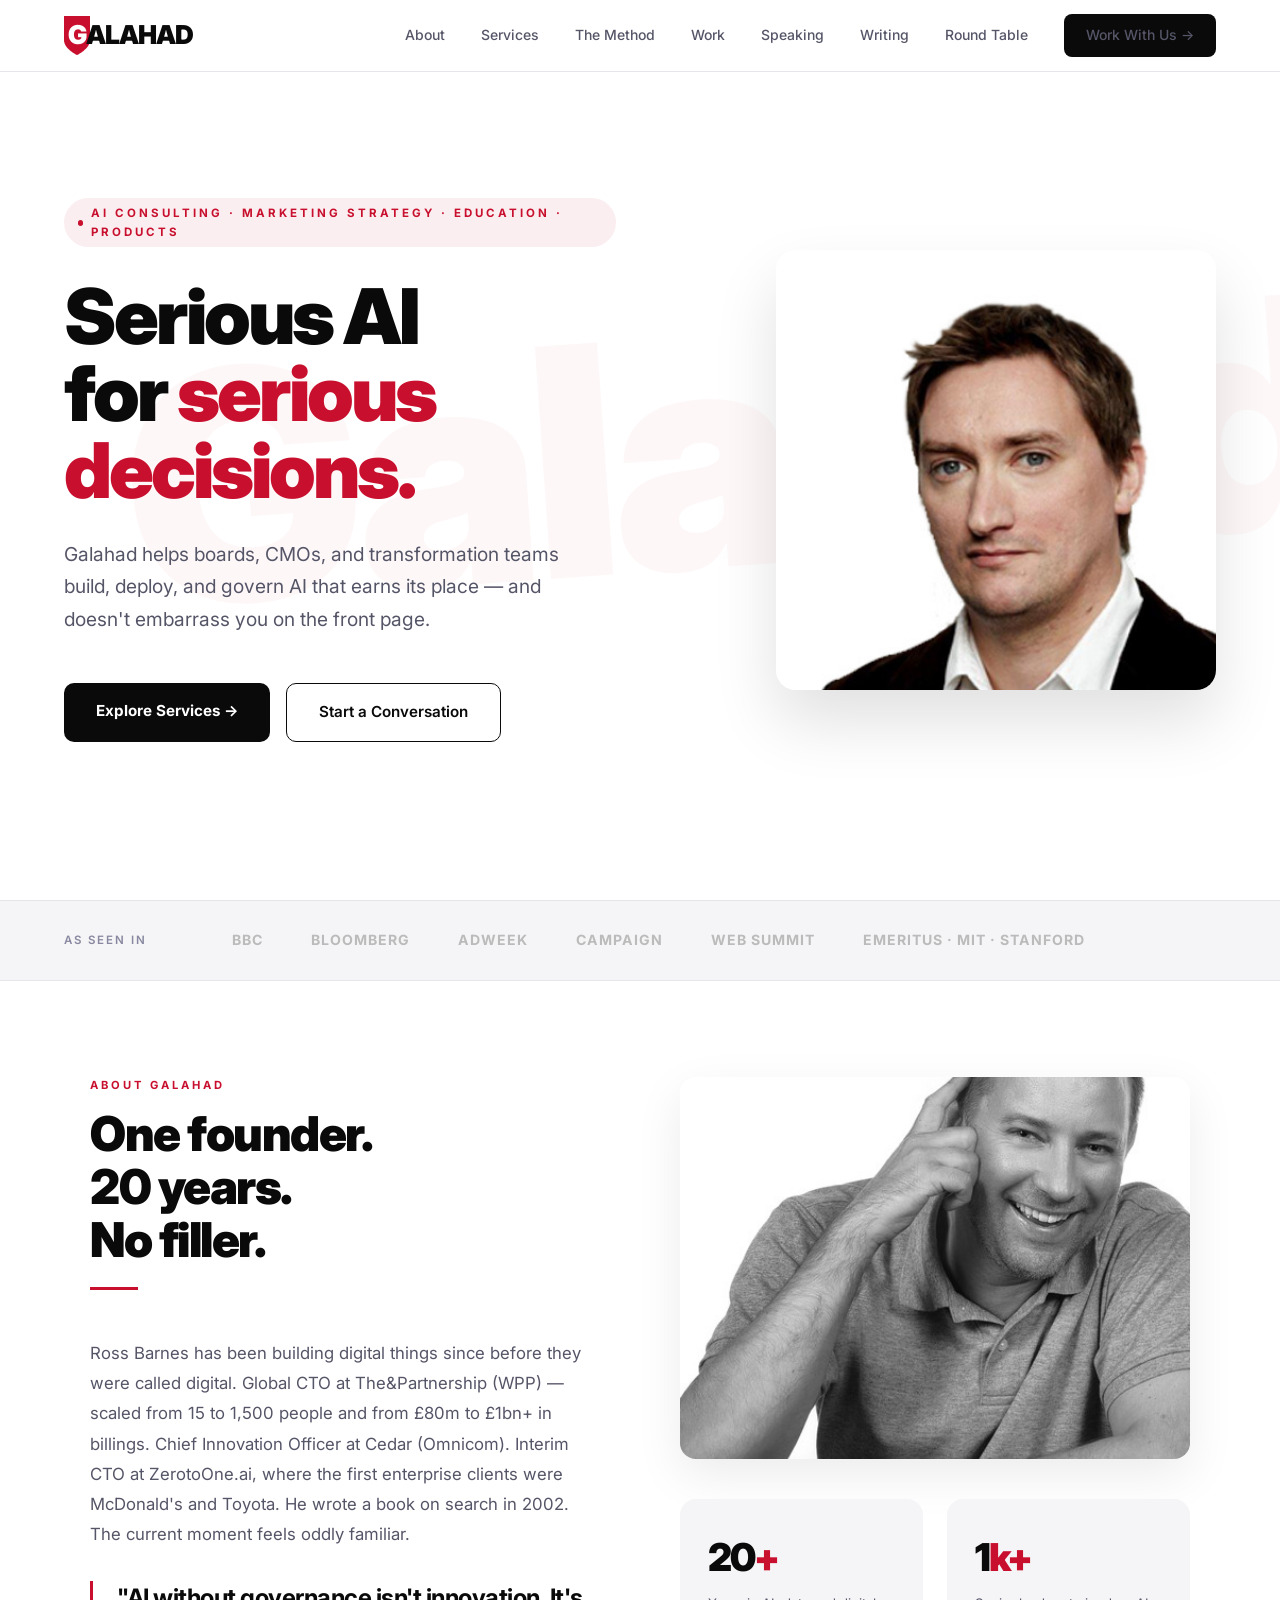
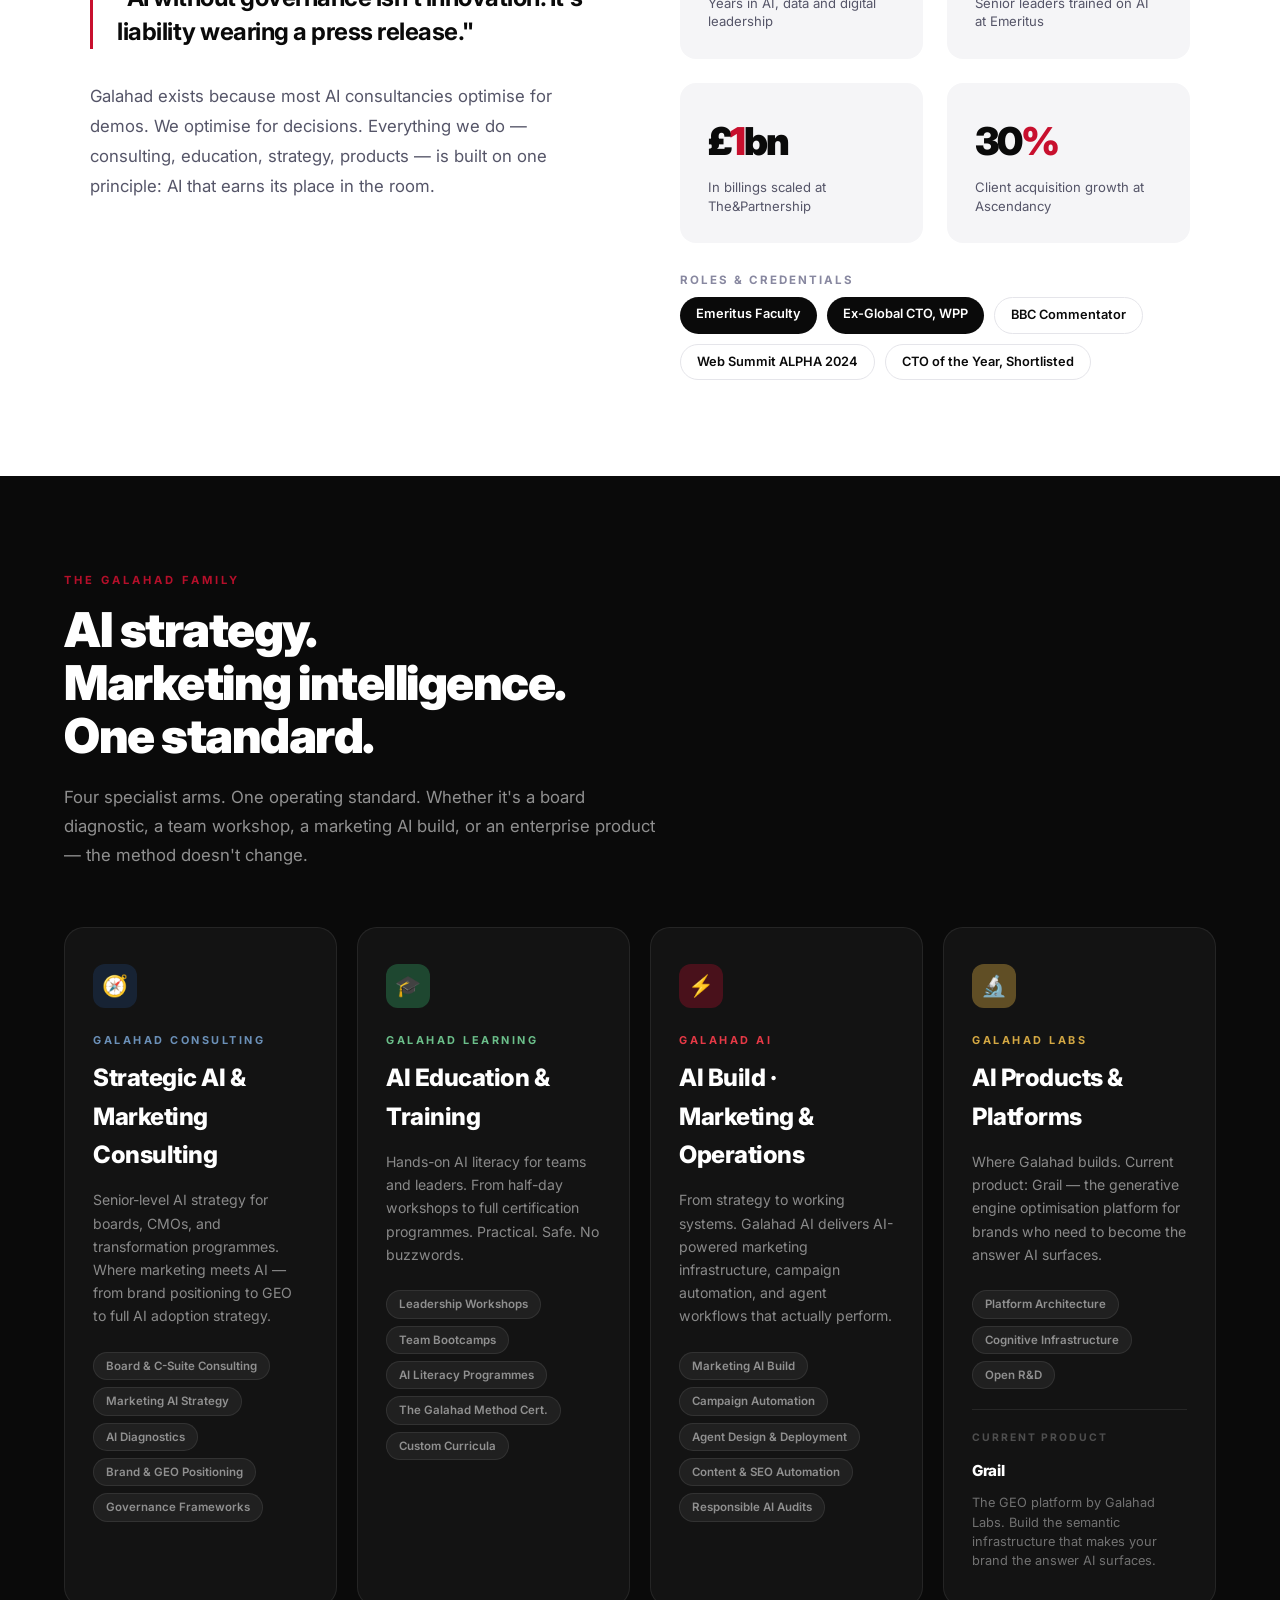
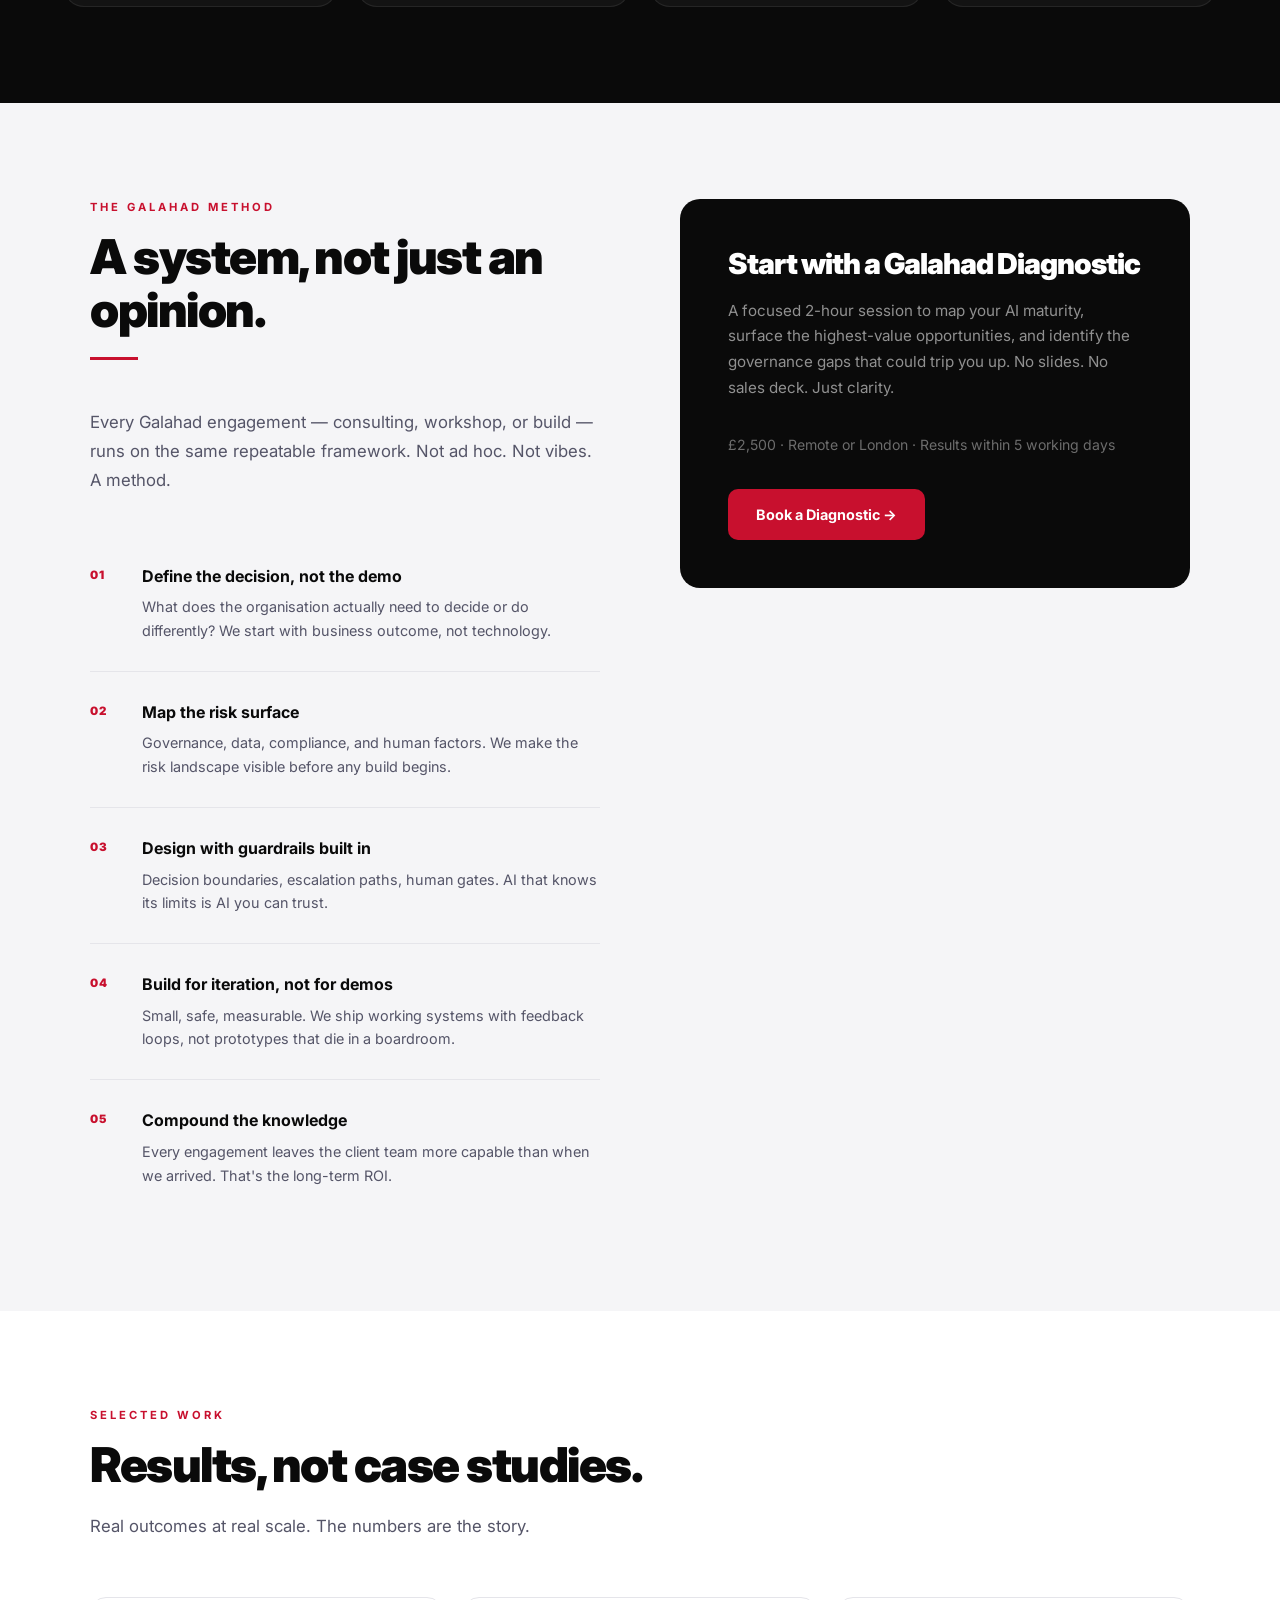
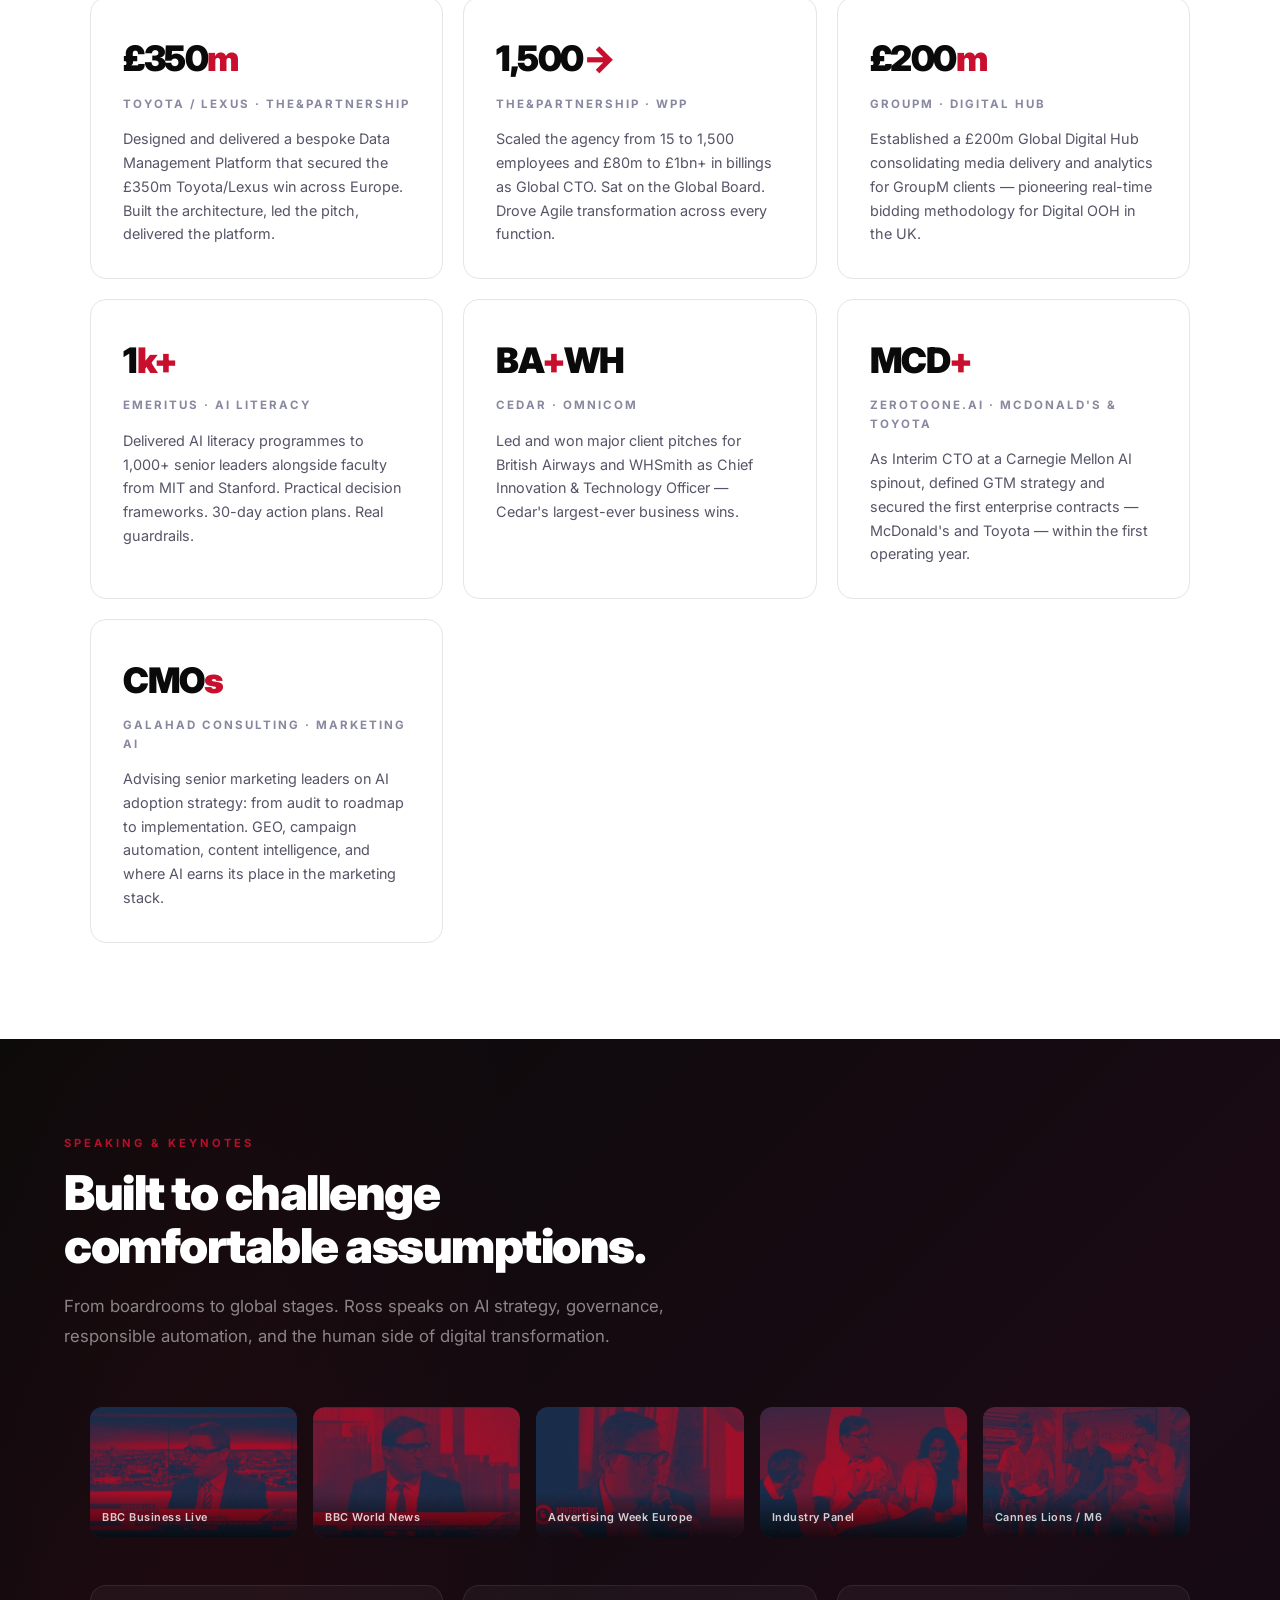
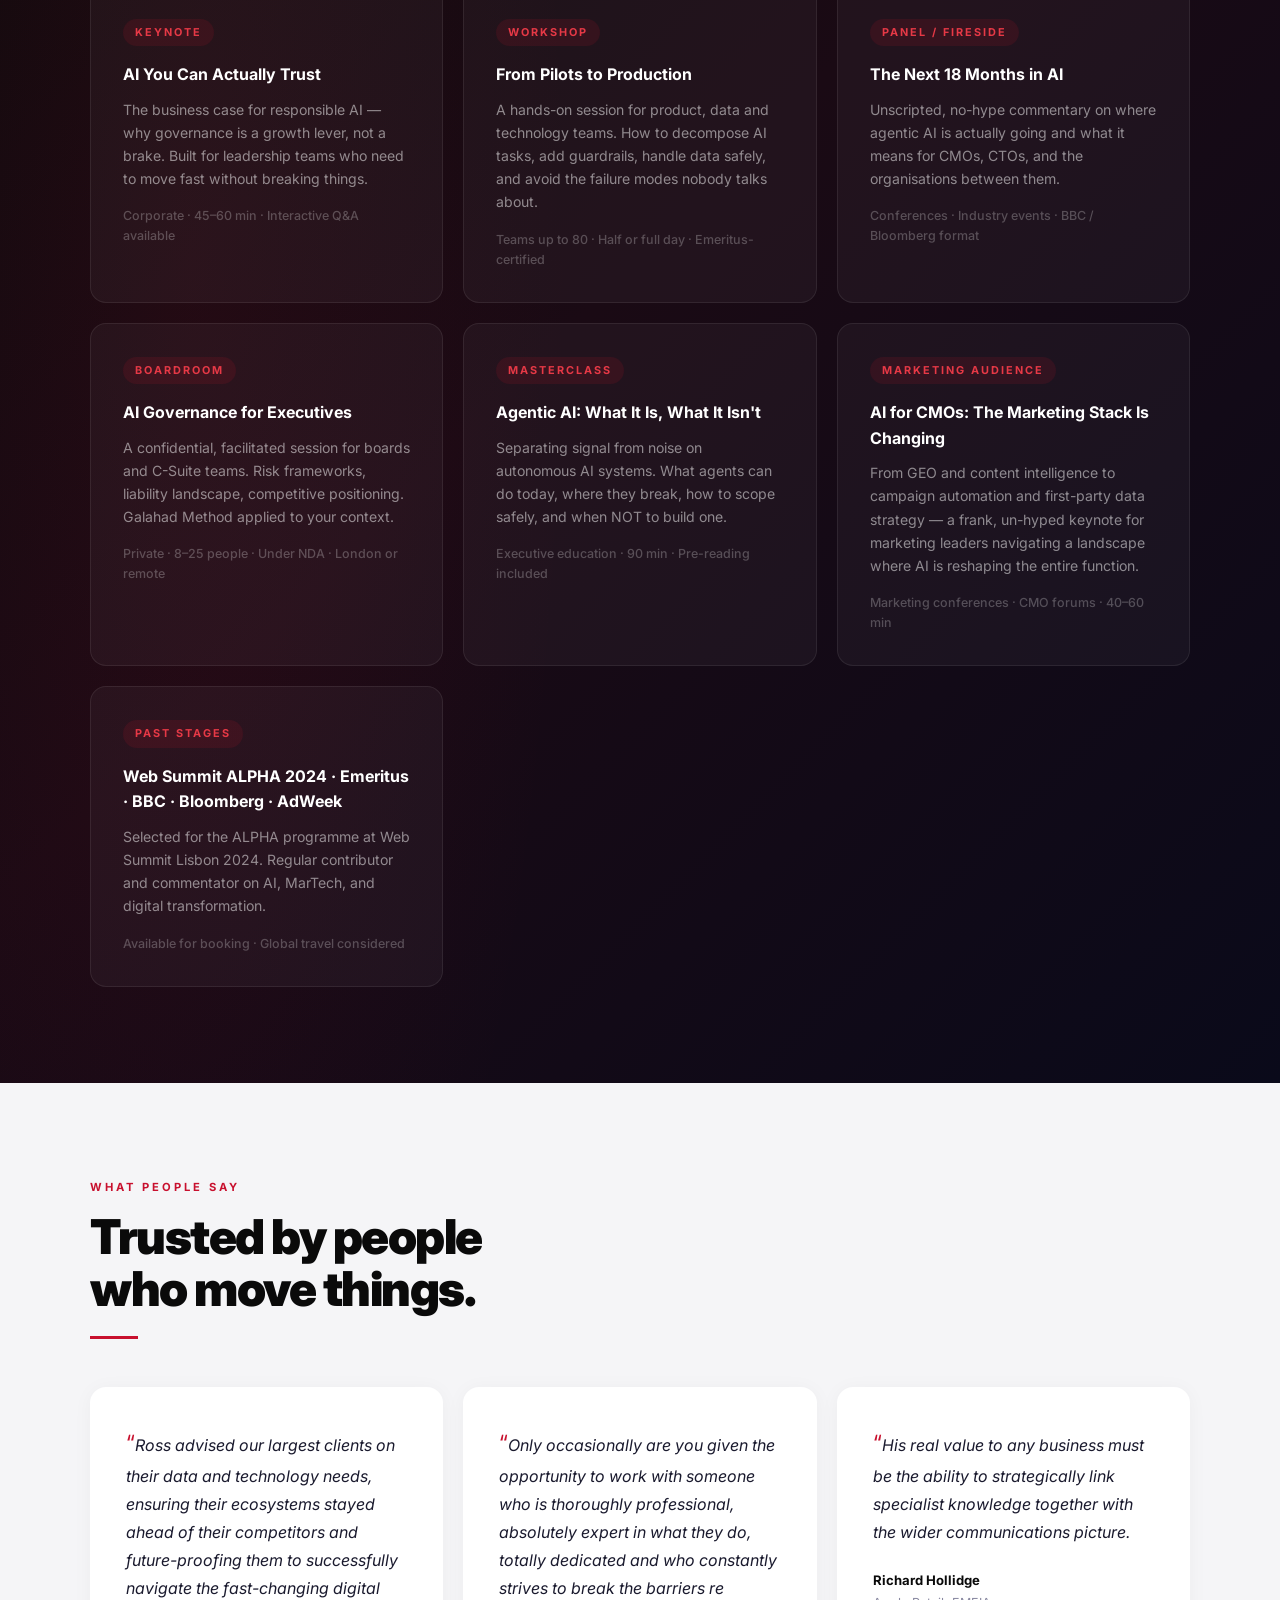
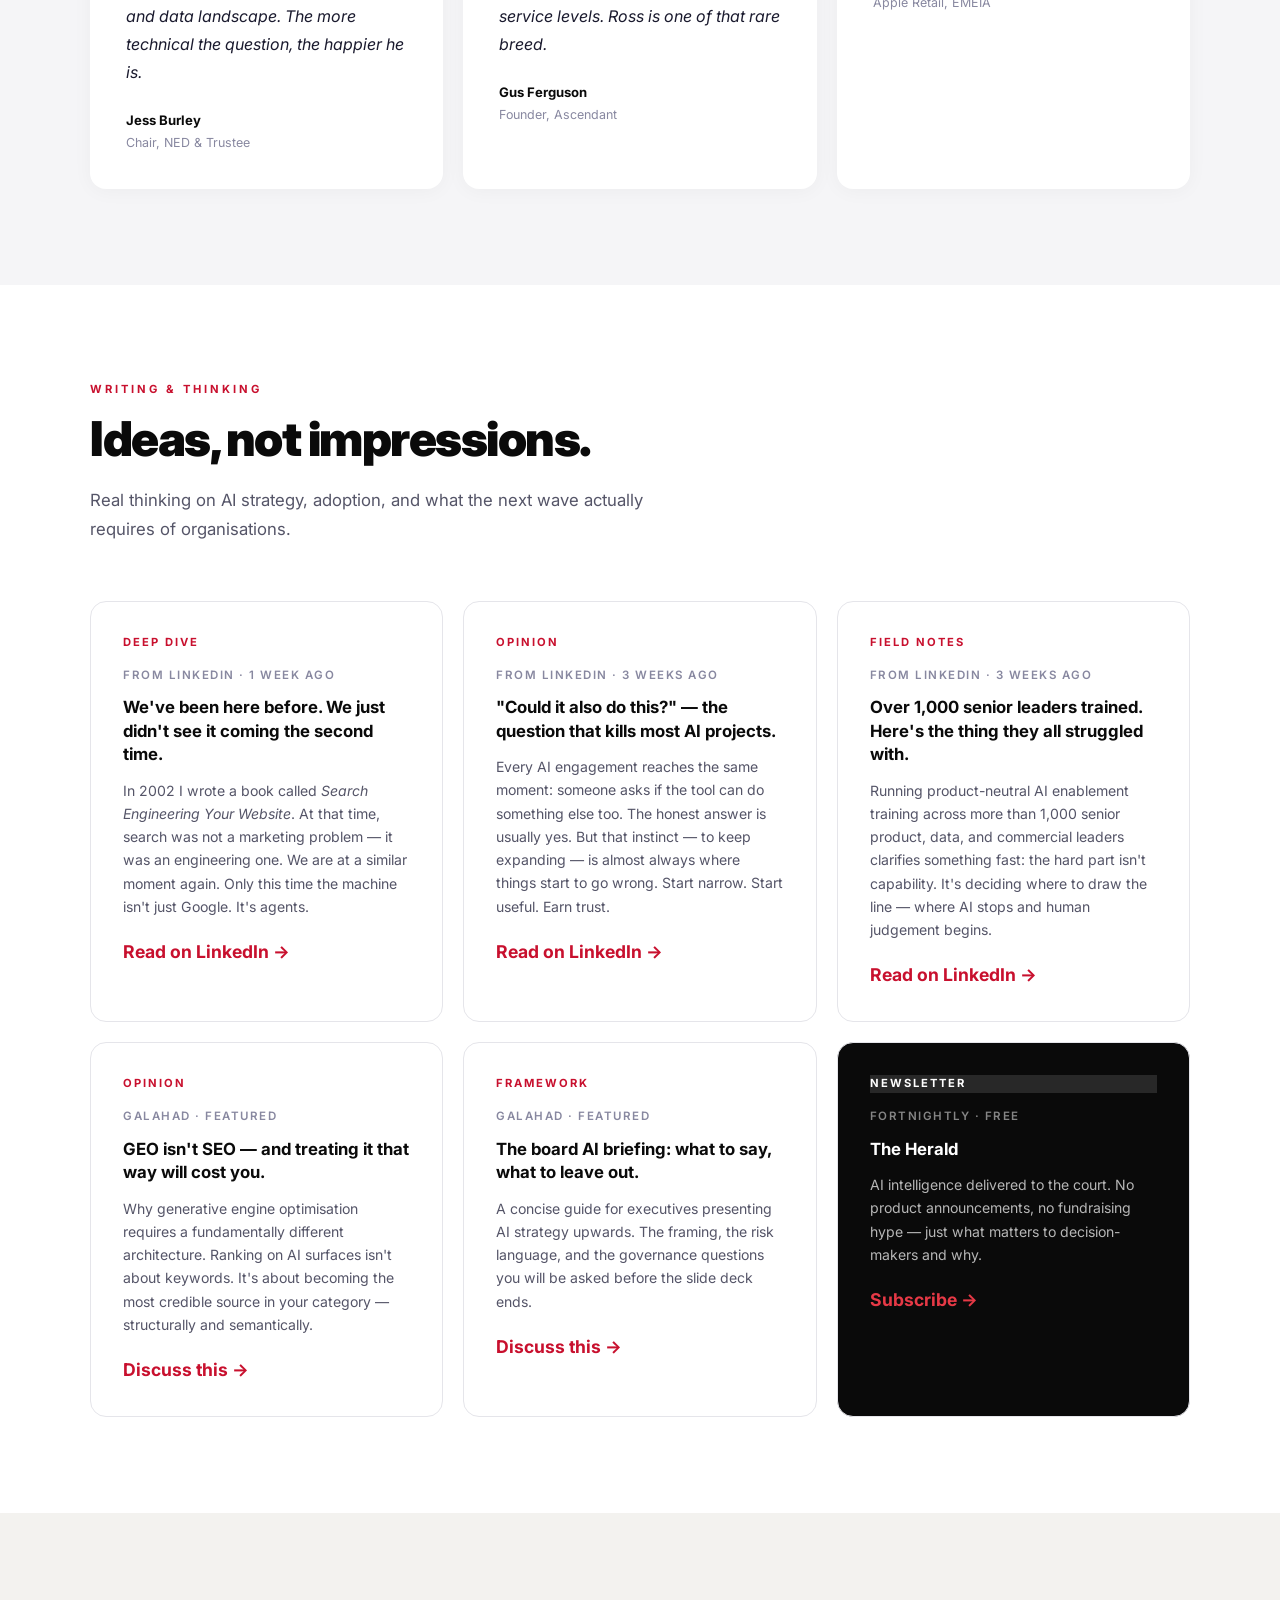
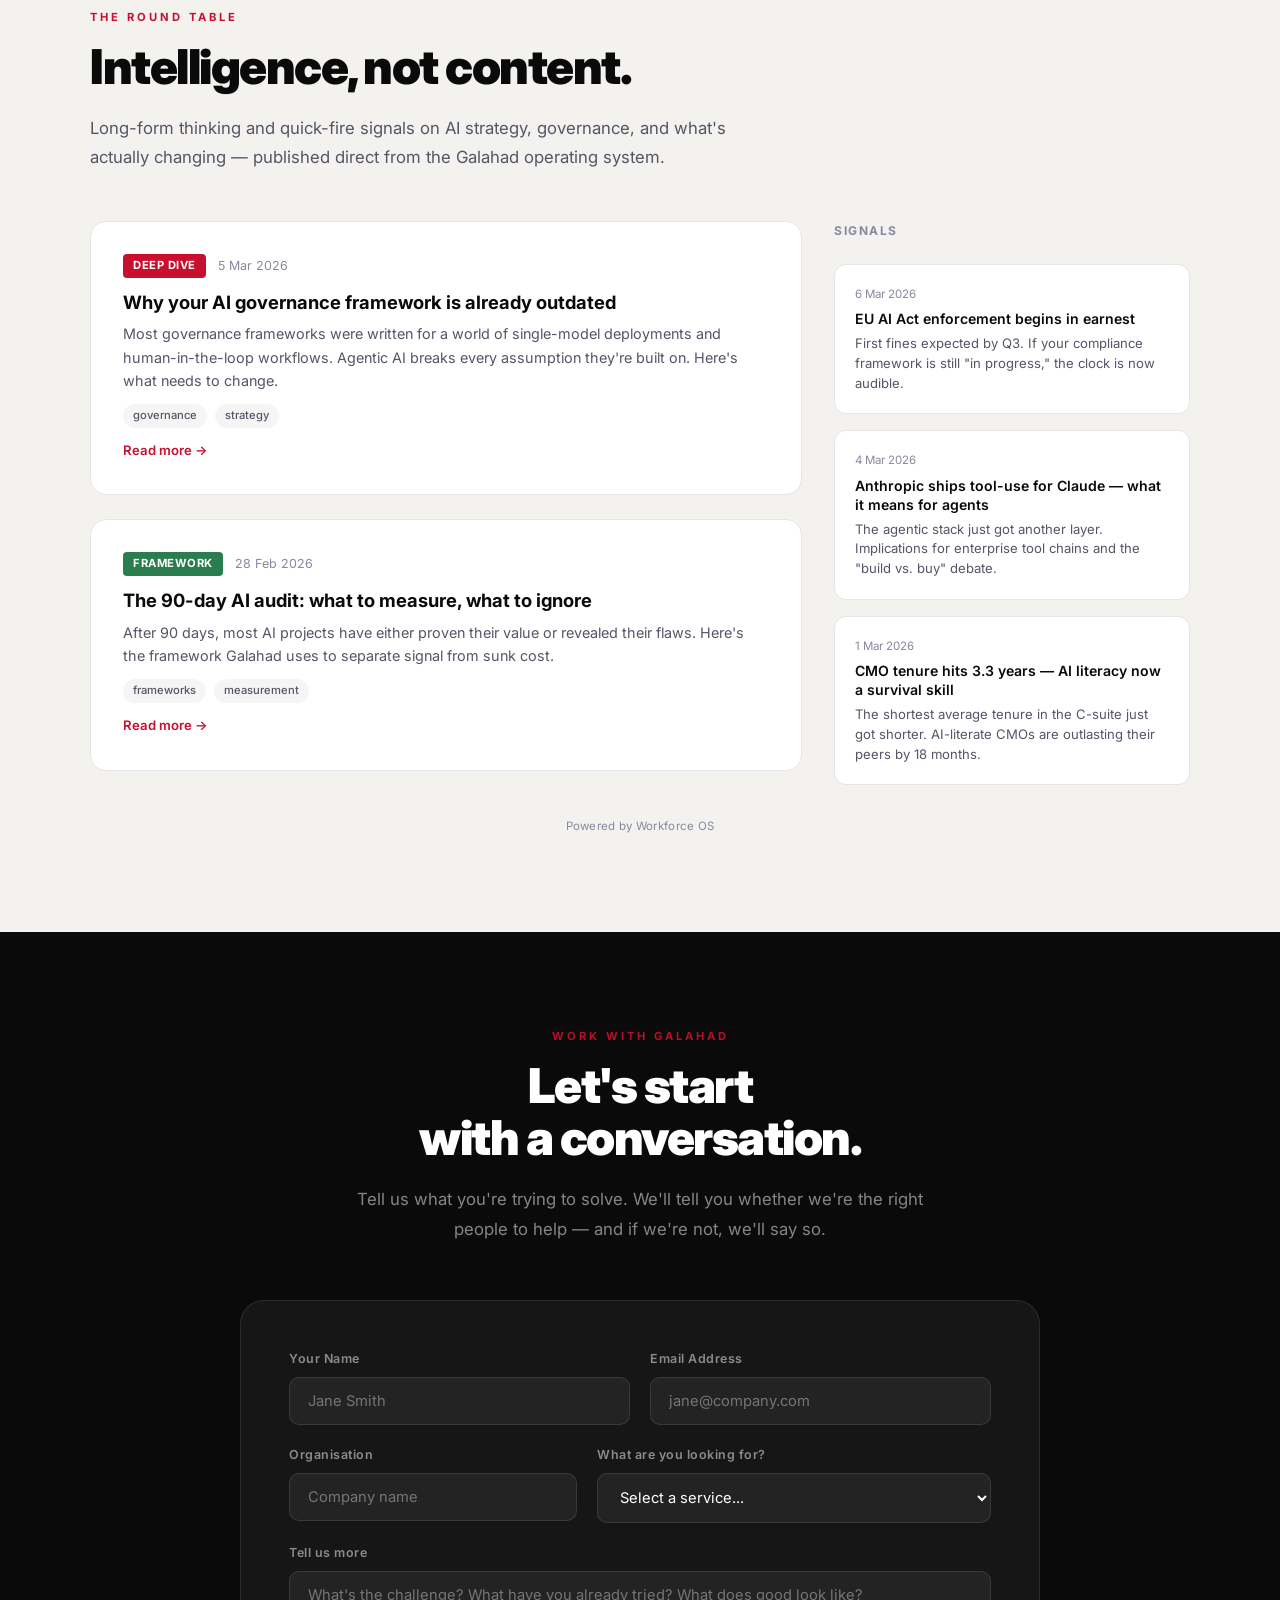
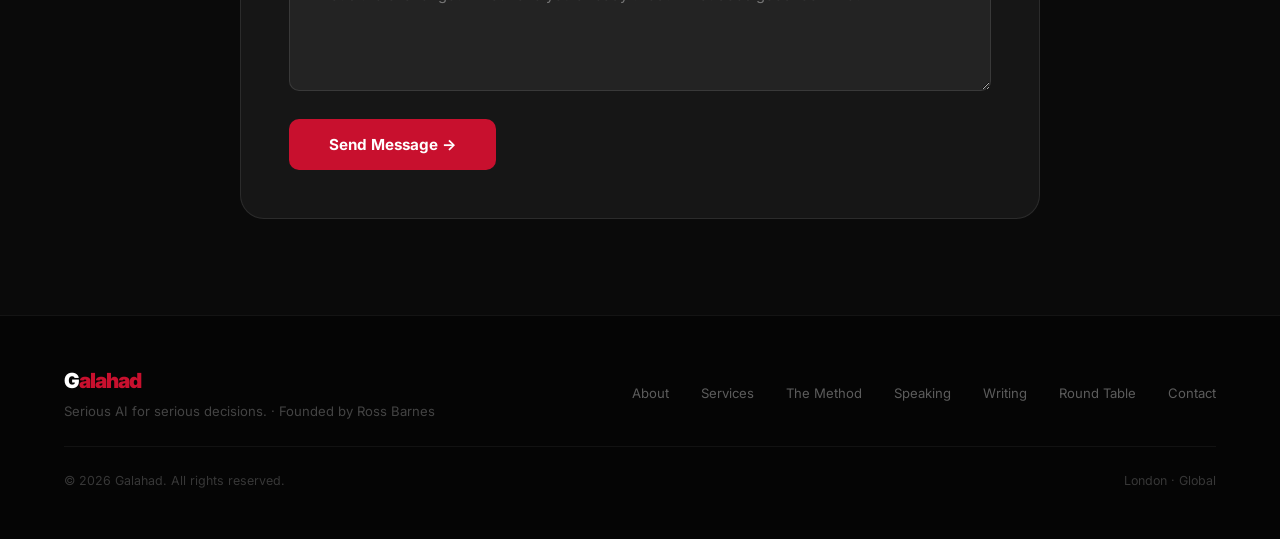
==== index.html @ c0a3c495 "Add complete site: index.html, images, and content" ====
<!DOCTYPE html>
<html lang="en">
<head>
<meta charset="UTF-8">
<meta name="viewport" content="width=device-width, initial-scale=1.0">
<title>Galahad — Serious AI for Serious Decisions</title>
<style>
  @import url('https://fonts.googleapis.com/css2?family=Inter:wght@300;400;500;600;700;800;900&display=swap');

  * { margin: 0; padding: 0; box-sizing: border-box; }

  :root {
    --ink:      #0a0a0a;
    --slate:    #1a1a2e;
    --mid:      #555568;
    --light:    #8888a0;
    --bg:       #fafafa;
    --white:    #ffffff;
    --red:      #c8102e;
    --red2:     #e63946;
    --border:   #e5e5ea;
    --card:     #ffffff;

    /* sub-brand colours */
    --consulting: #1d3557;
    --learning: #2a7d4f;
    --ai:       #c8102e;
    --labs:     #d4a843;
  }

  html { scroll-behavior: smooth; }
  body { font-family: 'Inter', sans-serif; background: #fff; color: var(--ink); line-height: 1.6; }

  /* ─── NAV ─── */
  nav {
    position: fixed; top: 0; width: 100%; z-index: 100;
    background: rgba(255,255,255,0.96);
    backdrop-filter: blur(20px);
    border-bottom: 1px solid var(--border);
    padding: 0 64px;
    display: flex; justify-content: space-between; align-items: center;
    height: 72px;
  }
  .logo {
    text-decoration: none;
    display: flex;
    align-items: center;
  }
  .logo em { color: var(--red); font-style: normal; }
  .nav-links { display: flex; gap: 36px; align-items: center; }
  .nav-links a {
    text-decoration: none; color: var(--mid); font-size: 0.875rem; font-weight: 500;
    transition: color 0.2s;
  }
  .nav-links a:hover { color: var(--ink); }
  .nav-cta {
    background: var(--ink); color: #fff;
    padding: 10px 22px; border-radius: 8px;
    font-size: 0.85rem; font-weight: 600; text-decoration: none;
    transition: background 0.2s;
  }
  .nav-cta:hover { background: var(--red); }

  /* ─── HERO ─── */
  .hero {
    min-height: 100vh;
    display: grid; grid-template-columns: 1fr 1fr;
    align-items: center;
    padding: 120px 64px 80px;
    position: relative; overflow: hidden;
    background: #fff;
    gap: 48px;
  }
  .hero-inner { max-width: 760px; position: relative; z-index: 2; }
  .hero-image {
    position: relative; z-index: 2;
    display: flex; justify-content: flex-end; align-items: center;
  }
  .hero-image img {
    width: 100%; max-width: 440px;
    border-radius: 20px;
    object-fit: cover;
    box-shadow: 0 32px 64px rgba(0,0,0,0.12);
  }
  .hero-eyebrow {
    display: inline-flex; align-items: center; gap: 8px;
    font-size: 0.72rem; letter-spacing: 3px; text-transform: uppercase;
    font-weight: 700; color: var(--red);
    background: rgba(200,16,46,0.07); padding: 6px 14px; border-radius: 100px;
    margin-bottom: 32px;
  }
  .hero-eyebrow span { width: 6px; height: 6px; background: var(--red); border-radius: 50%; }
  .hero h1 {
    font-size: clamp(3rem, 6vw, 5.5rem);
    font-weight: 900; letter-spacing: -3px; line-height: 1.0;
    color: var(--ink); margin-bottom: 28px;
  }
  .hero h1 .highlight { color: var(--red); }
  .hero .sub {
    font-size: 1.2rem; color: var(--mid); font-weight: 400;
    max-width: 540px; line-height: 1.7; margin-bottom: 48px;
  }
  .hero-actions { display: flex; gap: 16px; flex-wrap: wrap; }
  .btn-primary {
    background: var(--ink); color: #fff;
    padding: 16px 32px; border-radius: 10px;
    font-size: 0.95rem; font-weight: 700; text-decoration: none;
    transition: background 0.2s;
  }
  .btn-primary:hover { background: var(--red); }
  .btn-secondary {
    border: 1.5px solid var(--ink); color: var(--ink);
    padding: 16px 32px; border-radius: 10px;
    font-size: 0.95rem; font-weight: 600; text-decoration: none;
    transition: all 0.2s;
  }
  .btn-secondary:hover { background: var(--ink); color: #fff; }
  .hero-bg-word {
    position: absolute; right: -60px; top: 50%;
    transform: translateY(-50%) rotate(-4deg);
    font-size: clamp(160px, 25vw, 320px); font-weight: 900;
    letter-spacing: -10px; color: rgba(200,16,46,0.03);
    user-select: none; white-space: nowrap; z-index: 1;
  }

  /* ─── LOGOS BAR ─── */
  .logos-bar {
    background: #f5f5f7; padding: 28px 64px;
    display: flex; align-items: center;
    border-top: 1px solid var(--border); border-bottom: 1px solid var(--border);
  }
  .logos-label {
    font-size: 0.72rem; letter-spacing: 2px; text-transform: uppercase;
    color: var(--light); font-weight: 600; white-space: nowrap; margin-right: 48px;
    min-width: 120px;
  }
  .logos-list { display: flex; gap: 48px; align-items: center; flex-wrap: wrap; }
  .logos-list span {
    font-size: 0.88rem; font-weight: 700; color: #bbb;
    text-transform: uppercase; letter-spacing: 1px;
  }

  /* ─── SECTION COMMONS ─── */
  section { padding: 96px 64px; }
  .section-label {
    font-size: 0.7rem; letter-spacing: 3px; text-transform: uppercase;
    font-weight: 700; color: var(--red); margin-bottom: 14px;
  }
  .section-title {
    font-size: clamp(2rem, 4vw, 3rem); font-weight: 900;
    letter-spacing: -1.5px; line-height: 1.1; color: var(--ink);
    max-width: 700px; margin-bottom: 20px;
  }
  .section-intro {
    font-size: 1.05rem; color: var(--mid); max-width: 600px;
    line-height: 1.75; margin-bottom: 56px;
  }
  .divider { width: 48px; height: 3px; background: var(--red); margin: 20px 0 48px; }

  /* ─── ABOUT ─── */
  .about { background: #fff; }
  .about-grid {
    display: grid; grid-template-columns: 1fr 1fr;
    gap: 80px; align-items: start; max-width: 1100px; margin: 0 auto;
  }
  .about-portrait {
    width: 100%; border-radius: 16px; margin-bottom: 32px;
    object-fit: cover; aspect-ratio: 4/3;
    box-shadow: 0 16px 48px rgba(0,0,0,0.08);
  }
  .about-text p { font-size: 1.05rem; color: var(--mid); line-height: 1.8; margin-bottom: 20px; }
  .about-text .big-quote {
    font-size: 1.5rem; font-weight: 700; color: var(--ink);
    line-height: 1.4; letter-spacing: -0.5px;
    border-left: 3px solid var(--red); padding-left: 24px;
    margin: 32px 0;
  }
  .about-stats { display: grid; grid-template-columns: 1fr 1fr; gap: 24px; }
  .stat-box { background: #f5f5f7; border-radius: 16px; padding: 28px; }
  .stat-box .stat-num {
    font-size: 2.4rem; font-weight: 900; letter-spacing: -2px; color: var(--ink);
  }
  .stat-box .stat-num em { color: var(--red); font-style: normal; }
  .stat-box .stat-label { font-size: 0.82rem; color: var(--mid); margin-top: 6px; line-height: 1.4; }
  .media-label {
    font-size: 0.72rem; letter-spacing: 2px; text-transform: uppercase;
    font-weight: 700; color: var(--light); margin-bottom: 8px; margin-top: 28px;
  }
  .media-chips { display: flex; flex-wrap: wrap; gap: 10px; }
  .chip {
    background: var(--ink); color: #fff;
    font-size: 0.8rem; font-weight: 600; padding: 7px 16px; border-radius: 100px;
  }
  .chip.outlined {
    background: transparent; color: var(--ink); border: 1.5px solid var(--border);
  }

  /* ─── SUB-BRANDS ─── */
  .brands { background: var(--ink); }
  .brands .section-label { color: rgba(200,16,46,0.9); }
  .brands .section-title { color: #fff; }
  .brands .section-intro { color: rgba(255,255,255,0.55); }
  .brands-grid {
    display: grid; grid-template-columns: repeat(4, 1fr);
    gap: 20px; margin-top: 56px;
  }
  .brand-card {
    background: rgba(255,255,255,0.04);
    border: 1px solid rgba(255,255,255,0.08);
    border-radius: 20px; padding: 36px 28px;
    transition: all 0.25s; position: relative; overflow: hidden;
  }
  .brand-card::before {
    content: ''; position: absolute; top: 0; left: 0; right: 0; height: 3px;
    opacity: 0; transition: opacity 0.25s;
  }
  .brand-card:hover { background: rgba(255,255,255,0.07); transform: translateY(-4px); }
  .brand-card:hover::before { opacity: 1; }

  .brand-card[data-brand="consulting"]::before { background: var(--consulting); }
  .brand-card[data-brand="learning"]::before { background: var(--learning); }
  .brand-card[data-brand="ai"]::before       { background: var(--ai); }
  .brand-card[data-brand="labs"]::before     { background: #d4a843; }

  .brand-icon {
    width: 44px; height: 44px; border-radius: 12px;
    display: flex; align-items: center; justify-content: center;
    font-size: 1.3rem; margin-bottom: 24px;
  }
  .brand-card[data-brand="consulting"] .brand-icon { background: rgba(29,53,87,0.5); }
  .brand-card[data-brand="learning"] .brand-icon { background: rgba(42,125,79,0.5); }
  .brand-card[data-brand="ai"]       .brand-icon { background: rgba(200,16,46,0.3); }
  .brand-card[data-brand="labs"]     .brand-icon { background: rgba(212,168,67,0.4); }

  .brand-name {
    font-size: 0.68rem; letter-spacing: 2.5px; text-transform: uppercase;
    font-weight: 700; margin-bottom: 10px;
  }
  .brand-card[data-brand="consulting"] .brand-name { color: #6b90b8; }
  .brand-card[data-brand="learning"] .brand-name { color: #6bbf8a; }
  .brand-card[data-brand="ai"]       .brand-name { color: var(--red2); }
  .brand-card[data-brand="labs"]     .brand-name { color: #d4a843; }

  .brand-title {
    font-size: 1.5rem; font-weight: 800; letter-spacing: -0.5px;
    color: #fff; margin-bottom: 14px;
  }
  .brand-desc {
    font-size: 0.88rem; color: rgba(255,255,255,0.5); line-height: 1.65;
    margin-bottom: 24px;
  }
  .brand-services { display: flex; flex-wrap: wrap; gap: 7px; }
  .brand-tag {
    font-size: 0.72rem; font-weight: 600; padding: 4px 12px; border-radius: 100px;
    background: rgba(255,255,255,0.06); color: rgba(255,255,255,0.5);
    border: 1px solid rgba(255,255,255,0.08);
  }
  .brand-tag.product {
    background: rgba(212,168,67,0.15); color: #d4a843;
    border-color: rgba(212,168,67,0.25);
  }

  /* LABS product callout */
  .labs-products {
    margin-top: 20px; padding-top: 20px;
    border-top: 1px solid rgba(255,255,255,0.08);
  }
  .labs-product-label {
    font-size: 0.65rem; letter-spacing: 2px; text-transform: uppercase;
    font-weight: 700; color: rgba(255,255,255,0.25); margin-bottom: 12px;
  }
  .labs-product {
    display: flex; align-items: baseline; gap: 8px; margin-bottom: 10px;
  }
  .labs-product-name {
    font-size: 0.95rem; font-weight: 800; color: #fff; letter-spacing: -0.3px;
  }
  .labs-product-desc {
    font-size: 0.8rem; color: rgba(255,255,255,0.4); line-height: 1.5;
  }

  /* ─── METHOD ─── */
  .method { background: #f5f5f7; }
  .method-grid {
    display: grid; grid-template-columns: 1fr 1fr;
    gap: 80px; align-items: start; max-width: 1100px; margin: 0 auto;
  }
  .method-steps { display: flex; flex-direction: column; gap: 0; }
  .method-step {
    display: flex; gap: 24px; padding: 28px 0;
    border-bottom: 1px solid var(--border);
  }
  .method-step:last-child { border-bottom: none; }
  .step-num {
    font-size: 0.72rem; font-weight: 900; color: var(--red);
    letter-spacing: 1px; min-width: 28px; padding-top: 2px;
  }
  .step-content h4 { font-size: 1rem; font-weight: 700; color: var(--ink); margin-bottom: 6px; }
  .step-content p { font-size: 0.9rem; color: var(--mid); line-height: 1.65; }
  .method-cta-box {
    background: var(--ink); border-radius: 20px; padding: 48px;
    position: sticky; top: 100px;
  }
  .method-cta-box h3 {
    font-size: 1.8rem; font-weight: 900; letter-spacing: -1px;
    color: #fff; margin-bottom: 16px; line-height: 1.2;
  }
  .method-cta-box p {
    font-size: 0.95rem; color: rgba(255,255,255,0.55);
    line-height: 1.7; margin-bottom: 32px;
  }
  .method-cta-box a {
    display: inline-block; background: var(--red); color: #fff;
    padding: 14px 28px; border-radius: 10px;
    font-size: 0.9rem; font-weight: 700; text-decoration: none; transition: opacity 0.2s;
  }
  .method-cta-box a:hover { opacity: 0.85; }

  /* ─── WORK ─── */
  .work { background: #fff; }
  .work-grid {
    display: grid; grid-template-columns: repeat(3, 1fr);
    gap: 20px; max-width: 1100px; margin: 0 auto;
  }
  .work-card {
    border: 1px solid var(--border); border-radius: 16px;
    padding: 32px; transition: box-shadow 0.2s;
  }
  .work-card:hover { box-shadow: 0 8px 40px rgba(0,0,0,0.07); }
  .work-result {
    font-size: 2.2rem; font-weight: 900; letter-spacing: -1.5px;
    color: var(--ink); margin-bottom: 8px;
  }
  .work-result em { color: var(--red); font-style: normal; }
  .work-client {
    font-size: 0.72rem; font-weight: 700; letter-spacing: 2px;
    text-transform: uppercase; color: var(--light); margin-bottom: 14px;
  }
  .work-desc { font-size: 0.9rem; color: var(--mid); line-height: 1.65; }

  /* ─── SPEAKING ─── */
  .speaking {
    background: linear-gradient(135deg, #0a0a0a 0%, #1a0a14 50%, #0a0a1a 100%);
    position: relative; overflow: hidden;
  }
  .speaking::before {
    content: '';
    position: absolute; top: -50%; left: -20%; width: 70%; height: 200%;
    background: radial-gradient(ellipse, rgba(200,16,46,0.08) 0%, transparent 60%);
  }
  .speaking .section-label { color: rgba(200,16,46,0.9); position: relative; }
  .speaking .section-title { color: #fff; position: relative; }
  .speaking .section-intro { color: rgba(255,255,255,0.5); position: relative; }
  .speaking-grid {
    display: grid; grid-template-columns: repeat(3, 1fr);
    gap: 20px; max-width: 1100px; margin: 0 auto; position: relative;
  }
  .speaking-card {
    background: rgba(255,255,255,0.04); border: 1px solid rgba(255,255,255,0.08);
    border-radius: 16px; padding: 32px; transition: background 0.2s;
  }
  .speaking-card:hover { background: rgba(255,255,255,0.07); }
  .speaking-tag {
    display: inline-block; font-size: 0.68rem; font-weight: 700;
    letter-spacing: 2px; text-transform: uppercase;
    color: var(--red2); background: rgba(200,16,46,0.12);
    padding: 5px 12px; border-radius: 100px; margin-bottom: 16px;
  }
  .speaking-card h4 { font-size: 1rem; font-weight: 700; color: #fff; margin-bottom: 10px; }
  .speaking-card p { font-size: 0.88rem; color: rgba(255,255,255,0.5); line-height: 1.65; }
  .speaking-card .speaking-venue {
    font-size: 0.78rem; color: rgba(255,255,255,0.25); margin-top: 16px; font-weight: 500;
  }

  /* ─── SPEAKING PHOTOS ─── */
  .speaking-photos {
    display: grid; grid-template-columns: repeat(5, 1fr);
    gap: 16px; max-width: 1100px; margin: 0 auto 48px;
    position: relative;
  }
  .speaking-photo {
    border-radius: 12px; overflow: hidden;
    aspect-ratio: 16/10; position: relative;
  }
  .speaking-photo img {
    width: 100%; height: 100%; object-fit: cover;
    filter: brightness(0.85); transition: filter 0.3s;
  }
  .speaking-photo:hover img { filter: brightness(1); }
  .speaking-photo .photo-caption {
    position: absolute; bottom: 0; left: 0; right: 0;
    background: linear-gradient(transparent, rgba(0,0,0,0.7));
    padding: 16px 12px 10px;
    font-size: 0.68rem; font-weight: 600; color: rgba(255,255,255,0.8);
    letter-spacing: 0.5px;
  }

  /* ─── TESTIMONIALS ─── */
  .testimonials { background: #f5f5f7; }
  .testi-grid {
    display: grid; grid-template-columns: repeat(3, 1fr);
    gap: 20px; max-width: 1100px; margin: 0 auto;
  }
  .testi-card {
    background: #fff; border-radius: 16px; padding: 36px;
    box-shadow: 0 2px 20px rgba(0,0,0,0.04);
  }
  .testi-quote {
    font-size: 1rem; color: var(--slate); line-height: 1.75;
    font-style: italic; margin-bottom: 24px;
  }
  .testi-quote::before { content: '\201C'; color: var(--red); font-size: 1.4rem; font-style: normal; }
  .testi-author { font-size: 0.82rem; font-weight: 700; color: var(--ink); }
  .testi-role { font-size: 0.78rem; color: var(--light); margin-top: 2px; }

  /* ─── WRITING ─── */
  .writing { background: #fff; }
  .writing-grid {
    display: grid; grid-template-columns: repeat(3, 1fr);
    gap: 20px; max-width: 1100px; margin: 0 auto;
  }
  .writing-card {
    border: 1px solid var(--border); border-radius: 16px;
    padding: 32px; transition: box-shadow 0.2s; cursor: pointer;
  }
  .writing-card:hover { box-shadow: 0 8px 40px rgba(0,0,0,0.07); }
  .writing-type {
    font-size: 0.7rem; font-weight: 700; letter-spacing: 2px;
    text-transform: uppercase; color: var(--red); margin-bottom: 14px;
  }
  .writing-card h4 {
    font-size: 1.05rem; font-weight: 700; color: var(--ink);
    margin-bottom: 12px; line-height: 1.4;
  }
  .writing-card p { font-size: 0.88rem; color: var(--mid); line-height: 1.65; }
  .writing-arrow { margin-top: 20px; font-size: 1.1rem; color: var(--red); font-weight: 700; text-decoration: none; display: inline-block; }
  .writing-arrow:hover { color: var(--ink); }
  .writing-meta { font-size: 0.72rem; color: var(--light); text-transform: uppercase; letter-spacing: 1.5px; font-weight: 600; margin-bottom: 12px; }
  .writing-card em { font-style: italic; color: var(--mid); }

  /* ─── ROUND TABLE ─── */
  .roundtable { background: #f3f2ef; }
  .roundtable-intro { max-width: 660px; margin-bottom: 48px; }
  .roundtable-feed { display: grid; grid-template-columns: 2fr 1fr; gap: 32px; max-width: 1100px; margin: 0 auto; }
  .rt-articles { display: flex; flex-direction: column; gap: 24px; }
  .rt-signals { display: flex; flex-direction: column; gap: 16px; }
  .rt-signals-header {
    font-size: 0.75rem; font-weight: 700; text-transform: uppercase; letter-spacing: 1.5px;
    color: var(--light); margin-bottom: 8px;
  }
  .rt-article-card {
    background: var(--white); border-radius: 16px; padding: 32px;
    border: 1px solid var(--border); transition: box-shadow 0.2s;
  }
  .rt-article-card:hover { box-shadow: 0 4px 24px rgba(0,0,0,0.06); }
  .rt-article-meta {
    display: flex; align-items: center; gap: 12px; margin-bottom: 12px;
    font-size: 0.78rem; color: var(--light);
  }
  .rt-article-type {
    background: var(--red); color: #fff; padding: 3px 10px; border-radius: 4px;
    font-size: 0.7rem; font-weight: 700; text-transform: uppercase; letter-spacing: 0.5px;
  }
  .rt-article-type.signal { background: var(--consulting); }
  .rt-article-type.framework { background: var(--learning); }
  .rt-article-card h4 { font-size: 1.15rem; font-weight: 700; color: var(--ink); margin-bottom: 8px; line-height: 1.35; }
  .rt-article-card p { font-size: 0.9rem; color: var(--mid); line-height: 1.6; }
  .rt-article-link {
    display: inline-block; margin-top: 12px; font-size: 0.82rem; font-weight: 600;
    color: var(--red); text-decoration: none;
  }
  .rt-article-tags { display: flex; gap: 8px; margin-top: 12px; }
  .rt-tag {
    font-size: 0.7rem; padding: 3px 10px; border-radius: 20px;
    background: rgba(0,0,0,0.04); color: var(--mid); font-weight: 500;
  }
  .rt-signal-card {
    background: var(--white); border-radius: 12px; padding: 20px;
    border: 1px solid var(--border); transition: box-shadow 0.2s;
  }
  .rt-signal-card:hover { box-shadow: 0 2px 12px rgba(0,0,0,0.05); }
  .rt-signal-date { font-size: 0.72rem; color: var(--light); margin-bottom: 6px; }
  .rt-signal-card h5 { font-size: 0.88rem; font-weight: 600; color: var(--ink); line-height: 1.35; margin-bottom: 6px; }
  .rt-signal-card p { font-size: 0.82rem; color: var(--mid); line-height: 1.5; }
  .rt-empty {
    text-align: center; padding: 48px; color: var(--light); font-size: 0.9rem;
    grid-column: 1 / -1;
  }
  .rt-powered {
    text-align: center; margin-top: 32px; font-size: 0.72rem; color: var(--light);
    letter-spacing: 0.3px;
  }

  /* ─── CONTACT ─── */
  .contact { background: var(--ink); }
  .contact-inner { max-width: 800px; margin: 0 auto; text-align: center; }
  .contact .section-label { color: rgba(200,16,46,0.9); }
  .contact .section-title { color: #fff; margin-left: auto; margin-right: auto; }
  .contact .section-intro { color: rgba(255,255,255,0.5); margin-left: auto; margin-right: auto; }
  .contact-form {
    background: rgba(255,255,255,0.05); border: 1px solid rgba(255,255,255,0.09);
    border-radius: 24px; padding: 48px; margin-top: 48px; text-align: left;
  }
  .form-row { display: grid; grid-template-columns: 1fr 1fr; gap: 20px; margin-bottom: 20px; }
  .form-group { display: flex; flex-direction: column; gap: 8px; }
  .form-group label {
    font-size: 0.78rem; font-weight: 600; color: rgba(255,255,255,0.5); letter-spacing: 0.5px;
  }
  .form-group input, .form-group select, .form-group textarea {
    background: rgba(255,255,255,0.06); border: 1px solid rgba(255,255,255,0.1);
    border-radius: 10px; padding: 14px 18px;
    font-size: 0.92rem; color: #fff; font-family: 'Inter', sans-serif;
    transition: border-color 0.2s; outline: none;
  }
  .form-group input:focus, .form-group select:focus, .form-group textarea:focus {
    border-color: rgba(200,16,46,0.5);
  }
  .form-group select option { background: #1a1a1a; }
  .form-group textarea { resize: vertical; min-height: 120px; }
  .form-full { grid-column: 1 / -1; }
  .form-submit {
    background: var(--red); color: #fff;
    padding: 16px 40px; border-radius: 10px; border: none; cursor: pointer;
    font-size: 0.95rem; font-weight: 700; font-family: 'Inter', sans-serif;
    transition: opacity 0.2s; margin-top: 8px;
  }
  .form-submit:hover { opacity: 0.85; }

  /* ─── FOOTER ─── */
  footer {
    background: #050505; padding: 48px 64px;
    border-top: 1px solid rgba(255,255,255,0.06);
  }
  .footer-inner {
    display: flex; justify-content: space-between; align-items: center;
    max-width: 1200px; margin: 0 auto;
  }
  .footer-logo {
    font-size: 1.3rem; font-weight: 900; letter-spacing: -1px; color: #fff;
  }
  .footer-logo em { color: var(--red); font-style: normal; }
  .footer-tagline { font-size: 0.82rem; color: rgba(255,255,255,0.25); margin-top: 4px; }
  .footer-links { display: flex; gap: 32px; }
  .footer-links a {
    font-size: 0.82rem; color: rgba(255,255,255,0.35); text-decoration: none; transition: color 0.2s;
  }
  .footer-links a:hover { color: rgba(255,255,255,0.7); }
  .footer-copy {
    font-size: 0.78rem; color: rgba(255,255,255,0.2);
    max-width: 1200px; margin: 24px auto 0; padding-top: 24px;
    border-top: 1px solid rgba(255,255,255,0.05);
    display: flex; justify-content: space-between;
  }

  /* ─── RESPONSIVE ─── */
  @media (max-width: 1000px) {
    .brands-grid { grid-template-columns: 1fr 1fr; }
    .about-grid, .method-grid { grid-template-columns: 1fr; gap: 48px; }
    .hero { grid-template-columns: 1fr; }
    .hero-image { justify-content: center; }
    .hero-image img { max-width: 360px; }
    .method-cta-box { position: static; }
    .work-grid, .speaking-grid, .testi-grid, .writing-grid { grid-template-columns: 1fr 1fr; }
    .speaking-photos { grid-template-columns: 1fr 1fr; }
    .roundtable-feed { grid-template-columns: 1fr; }
    nav, section, .logos-bar, footer { padding-left: 32px; padding-right: 32px; }
  }
  @media (max-width: 640px) {
    .brands-grid, .work-grid, .speaking-grid, .testi-grid, .writing-grid { grid-template-columns: 1fr; }
    .speaking-photos { grid-template-columns: 1fr 1fr; }
    .form-row { grid-template-columns: 1fr; }
    .hero { padding: 100px 32px 64px; grid-template-columns: 1fr; }
    .hero h1 { letter-spacing: -2px; }
    .hero-image img { max-width: 280px; }
    nav { padding: 0 24px; }
    .nav-links { display: none; }
  }
</style>
</head>
<body>

<!-- ─── NAV ─── -->
<nav>
  <a href="#" class="logo">
    <!-- font-size 26, ls -1 | G at x=4, advance≈17.5 → ALAHAD x=21.5 | Shield centre=13 x0=0 x1=26 -->
    <svg width="210" height="40" viewBox="0 0 210 40" fill="none" xmlns="http://www.w3.org/2000/svg">
      <path d="M0,0 L26,0 L26,24 C26,33 13,39 13,39 C13,39 0,33 0,24 Z" fill="#c8102e"/>
      <text x="4" y="28" font-family="Inter, sans-serif" font-size="26" font-weight="900" fill="#ffffff" letter-spacing="-1">G</text>
      <text x="21.5" y="28" font-family="Inter, sans-serif" font-size="26" font-weight="900" fill="#0a0a0a" letter-spacing="-1">ALAHAD</text>
    </svg>
  </a>
  <div class="nav-links">
    <a href="#about">About</a>
    <a href="#brands">Services</a>
    <a href="#method">The Method</a>
    <a href="#work">Work</a>
    <a href="#speaking">Speaking</a>
    <a href="#writing">Writing</a>
    <a href="#roundtable">Round Table</a>
    <a href="#contact" class="nav-cta">Work With Us →</a>
  </div>
</nav>

<!-- ─── HERO ─── -->
<section class="hero" id="home">
  <div class="hero-inner">
    <div class="hero-eyebrow"><span></span>AI Consulting · Marketing Strategy · Education · Products</div>
    <h1>Serious AI<br>for <span class="highlight">serious decisions.</span></h1>
    <p class="sub">
      Galahad helps boards, CMOs, and transformation teams build, deploy, and govern
      AI that earns its place — and doesn't embarrass you on the front page.
    </p>
    <div class="hero-actions">
      <a href="#brands" class="btn-primary">Explore Services →</a>
      <a href="#contact" class="btn-secondary">Start a Conversation</a>
    </div>
  </div>
  <div class="hero-image">
    <img src="images/ross-headshot.jpg" alt="Ross Barnes — Founder, Galahad">
  </div>
  <div class="hero-bg-word">Galahad</div>
</section>

<!-- ─── LOGOS BAR ─── -->
<div class="logos-bar">
  <div class="logos-label">As seen in</div>
  <div class="logos-list">
    <span>BBC</span>
    <span>Bloomberg</span>
    <span>AdWeek</span>
    <span>Campaign</span>
    <span>Web Summit</span>
    <span>Emeritus · MIT · Stanford</span>
  </div>
</div>

<!-- ─── ABOUT ─── -->
<section class="about" id="about">
  <div class="about-grid">
    <div class="about-text">
      <div class="section-label">About Galahad</div>
      <h2 class="section-title">One founder.<br>20 years.<br>No filler.</h2>
      <div class="divider"></div>
      <p>
        Ross Barnes has been building digital things since before they were called digital.
        Global CTO at The&Partnership (WPP) — scaled from 15 to 1,500 people and from £80m
        to £1bn+ in billings. Chief Innovation Officer at Cedar (Omnicom). Interim CTO at
        ZerotoOne.ai, where the first enterprise clients were McDonald's and Toyota.
        He wrote a book on search in 2002. The current moment feels oddly familiar.
      </p>
      <div class="big-quote">
        "AI without governance isn't innovation. It's liability wearing a press release."
      </div>
      <p>
        Galahad exists because most AI consultancies optimise for demos. We optimise for
        decisions. Everything we do — consulting, education, strategy, products — is built
        on one principle: AI that earns its place in the room.
      </p>
    </div>
    <div>
      <img src="images/ross-studio-bw.jpg" alt="Ross Barnes" class="about-portrait">
      <div class="about-stats">
        <div class="stat-box">
          <div class="stat-num">20<em>+</em></div>
          <div class="stat-label">Years in AI, data and digital leadership</div>
        </div>
        <div class="stat-box">
          <div class="stat-num">1<em>k+</em></div>
          <div class="stat-label">Senior leaders trained on AI at Emeritus</div>
        </div>
        <div class="stat-box">
          <div class="stat-num">£<em>1</em>bn</div>
          <div class="stat-label">In billings scaled at The&Partnership</div>
        </div>
        <div class="stat-box">
          <div class="stat-num">30<em>%</em></div>
          <div class="stat-label">Client acquisition growth at Ascendancy</div>
        </div>
      </div>
      <div class="media-label">Roles & Credentials</div>
      <div class="media-chips">
        <span class="chip">Emeritus Faculty</span>
        <span class="chip">Ex-Global CTO, WPP</span>
        <span class="chip outlined">BBC Commentator</span>
        <span class="chip outlined">Web Summit ALPHA 2024</span>
        <span class="chip outlined">CTO of the Year, Shortlisted</span>
      </div>
    </div>
  </div>
</section>

<!-- ─── SUB-BRANDS ─── -->
<section class="brands" id="brands">
  <div class="section-label">The Galahad Family</div>
  <h2 class="section-title">AI strategy.<br>Marketing intelligence.<br>One standard.</h2>
  <p class="section-intro">
    Four specialist arms. One operating standard. Whether it's a board diagnostic,
    a team workshop, a marketing AI build, or an enterprise product — the method
    doesn't change.
  </p>

  <div class="brands-grid">

    <!-- CONSULTING -->
    <div class="brand-card" data-brand="consulting">
      <div class="brand-icon">🧭</div>
      <div class="brand-name">Galahad Consulting</div>
      <div class="brand-title">Strategic AI & Marketing Consulting</div>
      <p class="brand-desc">
        Senior-level AI strategy for boards, CMOs, and transformation programmes.
        Where marketing meets AI — from brand positioning to GEO to full AI adoption strategy.
      </p>
      <div class="brand-services">
        <span class="brand-tag">Board & C-Suite Consulting</span>
        <span class="brand-tag">Marketing AI Strategy</span>
        <span class="brand-tag">AI Diagnostics</span>
        <span class="brand-tag">Brand & GEO Positioning</span>
        <span class="brand-tag">Governance Frameworks</span>
      </div>
    </div>

    <!-- LEARNING -->
    <div class="brand-card" data-brand="learning">
      <div class="brand-icon">🎓</div>
      <div class="brand-name">Galahad Learning</div>
      <div class="brand-title">AI Education & Training</div>
      <p class="brand-desc">
        Hands-on AI literacy for teams and leaders. From half-day workshops to
        full certification programmes. Practical. Safe. No buzzwords.
      </p>
      <div class="brand-services">
        <span class="brand-tag">Leadership Workshops</span>
        <span class="brand-tag">Team Bootcamps</span>
        <span class="brand-tag">AI Literacy Programmes</span>
        <span class="brand-tag">The Galahad Method Cert.</span>
        <span class="brand-tag">Custom Curricula</span>
      </div>
    </div>

    <!-- AI STRATEGY -->
    <div class="brand-card" data-brand="ai">
      <div class="brand-icon">⚡</div>
      <div class="brand-name">Galahad AI</div>
      <div class="brand-title">AI Build · Marketing & Operations</div>
      <p class="brand-desc">
        From strategy to working systems. Galahad AI delivers AI-powered marketing
        infrastructure, campaign automation, and agent workflows that actually perform.
      </p>
      <div class="brand-services">
        <span class="brand-tag">Marketing AI Build</span>
        <span class="brand-tag">Campaign Automation</span>
        <span class="brand-tag">Agent Design & Deployment</span>
        <span class="brand-tag">Content & SEO Automation</span>
        <span class="brand-tag">Responsible AI Audits</span>
      </div>
    </div>

    <!-- LABS -->
    <div class="brand-card" data-brand="labs">
      <div class="brand-icon">🔬</div>
      <div class="brand-name">Galahad Labs</div>
      <div class="brand-title">AI Products & Platforms</div>
      <p class="brand-desc">
        Where Galahad builds. Current product: Grail — the generative engine optimisation
        platform for brands who need to become the answer AI surfaces.
      </p>
      <div class="brand-services">
        <span class="brand-tag">Platform Architecture</span>
        <span class="brand-tag">Cognitive Infrastructure</span>
        <span class="brand-tag">Open R&D</span>
      </div>
      <div class="labs-products">
        <div class="labs-product-label">Current Product</div>
        <div class="labs-product">
          <div class="labs-product-name">Grail</div>
        </div>
        <p class="labs-product-desc">The GEO platform by Galahad Labs. Build the semantic infrastructure that makes your brand the answer AI surfaces.</p>
      </div>
    </div>

  </div>
</section>

<!-- ─── THE GALAHAD METHOD ─── -->
<section class="method" id="method">
  <div class="method-grid">
    <div>
      <div class="section-label">The Galahad Method</div>
      <h2 class="section-title">A system, not just an opinion.</h2>
      <div class="divider"></div>
      <p class="section-intro" style="margin-bottom:0;">
        Every Galahad engagement — consulting, workshop, or build — runs on the same
        repeatable framework. Not ad hoc. Not vibes. A method.
      </p>

      <div class="method-steps" style="margin-top:40px;">
        <div class="method-step">
          <div class="step-num">01</div>
          <div class="step-content">
            <h4>Define the decision, not the demo</h4>
            <p>What does the organisation actually need to decide or do differently? We start with business outcome, not technology.</p>
          </div>
        </div>
        <div class="method-step">
          <div class="step-num">02</div>
          <div class="step-content">
            <h4>Map the risk surface</h4>
            <p>Governance, data, compliance, and human factors. We make the risk landscape visible before any build begins.</p>
          </div>
        </div>
        <div class="method-step">
          <div class="step-num">03</div>
          <div class="step-content">
            <h4>Design with guardrails built in</h4>
            <p>Decision boundaries, escalation paths, human gates. AI that knows its limits is AI you can trust.</p>
          </div>
        </div>
        <div class="method-step">
          <div class="step-num">04</div>
          <div class="step-content">
            <h4>Build for iteration, not for demos</h4>
            <p>Small, safe, measurable. We ship working systems with feedback loops, not prototypes that die in a boardroom.</p>
          </div>
        </div>
        <div class="method-step">
          <div class="step-num">05</div>
          <div class="step-content">
            <h4>Compound the knowledge</h4>
            <p>Every engagement leaves the client team more capable than when we arrived. That's the long-term ROI.</p>
          </div>
        </div>
      </div>
    </div>

    <div>
      <div class="method-cta-box">
        <h3>Start with a Galahad Diagnostic</h3>
        <p>
          A focused 2-hour session to map your AI maturity, surface the highest-value
          opportunities, and identify the governance gaps that could trip you up.
          No slides. No sales deck. Just clarity.
        </p>
        <p style="font-size:0.88rem; color:rgba(255,255,255,0.4); margin-bottom:32px;">
          £2,500 · Remote or London · Results within 5 working days
        </p>
        <a href="#contact">Book a Diagnostic →</a>
      </div>
    </div>
  </div>
</section>

<!-- ─── WORK ─── -->
<section class="work" id="work">
  <div style="max-width:1100px; margin:0 auto;">
    <div class="section-label">Selected Work</div>
    <h2 class="section-title">Results, not case studies.</h2>
    <p class="section-intro">Real outcomes at real scale. The numbers are the story.</p>
    <div class="work-grid">
      <div class="work-card">
        <div class="work-result">£350<em>m</em></div>
        <div class="work-client">Toyota / Lexus · The&Partnership</div>
        <p class="work-desc">Designed and delivered a bespoke Data Management Platform that secured the £350m Toyota/Lexus win across Europe. Built the architecture, led the pitch, delivered the platform.</p>
      </div>
      <div class="work-card">
        <div class="work-result">1,500<em>→</em></div>
        <div class="work-client">The&Partnership · WPP</div>
        <p class="work-desc">Scaled the agency from 15 to 1,500 employees and £80m to £1bn+ in billings as Global CTO. Sat on the Global Board. Drove Agile transformation across every function.</p>
      </div>
      <div class="work-card">
        <div class="work-result">£200<em>m</em></div>
        <div class="work-client">GroupM · Digital Hub</div>
        <p class="work-desc">Established a £200m Global Digital Hub consolidating media delivery and analytics for GroupM clients — pioneering real-time bidding methodology for Digital OOH in the UK.</p>
      </div>
      <div class="work-card">
        <div class="work-result">1<em>k+</em></div>
        <div class="work-client">Emeritus · AI Literacy</div>
        <p class="work-desc">Delivered AI literacy programmes to 1,000+ senior leaders alongside faculty from MIT and Stanford. Practical decision frameworks. 30-day action plans. Real guardrails.</p>
      </div>
      <div class="work-card">
        <div class="work-result">BA<em>+</em>WH</div>
        <div class="work-client">Cedar · Omnicom</div>
        <p class="work-desc">Led and won major client pitches for British Airways and WHSmith as Chief Innovation & Technology Officer — Cedar's largest-ever business wins.</p>
      </div>
      <div class="work-card">
        <div class="work-result">MCD<em>+</em></div>
        <div class="work-client">ZerotoOne.ai · McDonald's & Toyota</div>
        <p class="work-desc">As Interim CTO at a Carnegie Mellon AI spinout, defined GTM strategy and secured the first enterprise contracts — McDonald's and Toyota — within the first operating year.</p>
      </div>
      <div class="work-card">
        <div class="work-result">CMO<em>s</em></div>
        <div class="work-client">Galahad Consulting · Marketing AI</div>
        <p class="work-desc">Advising senior marketing leaders on AI adoption strategy: from audit to roadmap to implementation. GEO, campaign automation, content intelligence, and where AI earns its place in the marketing stack.</p>
      </div>
    </div>
  </div>
</section>

<!-- ─── SPEAKING ─── -->
<section class="speaking" id="speaking">
  <div class="section-label">Speaking & Keynotes</div>
  <h2 class="section-title">Built to challenge<br>comfortable assumptions.</h2>
  <p class="section-intro">
    From boardrooms to global stages. Ross speaks on AI strategy, governance,
    responsible automation, and the human side of digital transformation.
  </p>
  <div class="speaking-photos">
    <div class="speaking-photo">
      <img src="images/ross-bbc-world-news.jpg" alt="Ross Barnes on BBC Business Live">
      <div class="photo-caption">BBC Business Live</div>
    </div>
    <div class="speaking-photo">
      <img src="images/ross-bbc-fake-advertising.jpg" alt="Ross Barnes on BBC World News — Fake Advertising">
      <div class="photo-caption">BBC World News</div>
    </div>
    <div class="speaking-photo">
      <img src="images/ross-adweek-europe.jpg" alt="Ross Barnes at Advertising Week Europe">
      <div class="photo-caption">Advertising Week Europe</div>
    </div>
    <div class="speaking-photo">
      <img src="images/ross-panel-discussion.jpg" alt="Ross Barnes panel discussion">
      <div class="photo-caption">Industry Panel</div>
    </div>
    <div class="speaking-photo">
      <img src="images/ross-m6-cannes.jpg" alt="Ross Barnes at M6 Cannes">
      <div class="photo-caption">Cannes Lions / M6</div>
    </div>
  </div>

  <div class="speaking-grid">
    <div class="speaking-card">
      <div class="speaking-tag">Keynote</div>
      <h4>AI You Can Actually Trust</h4>
      <p>The business case for responsible AI — why governance is a growth lever, not a brake. Built for leadership teams who need to move fast without breaking things.</p>
      <div class="speaking-venue">Corporate · 45–60 min · Interactive Q&A available</div>
    </div>
    <div class="speaking-card">
      <div class="speaking-tag">Workshop</div>
      <h4>From Pilots to Production</h4>
      <p>A hands-on session for product, data and technology teams. How to decompose AI tasks, add guardrails, handle data safely, and avoid the failure modes nobody talks about.</p>
      <div class="speaking-venue">Teams up to 80 · Half or full day · Emeritus-certified</div>
    </div>
    <div class="speaking-card">
      <div class="speaking-tag">Panel / Fireside</div>
      <h4>The Next 18 Months in AI</h4>
      <p>Unscripted, no-hype commentary on where agentic AI is actually going and what it means for CMOs, CTOs, and the organisations between them.</p>
      <div class="speaking-venue">Conferences · Industry events · BBC / Bloomberg format</div>
    </div>
    <div class="speaking-card">
      <div class="speaking-tag">Boardroom</div>
      <h4>AI Governance for Executives</h4>
      <p>A confidential, facilitated session for boards and C-Suite teams. Risk frameworks, liability landscape, competitive positioning. Galahad Method applied to your context.</p>
      <div class="speaking-venue">Private · 8–25 people · Under NDA · London or remote</div>
    </div>
    <div class="speaking-card">
      <div class="speaking-tag">Masterclass</div>
      <h4>Agentic AI: What It Is, What It Isn't</h4>
      <p>Separating signal from noise on autonomous AI systems. What agents can do today, where they break, how to scope safely, and when NOT to build one.</p>
      <div class="speaking-venue">Executive education · 90 min · Pre-reading included</div>
    </div>
    <div class="speaking-card">
      <div class="speaking-tag">Marketing Audience</div>
      <h4>AI for CMOs: The Marketing Stack Is Changing</h4>
      <p>From GEO and content intelligence to campaign automation and first-party data strategy — a frank, un-hyped keynote for marketing leaders navigating a landscape where AI is reshaping the entire function.</p>
      <div class="speaking-venue">Marketing conferences · CMO forums · 40–60 min</div>
    </div>
    <div class="speaking-card">
      <div class="speaking-tag">Past Stages</div>
      <h4>Web Summit ALPHA 2024 · Emeritus · BBC · Bloomberg · AdWeek</h4>
      <p>Selected for the ALPHA programme at Web Summit Lisbon 2024. Regular contributor and commentator on AI, MarTech, and digital transformation.</p>
      <div class="speaking-venue">Available for booking · Global travel considered</div>
    </div>
  </div>
</section>

<!-- ─── TESTIMONIALS ─── -->
<section class="testimonials">
  <div style="max-width:1100px; margin:0 auto;">
    <div class="section-label">What People Say</div>
    <h2 class="section-title">Trusted by people<br>who move things.</h2>
    <div class="divider"></div>
    <div class="testi-grid">
      <div class="testi-card">
        <p class="testi-quote">Ross advised our largest clients on their data and technology needs, ensuring their ecosystems stayed ahead of their competitors and future-proofing them to successfully navigate the fast-changing digital and data landscape. The more technical the question, the happier he is.</p>
        <div class="testi-author">Jess Burley</div>
        <div class="testi-role">Chair, NED &amp; Trustee</div>
      </div>
      <div class="testi-card">
        <p class="testi-quote">Only occasionally are you given the opportunity to work with someone who is thoroughly professional, absolutely expert in what they do, totally dedicated and who constantly strives to break the barriers re service levels. Ross is one of that rare breed.</p>
        <div class="testi-author">Gus Ferguson</div>
        <div class="testi-role">Founder, Ascendant</div>
      </div>
      <div class="testi-card">
        <p class="testi-quote">His real value to any business must be the ability to strategically link specialist knowledge together with the wider communications picture.</p>
        <div class="testi-author">Richard Hollidge</div>
        <div class="testi-role">Apple Retail, EMEIA</div>
      </div>
    </div>
  </div>
</section>

<!-- ─── WRITING ─── -->
<section class="writing" id="writing">
  <div style="max-width:1100px; margin:0 auto;">
    <div class="section-label">Writing & Thinking</div>
    <h2 class="section-title">Ideas, not impressions.</h2>
    <p class="section-intro">Real thinking on AI strategy, adoption, and what the next wave actually requires of organisations.</p>
    <div class="writing-grid">
      <div class="writing-card">
        <div class="writing-type">Deep Dive</div>
        <div class="writing-meta">From LinkedIn · 1 week ago</div>
        <h4>We've been here before. We just didn't see it coming the second time.</h4>
        <p>In 2002 I wrote a book called <em>Search Engineering Your Website</em>. At that time, search was not a marketing problem — it was an engineering one. We are at a similar moment again. Only this time the machine isn't just Google. It's agents.</p>
        <a href="https://www.linkedin.com/in/rossbarnes/recent-activity/all/" target="_blank" class="writing-arrow">Read on LinkedIn →</a>
      </div>
      <div class="writing-card">
        <div class="writing-type">Opinion</div>
        <div class="writing-meta">From LinkedIn · 3 weeks ago</div>
        <h4>"Could it also do this?" — the question that kills most AI projects.</h4>
        <p>Every AI engagement reaches the same moment: someone asks if the tool can do something else too. The honest answer is usually yes. But that instinct — to keep expanding — is almost always where things start to go wrong. Start narrow. Start useful. Earn trust.</p>
        <a href="https://www.linkedin.com/in/rossbarnes/recent-activity/all/" target="_blank" class="writing-arrow">Read on LinkedIn →</a>
      </div>
      <div class="writing-card">
        <div class="writing-type">Field Notes</div>
        <div class="writing-meta">From LinkedIn · 3 weeks ago</div>
        <h4>Over 1,000 senior leaders trained. Here's the thing they all struggled with.</h4>
        <p>Running product-neutral AI enablement training across more than 1,000 senior product, data, and commercial leaders clarifies something fast: the hard part isn't capability. It's deciding where to draw the line — where AI stops and human judgement begins.</p>
        <a href="https://www.linkedin.com/in/rossbarnes/recent-activity/all/" target="_blank" class="writing-arrow">Read on LinkedIn →</a>
      </div>
      <div class="writing-card">
        <div class="writing-type">Opinion</div>
        <div class="writing-meta">Galahad · Featured</div>
        <h4>GEO isn't SEO — and treating it that way will cost you.</h4>
        <p>Why generative engine optimisation requires a fundamentally different architecture. Ranking on AI surfaces isn't about keywords. It's about becoming the most credible source in your category — structurally and semantically.</p>
        <a href="#contact" class="writing-arrow">Discuss this →</a>
      </div>
      <div class="writing-card">
        <div class="writing-type">Framework</div>
        <div class="writing-meta">Galahad · Featured</div>
        <h4>The board AI briefing: what to say, what to leave out.</h4>
        <p>A concise guide for executives presenting AI strategy upwards. The framing, the risk language, and the governance questions you will be asked before the slide deck ends.</p>
        <a href="#contact" class="writing-arrow">Discuss this →</a>
      </div>
      <div class="writing-card" style="background:var(--ink); color:#fff;">
        <div class="writing-type" style="background:rgba(255,255,255,0.12); color:#fff;">Newsletter</div>
        <div class="writing-meta" style="color:rgba(255,255,255,0.5);">Fortnightly · Free</div>
        <h4 style="color:#fff;">The Herald</h4>
        <p style="color:rgba(255,255,255,0.7);">AI intelligence delivered to the court. No product announcements, no fundraising hype — just what matters to decision-makers and why.</p>
        <a href="#contact" class="writing-arrow" style="color:var(--red2);">Subscribe →</a>
      </div>
    </div>
  </div>
</section>

<!-- ─── ROUND TABLE ─── -->
<section class="roundtable" id="roundtable">
  <div style="max-width:1100px; margin:0 auto;">
    <div class="section-label">The Round Table</div>
    <h2 class="section-title">Intelligence, not content.</h2>
    <p class="section-intro roundtable-intro">Long-form thinking and quick-fire signals on AI strategy, governance, and what's actually changing — published direct from the Galahad operating system.</p>
    <div class="roundtable-feed" id="rt-feed">
      <!-- JS populates this from roundtable.json -->
      <!-- Fallback / sample content shown when no JSON available -->
      <div class="rt-articles" id="rt-articles">
        <div class="rt-article-card">
          <div class="rt-article-meta">
            <span class="rt-article-type">Deep Dive</span>
            <span>5 Mar 2026</span>
          </div>
          <h4>Why your AI governance framework is already outdated</h4>
          <p>Most governance frameworks were written for a world of single-model deployments and human-in-the-loop workflows. Agentic AI breaks every assumption they're built on. Here's what needs to change.</p>
          <div class="rt-article-tags"><span class="rt-tag">governance</span><span class="rt-tag">strategy</span></div>
          <a href="#" class="rt-article-link">Read more →</a>
        </div>
        <div class="rt-article-card">
          <div class="rt-article-meta">
            <span class="rt-article-type framework">Framework</span>
            <span>28 Feb 2026</span>
          </div>
          <h4>The 90-day AI audit: what to measure, what to ignore</h4>
          <p>After 90 days, most AI projects have either proven their value or revealed their flaws. Here's the framework Galahad uses to separate signal from sunk cost.</p>
          <div class="rt-article-tags"><span class="rt-tag">frameworks</span><span class="rt-tag">measurement</span></div>
          <a href="#" class="rt-article-link">Read more →</a>
        </div>
      </div>
      <div class="rt-signals" id="rt-signals">
        <div class="rt-signals-header">Signals</div>
        <div class="rt-signal-card">
          <div class="rt-signal-date">6 Mar 2026</div>
          <h5>EU AI Act enforcement begins in earnest</h5>
          <p>First fines expected by Q3. If your compliance framework is still "in progress," the clock is now audible.</p>
        </div>
        <div class="rt-signal-card">
          <div class="rt-signal-date">4 Mar 2026</div>
          <h5>Anthropic ships tool-use for Claude — what it means for agents</h5>
          <p>The agentic stack just got another layer. Implications for enterprise tool chains and the "build vs. buy" debate.</p>
        </div>
        <div class="rt-signal-card">
          <div class="rt-signal-date">1 Mar 2026</div>
          <h5>CMO tenure hits 3.3 years — AI literacy now a survival skill</h5>
          <p>The shortest average tenure in the C-suite just got shorter. AI-literate CMOs are outlasting their peers by 18 months.</p>
        </div>
      </div>
    </div>
    <div class="rt-powered">Powered by Workforce OS</div>
  </div>
</section>

<script>
// Round Table: fetch content from Workforce OS JSON feed
(function() {
  const FEED_URL = 'content/roundtable.json';

  function formatDate(dateStr) {
    const d = new Date(dateStr);
    return d.toLocaleDateString('en-GB', { day: 'numeric', month: 'short', year: 'numeric' });
  }

  function typeClass(type) {
    const map = { 'deep-dive': '', 'opinion': '', 'framework': 'framework', 'field-notes': '' };
    return map[type] || '';
  }

  function renderArticle(post) {
    return `<div class="rt-article-card">
      <div class="rt-article-meta">
        <span class="rt-article-type ${typeClass(post.type)}">${post.type_label || post.type}</span>
        <span>${formatDate(post.date)}</span>
      </div>
      <h4>${post.title}</h4>
      <p>${post.excerpt || post.body}</p>
      ${post.tags ? `<div class="rt-article-tags">${post.tags.map(t => `<span class="rt-tag">${t}</span>`).join('')}</div>` : ''}
      ${post.url ? `<a href="${post.url}" class="rt-article-link">Read more →</a>` : ''}
    </div>`;
  }

  function renderSignal(post) {
    return `<div class="rt-signal-card">
      <div class="rt-signal-date">${formatDate(post.date)}</div>
      <h5>${post.title}</h5>
      <p>${post.body || post.excerpt}</p>
    </div>`;
  }

  fetch(FEED_URL)
    .then(r => { if (!r.ok) throw new Error(r.status); return r.json(); })
    .then(data => {
      const articles = data.posts.filter(p => p.type !== 'signal');
      const signals = data.posts.filter(p => p.type === 'signal');

      if (articles.length) {
        document.getElementById('rt-articles').innerHTML = articles.map(renderArticle).join('');
      }
      if (signals.length) {
        document.getElementById('rt-signals').innerHTML =
          '<div class="rt-signals-header">Signals</div>' + signals.map(renderSignal).join('');
      }
    })
    .catch(() => {
      // JSON not available yet — keep the fallback/sample content
    });
})();
</script>

<!-- ─── CONTACT ─── -->
<section class="contact" id="contact">
  <div class="contact-inner">
    <div class="section-label">Work With Galahad</div>
    <h2 class="section-title">Let's start<br>with a conversation.</h2>
    <p class="section-intro">
      Tell us what you're trying to solve. We'll tell you whether we're the right people
      to help — and if we're not, we'll say so.
    </p>
  </div>
  <div class="contact-form" style="max-width:800px; margin:48px auto 0;">
    <div class="form-row">
      <div class="form-group">
        <label>Your Name</label>
        <input type="text" placeholder="Jane Smith">
      </div>
      <div class="form-group">
        <label>Email Address</label>
        <input type="email" placeholder="jane@company.com">
      </div>
    </div>
    <div class="form-row">
      <div class="form-group">
        <label>Organisation</label>
        <input type="text" placeholder="Company name">
      </div>
      <div class="form-group">
        <label>What are you looking for?</label>
        <select>
          <option value="">Select a service...</option>
          <option>Galahad Consulting — AI Strategy or Diagnostic</option>
          <option>Galahad Consulting — Marketing AI Strategy</option>
          <option>Galahad Learning — Workshop or Training</option>
          <option>Galahad AI — Build Project or Automation</option>
          <option>Galahad Labs — Grail (GEO / AI Authority)</option>
          <option>Speaking or Keynote Enquiry</option>
          <option>Something else</option>
        </select>
      </div>
    </div>
    <div class="form-row">
      <div class="form-group form-full">
        <label>Tell us more</label>
        <textarea placeholder="What's the challenge? What have you already tried? What does good look like?"></textarea>
      </div>
    </div>
    <button class="form-submit">Send Message →</button>
  </div>
</section>

<!-- ─── FOOTER ─── -->
<footer>
  <div class="footer-inner">
    <div>
      <div class="footer-logo">G<em>alahad</em></div>
      <div class="footer-tagline">Serious AI for serious decisions. · Founded by Ross Barnes</div>
    </div>
    <div class="footer-links">
      <a href="#about">About</a>
      <a href="#brands">Services</a>
      <a href="#method">The Method</a>
      <a href="#speaking">Speaking</a>
      <a href="#writing">Writing</a>
      <a href="#roundtable">Round Table</a>
      <a href="#contact">Contact</a>
    </div>
  </div>
  <div class="footer-copy">
    <span>© 2026 Galahad. All rights reserved.</span>
    <span>London · Global</span>
  </div>
</footer>

</body>
</html>
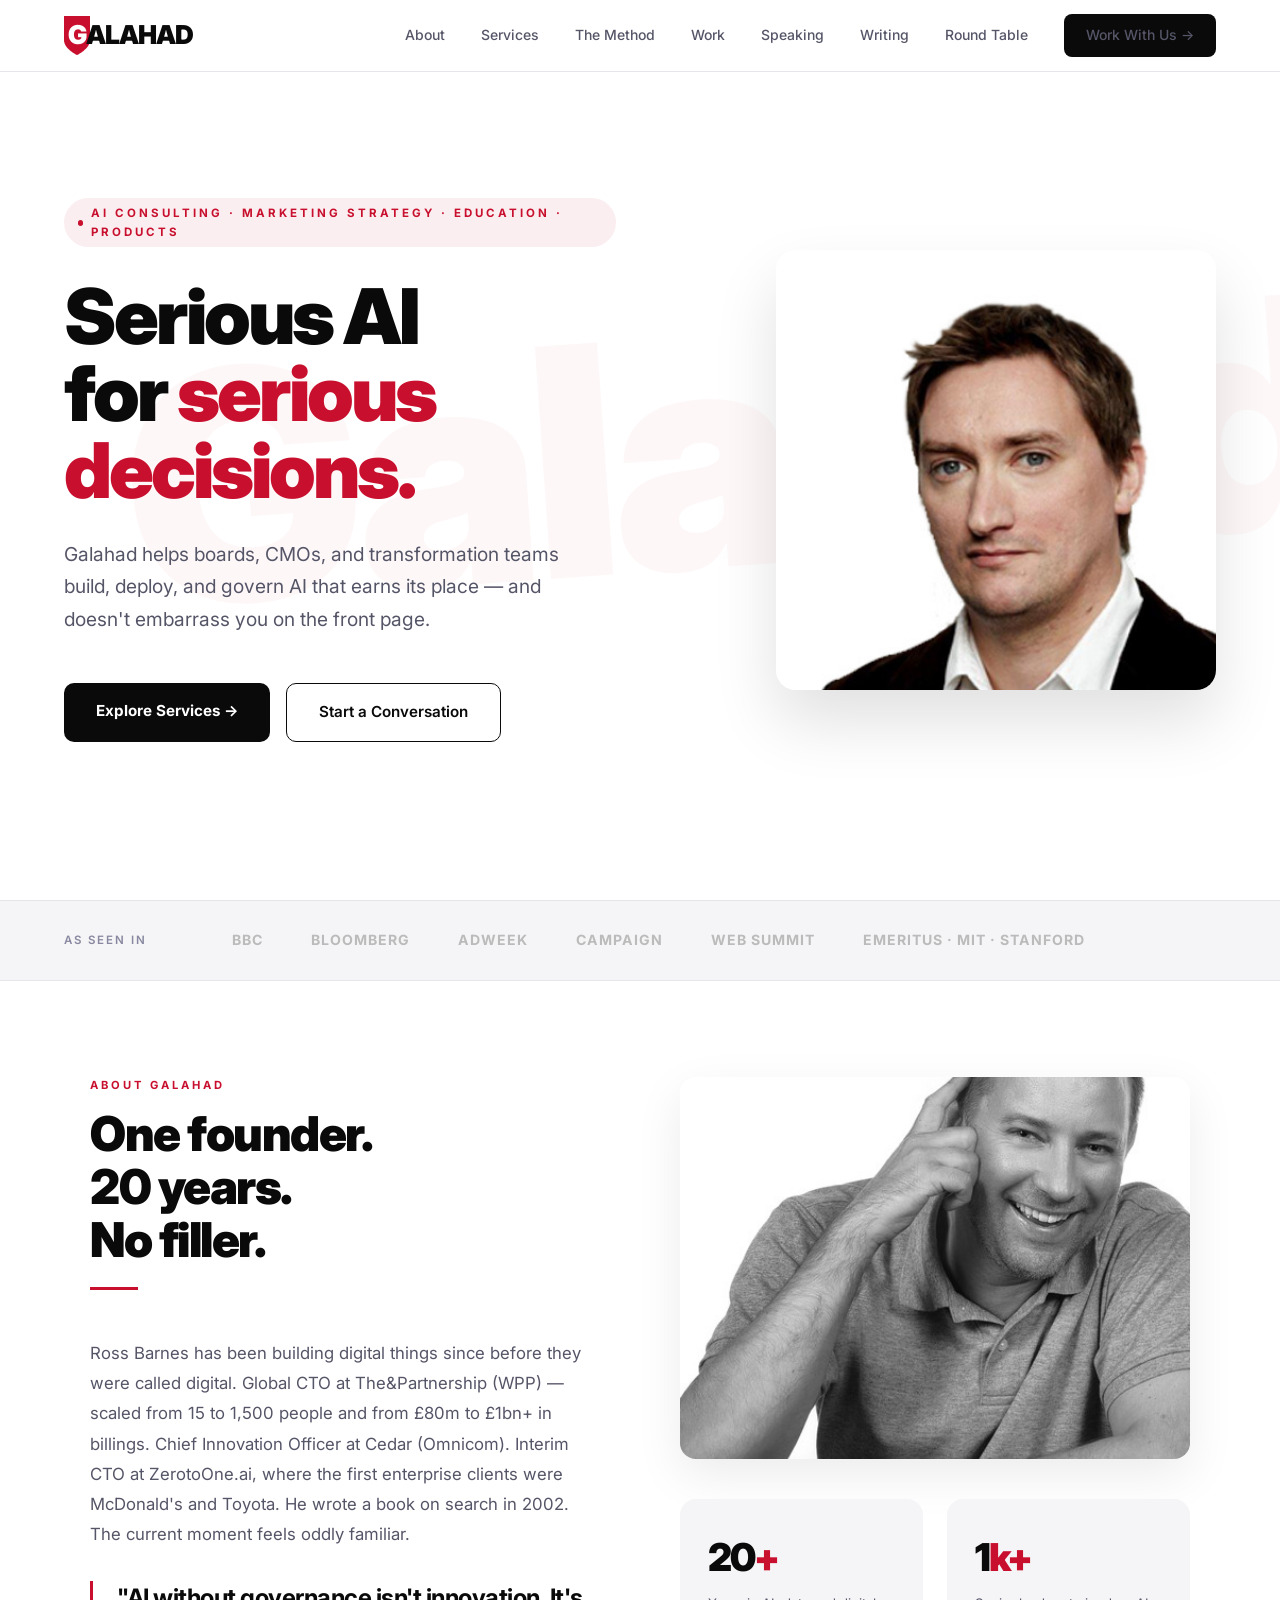
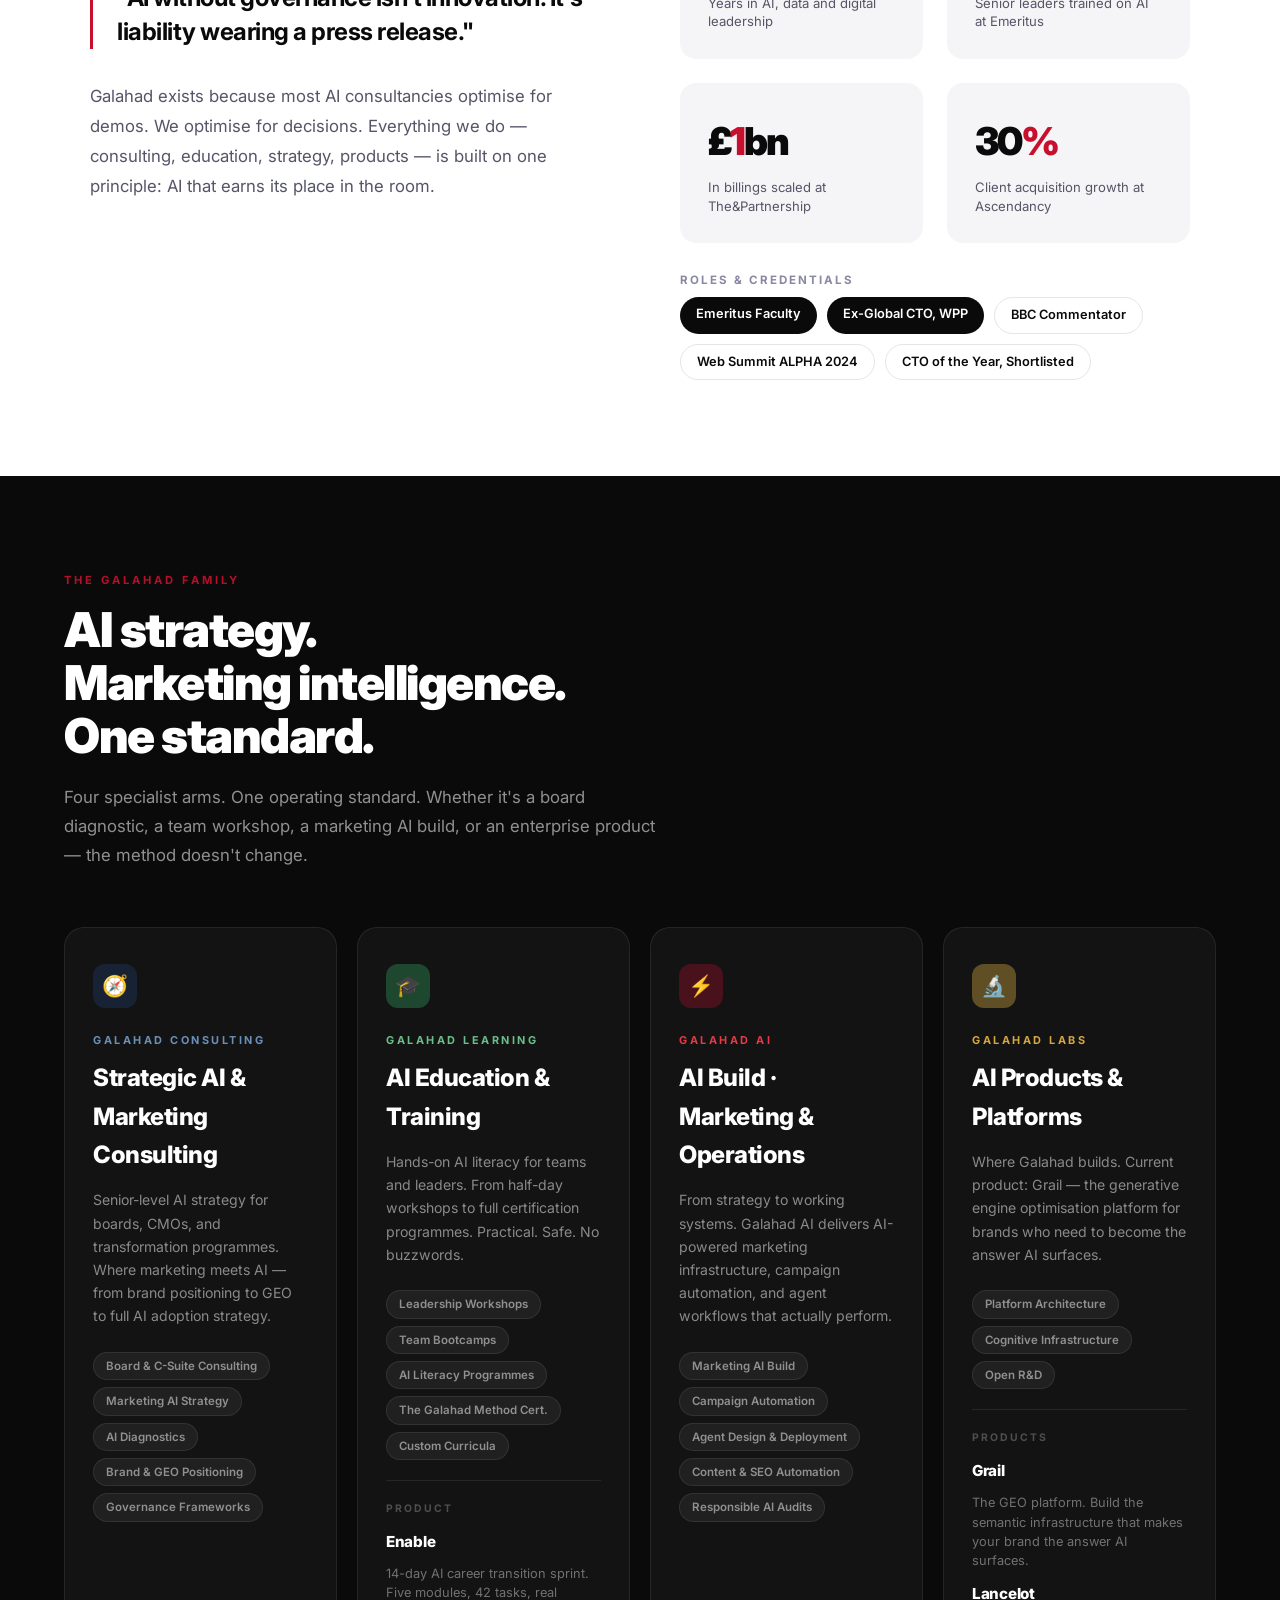
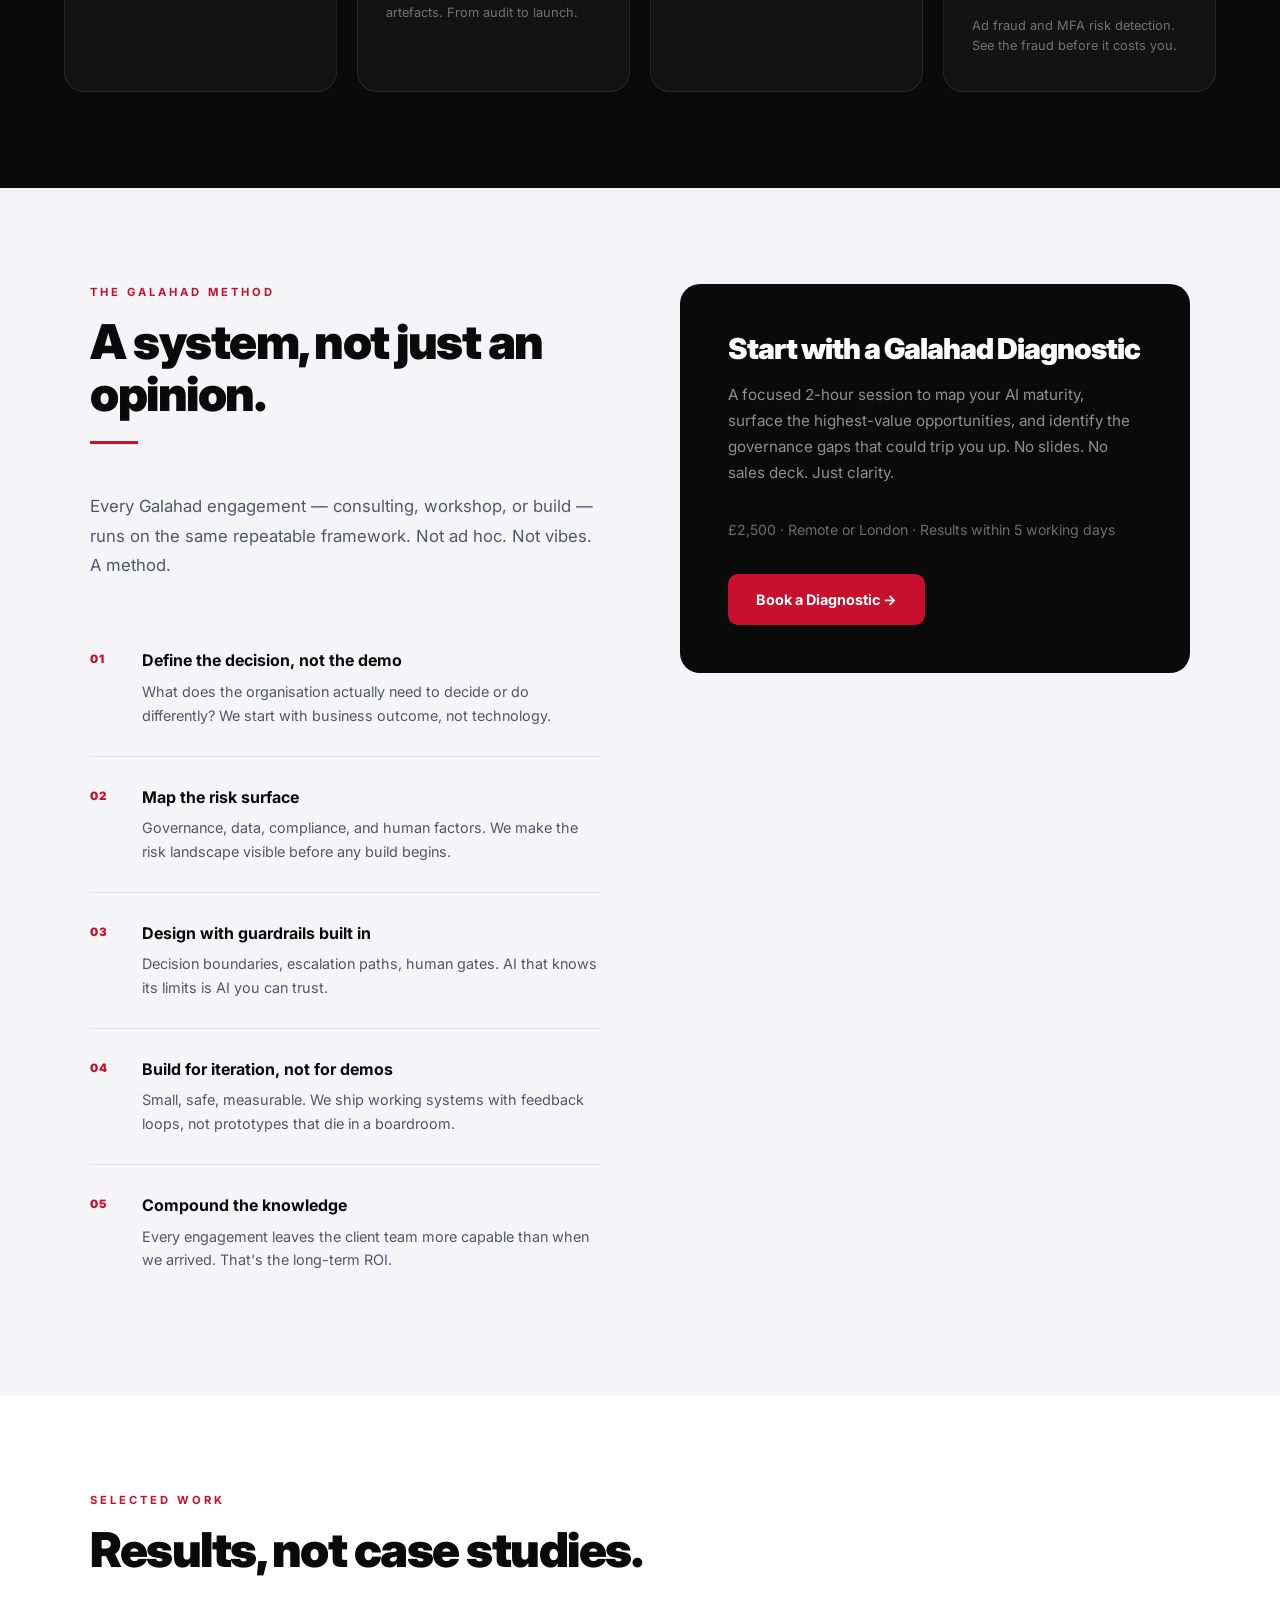
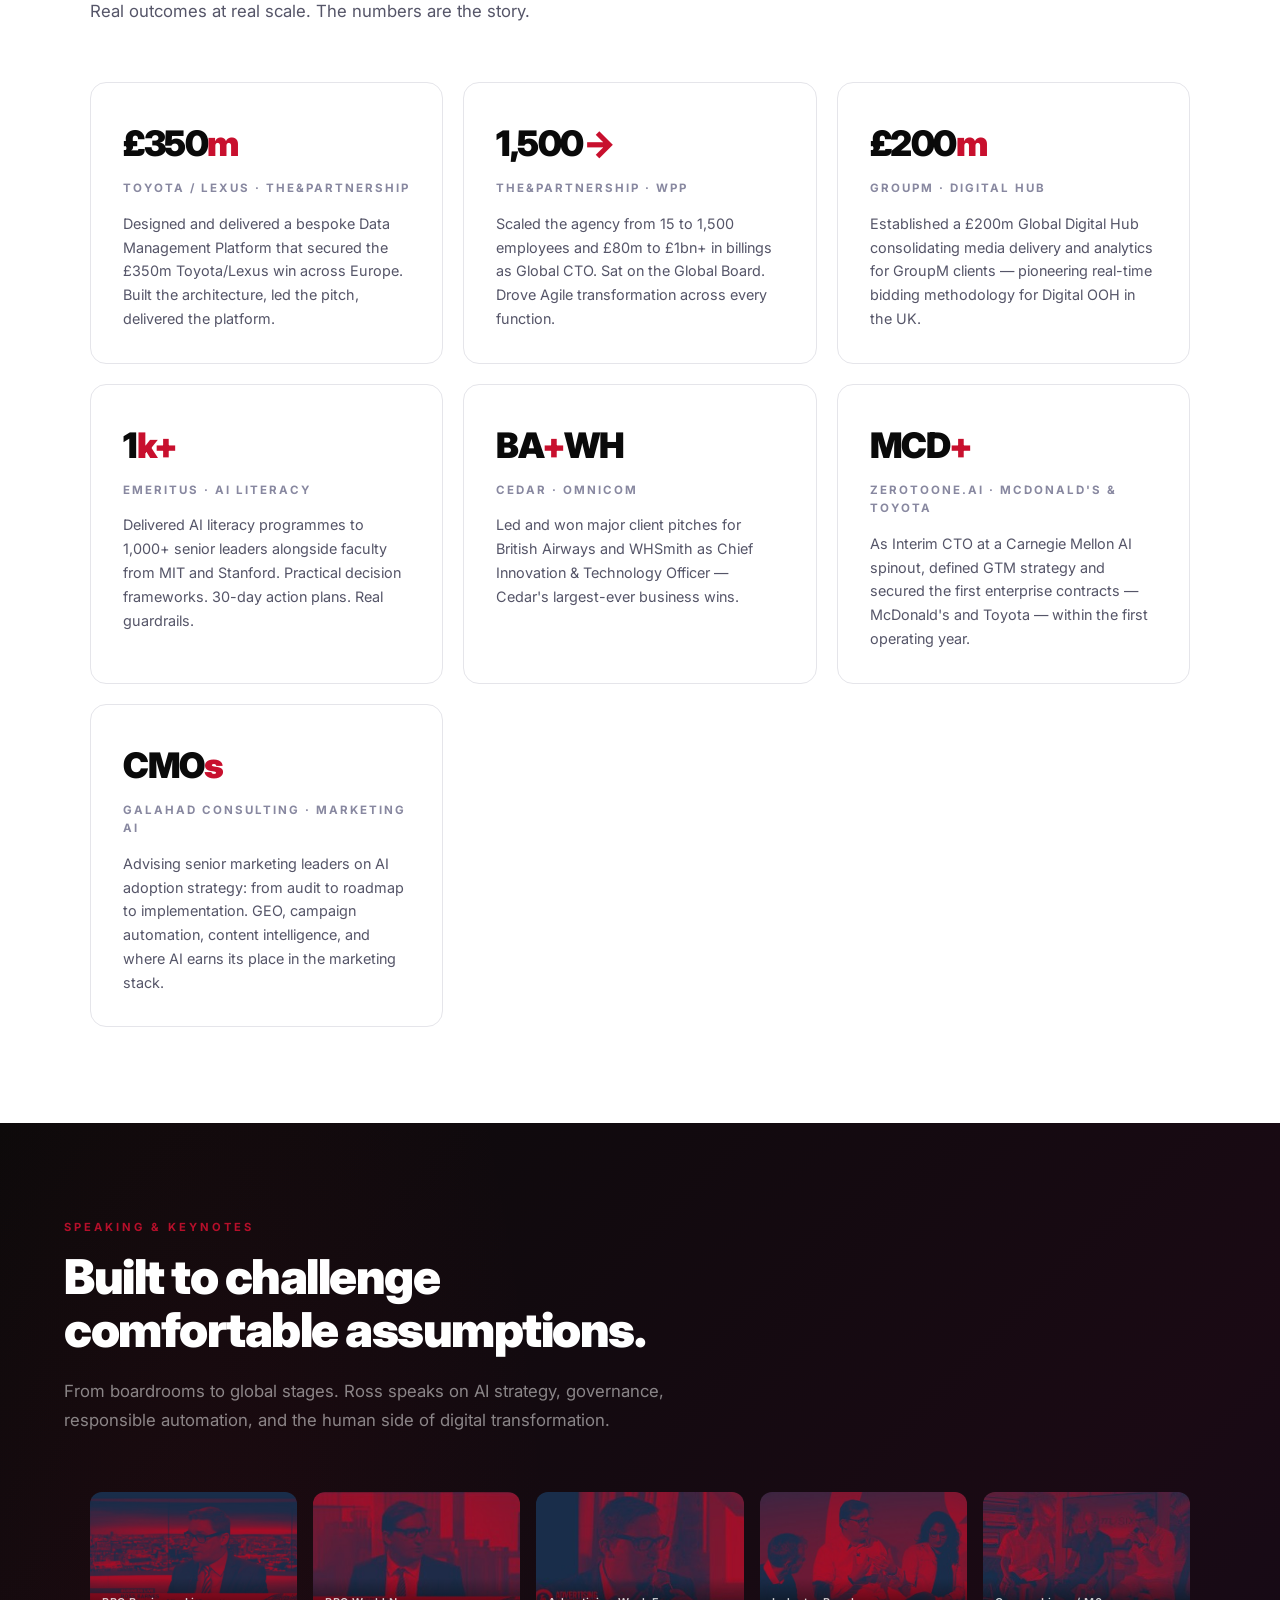
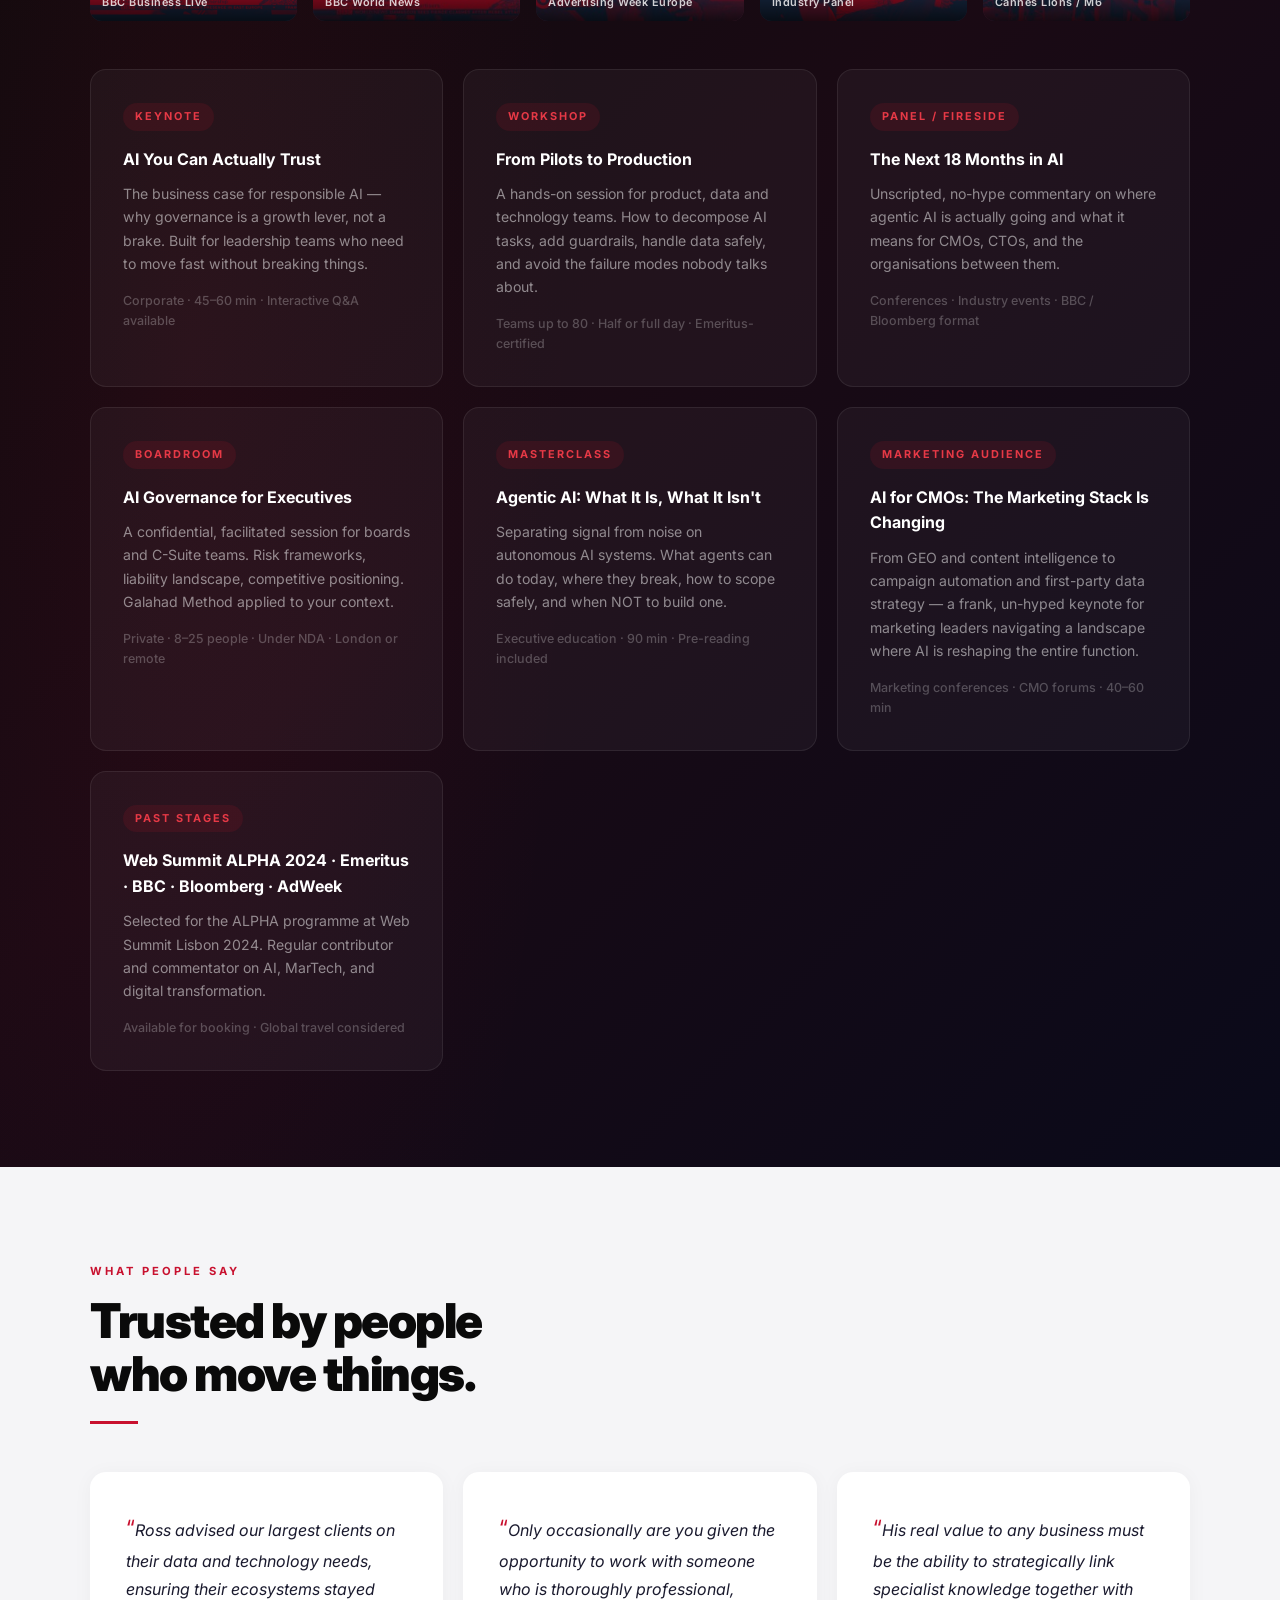
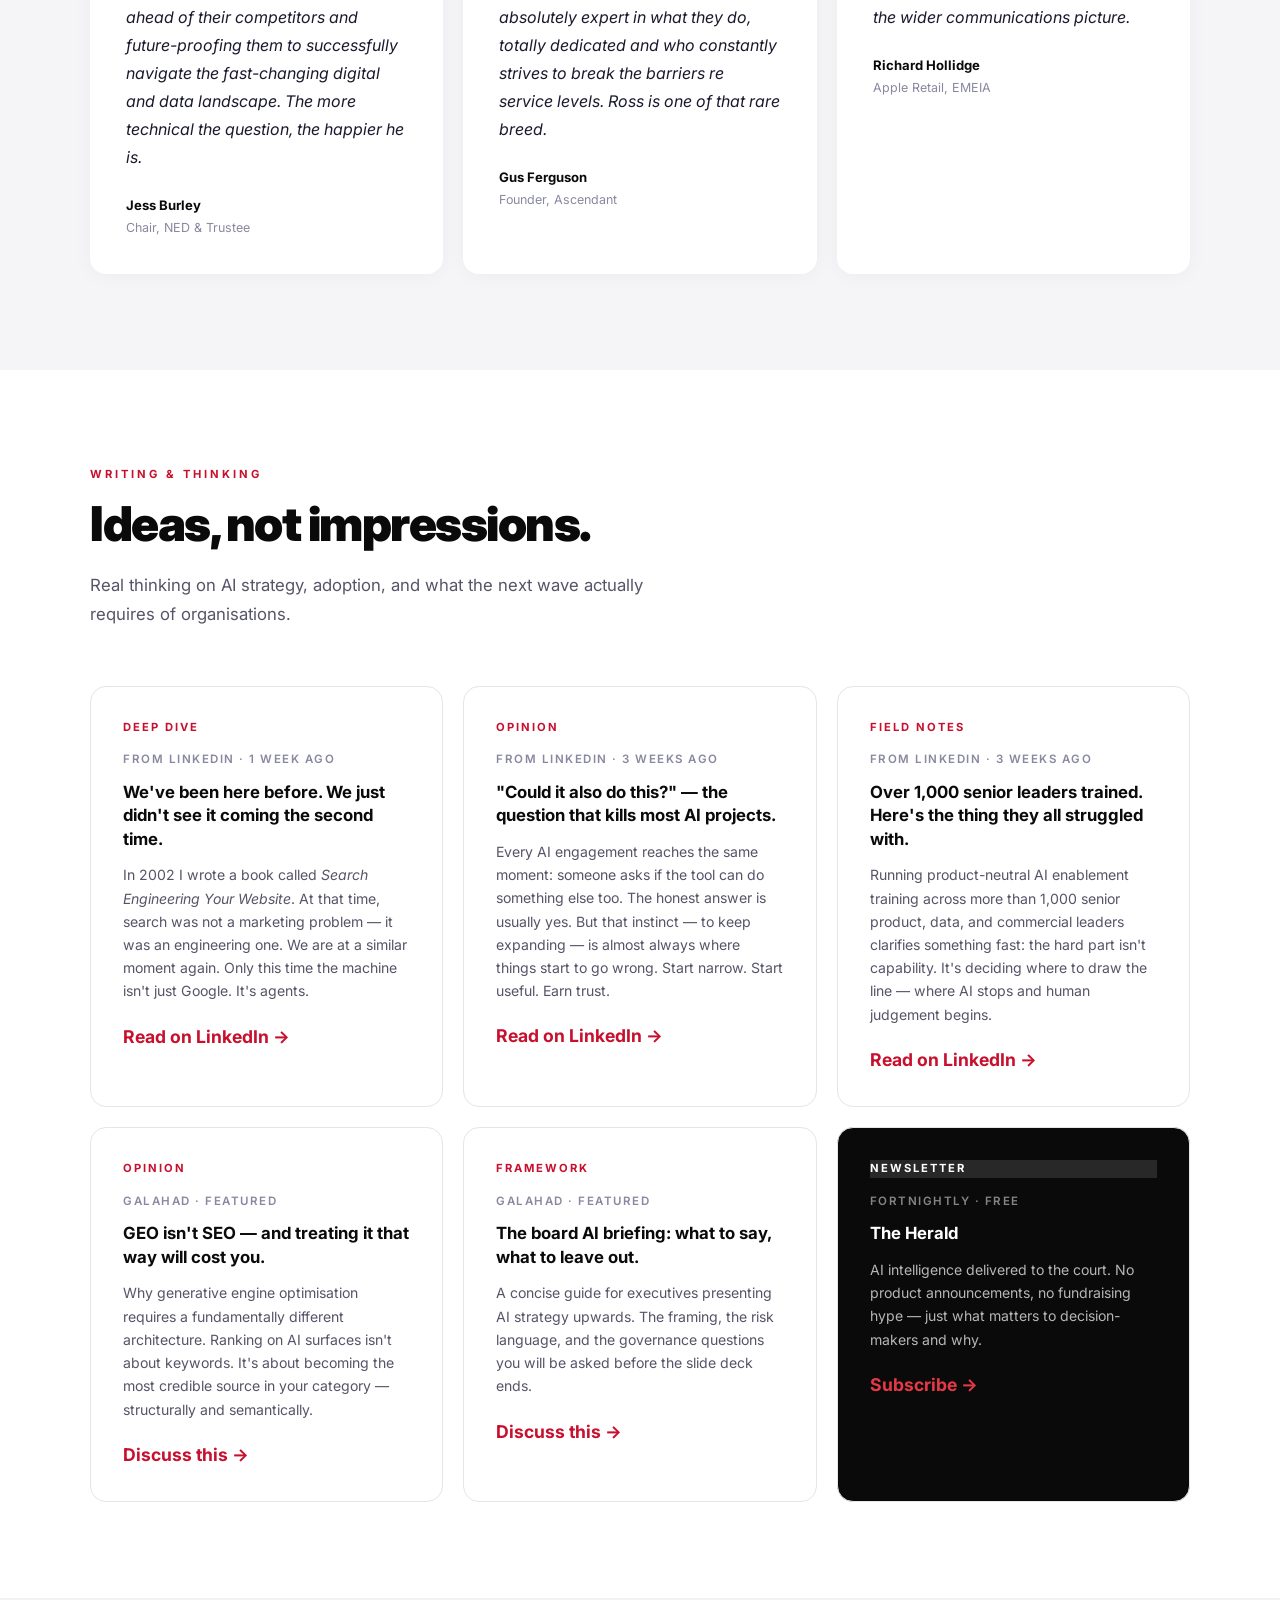
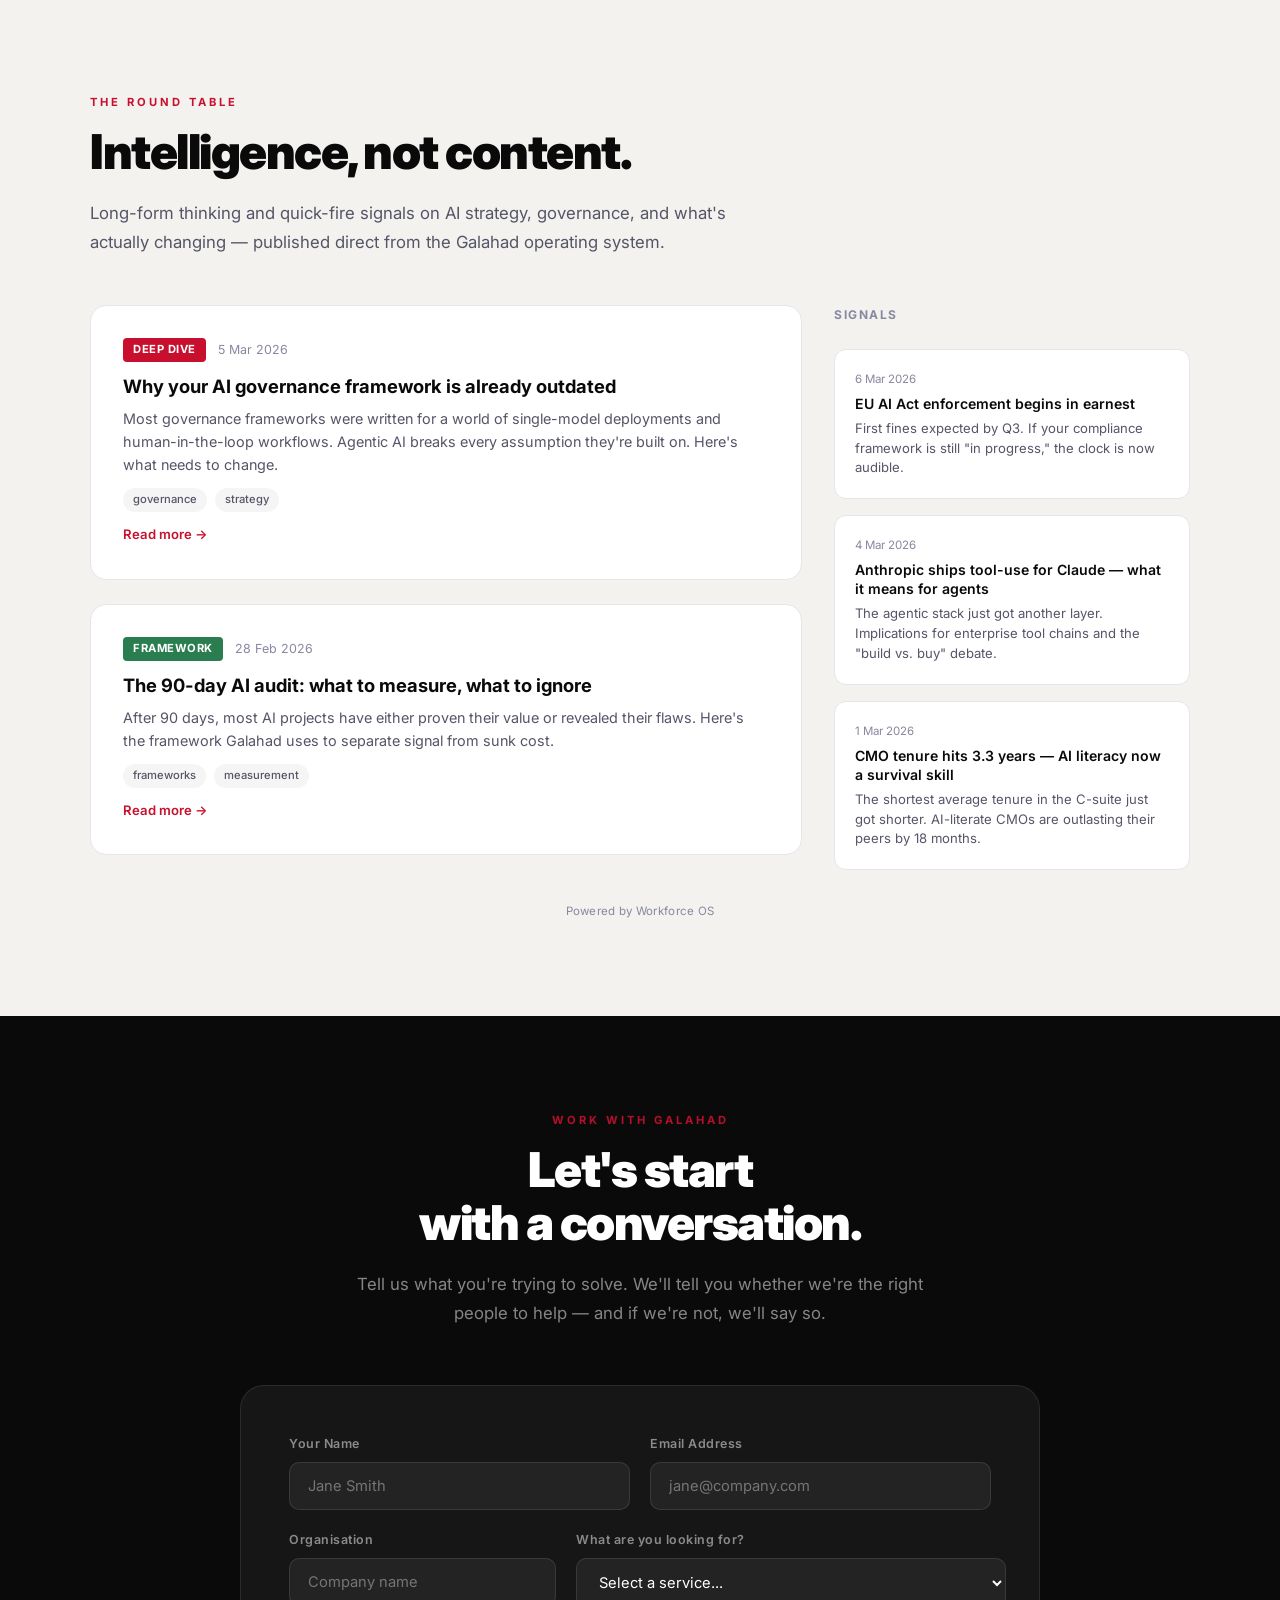
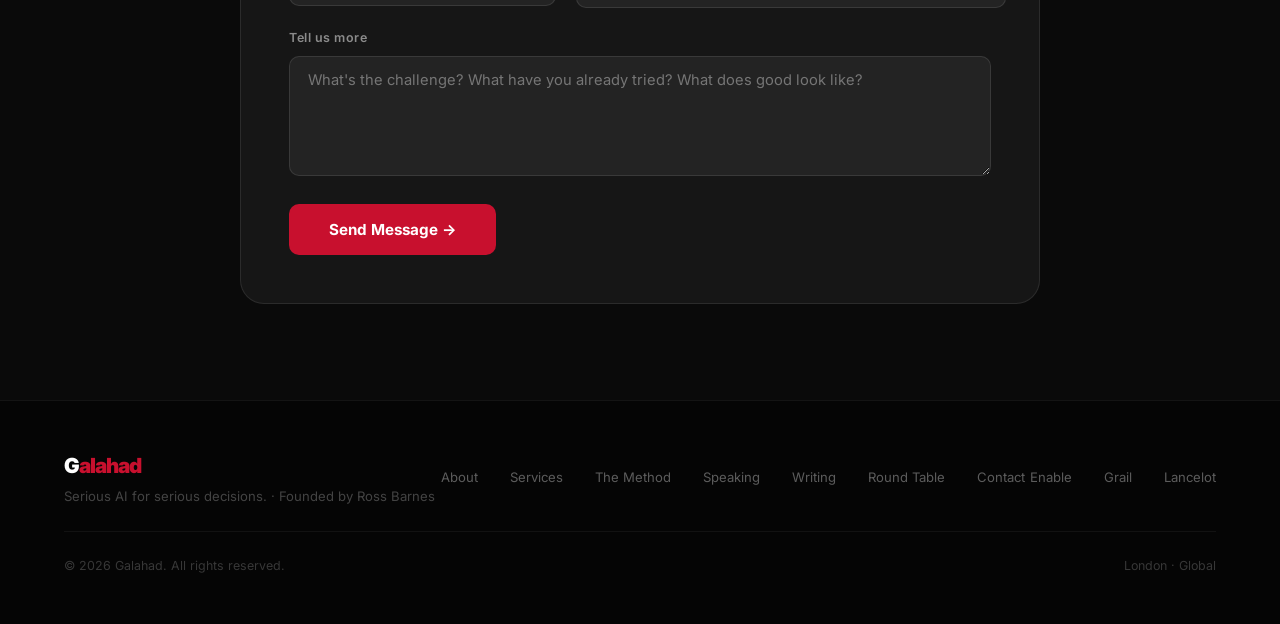
==== commit e1238649: "Add product pages for Enable, Grail, and Lancelot Extract inline CSS to css/galahad.css and create s" ====
--- a/index.html
+++ b/index.html
@@ -4,578 +4,7 @@
 <meta charset="UTF-8">
 <meta name="viewport" content="width=device-width, initial-scale=1.0">
 <title>Galahad — Serious AI for Serious Decisions</title>
-<style>
-  @import url('https://fonts.googleapis.com/css2?family=Inter:wght@300;400;500;600;700;800;900&display=swap');
-
-  * { margin: 0; padding: 0; box-sizing: border-box; }
-
-  :root {
-    --ink:      #0a0a0a;
-    --slate:    #1a1a2e;
-    --mid:      #555568;
-    --light:    #8888a0;
-    --bg:       #fafafa;
-    --white:    #ffffff;
-    --red:      #c8102e;
-    --red2:     #e63946;
-    --border:   #e5e5ea;
-    --card:     #ffffff;
-
-    /* sub-brand colours */
-    --consulting: #1d3557;
-    --learning: #2a7d4f;
-    --ai:       #c8102e;
-    --labs:     #d4a843;
-  }
-
-  html { scroll-behavior: smooth; }
-  body { font-family: 'Inter', sans-serif; background: #fff; color: var(--ink); line-height: 1.6; }
-
-  /* ─── NAV ─── */
-  nav {
-    position: fixed; top: 0; width: 100%; z-index: 100;
-    background: rgba(255,255,255,0.96);
-    backdrop-filter: blur(20px);
-    border-bottom: 1px solid var(--border);
-    padding: 0 64px;
-    display: flex; justify-content: space-between; align-items: center;
-    height: 72px;
-  }
-  .logo {
-    text-decoration: none;
-    display: flex;
-    align-items: center;
-  }
-  .logo em { color: var(--red); font-style: normal; }
-  .nav-links { display: flex; gap: 36px; align-items: center; }
-  .nav-links a {
-    text-decoration: none; color: var(--mid); font-size: 0.875rem; font-weight: 500;
-    transition: color 0.2s;
-  }
-  .nav-links a:hover { color: var(--ink); }
-  .nav-cta {
-    background: var(--ink); color: #fff;
-    padding: 10px 22px; border-radius: 8px;
-    font-size: 0.85rem; font-weight: 600; text-decoration: none;
-    transition: background 0.2s;
-  }
-  .nav-cta:hover { background: var(--red); }
-
-  /* ─── HERO ─── */
-  .hero {
-    min-height: 100vh;
-    display: grid; grid-template-columns: 1fr 1fr;
-    align-items: center;
-    padding: 120px 64px 80px;
-    position: relative; overflow: hidden;
-    background: #fff;
-    gap: 48px;
-  }
-  .hero-inner { max-width: 760px; position: relative; z-index: 2; }
-  .hero-image {
-    position: relative; z-index: 2;
-    display: flex; justify-content: flex-end; align-items: center;
-  }
-  .hero-image img {
-    width: 100%; max-width: 440px;
-    border-radius: 20px;
-    object-fit: cover;
-    box-shadow: 0 32px 64px rgba(0,0,0,0.12);
-  }
-  .hero-eyebrow {
-    display: inline-flex; align-items: center; gap: 8px;
-    font-size: 0.72rem; letter-spacing: 3px; text-transform: uppercase;
-    font-weight: 700; color: var(--red);
-    background: rgba(200,16,46,0.07); padding: 6px 14px; border-radius: 100px;
-    margin-bottom: 32px;
-  }
-  .hero-eyebrow span { width: 6px; height: 6px; background: var(--red); border-radius: 50%; }
-  .hero h1 {
-    font-size: clamp(3rem, 6vw, 5.5rem);
-    font-weight: 900; letter-spacing: -3px; line-height: 1.0;
-    color: var(--ink); margin-bottom: 28px;
-  }
-  .hero h1 .highlight { color: var(--red); }
-  .hero .sub {
-    font-size: 1.2rem; color: var(--mid); font-weight: 400;
-    max-width: 540px; line-height: 1.7; margin-bottom: 48px;
-  }
-  .hero-actions { display: flex; gap: 16px; flex-wrap: wrap; }
-  .btn-primary {
-    background: var(--ink); color: #fff;
-    padding: 16px 32px; border-radius: 10px;
-    font-size: 0.95rem; font-weight: 700; text-decoration: none;
-    transition: background 0.2s;
-  }
-  .btn-primary:hover { background: var(--red); }
-  .btn-secondary {
-    border: 1.5px solid var(--ink); color: var(--ink);
-    padding: 16px 32px; border-radius: 10px;
-    font-size: 0.95rem; font-weight: 600; text-decoration: none;
-    transition: all 0.2s;
-  }
-  .btn-secondary:hover { background: var(--ink); color: #fff; }
-  .hero-bg-word {
-    position: absolute; right: -60px; top: 50%;
-    transform: translateY(-50%) rotate(-4deg);
-    font-size: clamp(160px, 25vw, 320px); font-weight: 900;
-    letter-spacing: -10px; color: rgba(200,16,46,0.03);
-    user-select: none; white-space: nowrap; z-index: 1;
-  }
-
-  /* ─── LOGOS BAR ─── */
-  .logos-bar {
-    background: #f5f5f7; padding: 28px 64px;
-    display: flex; align-items: center;
-    border-top: 1px solid var(--border); border-bottom: 1px solid var(--border);
-  }
-  .logos-label {
-    font-size: 0.72rem; letter-spacing: 2px; text-transform: uppercase;
-    color: var(--light); font-weight: 600; white-space: nowrap; margin-right: 48px;
-    min-width: 120px;
-  }
-  .logos-list { display: flex; gap: 48px; align-items: center; flex-wrap: wrap; }
-  .logos-list span {
-    font-size: 0.88rem; font-weight: 700; color: #bbb;
-    text-transform: uppercase; letter-spacing: 1px;
-  }
-
-  /* ─── SECTION COMMONS ─── */
-  section { padding: 96px 64px; }
-  .section-label {
-    font-size: 0.7rem; letter-spacing: 3px; text-transform: uppercase;
-    font-weight: 700; color: var(--red); margin-bottom: 14px;
-  }
-  .section-title {
-    font-size: clamp(2rem, 4vw, 3rem); font-weight: 900;
-    letter-spacing: -1.5px; line-height: 1.1; color: var(--ink);
-    max-width: 700px; margin-bottom: 20px;
-  }
-  .section-intro {
-    font-size: 1.05rem; color: var(--mid); max-width: 600px;
-    line-height: 1.75; margin-bottom: 56px;
-  }
-  .divider { width: 48px; height: 3px; background: var(--red); margin: 20px 0 48px; }
-
-  /* ─── ABOUT ─── */
-  .about { background: #fff; }
-  .about-grid {
-    display: grid; grid-template-columns: 1fr 1fr;
-    gap: 80px; align-items: start; max-width: 1100px; margin: 0 auto;
-  }
-  .about-portrait {
-    width: 100%; border-radius: 16px; margin-bottom: 32px;
-    object-fit: cover; aspect-ratio: 4/3;
-    box-shadow: 0 16px 48px rgba(0,0,0,0.08);
-  }
-  .about-text p { font-size: 1.05rem; color: var(--mid); line-height: 1.8; margin-bottom: 20px; }
-  .about-text .big-quote {
-    font-size: 1.5rem; font-weight: 700; color: var(--ink);
-    line-height: 1.4; letter-spacing: -0.5px;
-    border-left: 3px solid var(--red); padding-left: 24px;
-    margin: 32px 0;
-  }
-  .about-stats { display: grid; grid-template-columns: 1fr 1fr; gap: 24px; }
-  .stat-box { background: #f5f5f7; border-radius: 16px; padding: 28px; }
-  .stat-box .stat-num {
-    font-size: 2.4rem; font-weight: 900; letter-spacing: -2px; color: var(--ink);
-  }
-  .stat-box .stat-num em { color: var(--red); font-style: normal; }
-  .stat-box .stat-label { font-size: 0.82rem; color: var(--mid); margin-top: 6px; line-height: 1.4; }
-  .media-label {
-    font-size: 0.72rem; letter-spacing: 2px; text-transform: uppercase;
-    font-weight: 700; color: var(--light); margin-bottom: 8px; margin-top: 28px;
-  }
-  .media-chips { display: flex; flex-wrap: wrap; gap: 10px; }
-  .chip {
-    background: var(--ink); color: #fff;
-    font-size: 0.8rem; font-weight: 600; padding: 7px 16px; border-radius: 100px;
-  }
-  .chip.outlined {
-    background: transparent; color: var(--ink); border: 1.5px solid var(--border);
-  }
-
-  /* ─── SUB-BRANDS ─── */
-  .brands { background: var(--ink); }
-  .brands .section-label { color: rgba(200,16,46,0.9); }
-  .brands .section-title { color: #fff; }
-  .brands .section-intro { color: rgba(255,255,255,0.55); }
-  .brands-grid {
-    display: grid; grid-template-columns: repeat(4, 1fr);
-    gap: 20px; margin-top: 56px;
-  }
-  .brand-card {
-    background: rgba(255,255,255,0.04);
-    border: 1px solid rgba(255,255,255,0.08);
-    border-radius: 20px; padding: 36px 28px;
-    transition: all 0.25s; position: relative; overflow: hidden;
-  }
-  .brand-card::before {
-    content: ''; position: absolute; top: 0; left: 0; right: 0; height: 3px;
-    opacity: 0; transition: opacity 0.25s;
-  }
-  .brand-card:hover { background: rgba(255,255,255,0.07); transform: translateY(-4px); }
-  .brand-card:hover::before { opacity: 1; }
-
-  .brand-card[data-brand="consulting"]::before { background: var(--consulting); }
-  .brand-card[data-brand="learning"]::before { background: var(--learning); }
-  .brand-card[data-brand="ai"]::before       { background: var(--ai); }
-  .brand-card[data-brand="labs"]::before     { background: #d4a843; }
-
-  .brand-icon {
-    width: 44px; height: 44px; border-radius: 12px;
-    display: flex; align-items: center; justify-content: center;
-    font-size: 1.3rem; margin-bottom: 24px;
-  }
-  .brand-card[data-brand="consulting"] .brand-icon { background: rgba(29,53,87,0.5); }
-  .brand-card[data-brand="learning"] .brand-icon { background: rgba(42,125,79,0.5); }
-  .brand-card[data-brand="ai"]       .brand-icon { background: rgba(200,16,46,0.3); }
-  .brand-card[data-brand="labs"]     .brand-icon { background: rgba(212,168,67,0.4); }
-
-  .brand-name {
-    font-size: 0.68rem; letter-spacing: 2.5px; text-transform: uppercase;
-    font-weight: 700; margin-bottom: 10px;
-  }
-  .brand-card[data-brand="consulting"] .brand-name { color: #6b90b8; }
-  .brand-card[data-brand="learning"] .brand-name { color: #6bbf8a; }
-  .brand-card[data-brand="ai"]       .brand-name { color: var(--red2); }
-  .brand-card[data-brand="labs"]     .brand-name { color: #d4a843; }
-
-  .brand-title {
-    font-size: 1.5rem; font-weight: 800; letter-spacing: -0.5px;
-    color: #fff; margin-bottom: 14px;
-  }
-  .brand-desc {
-    font-size: 0.88rem; color: rgba(255,255,255,0.5); line-height: 1.65;
-    margin-bottom: 24px;
-  }
-  .brand-services { display: flex; flex-wrap: wrap; gap: 7px; }
-  .brand-tag {
-    font-size: 0.72rem; font-weight: 600; padding: 4px 12px; border-radius: 100px;
-    background: rgba(255,255,255,0.06); color: rgba(255,255,255,0.5);
-    border: 1px solid rgba(255,255,255,0.08);
-  }
-  .brand-tag.product {
-    background: rgba(212,168,67,0.15); color: #d4a843;
-    border-color: rgba(212,168,67,0.25);
-  }
-
-  /* LABS product callout */
-  .labs-products {
-    margin-top: 20px; padding-top: 20px;
-    border-top: 1px solid rgba(255,255,255,0.08);
-  }
-  .labs-product-label {
-    font-size: 0.65rem; letter-spacing: 2px; text-transform: uppercase;
-    font-weight: 700; color: rgba(255,255,255,0.25); margin-bottom: 12px;
-  }
-  .labs-product {
-    display: flex; align-items: baseline; gap: 8px; margin-bottom: 10px;
-  }
-  .labs-product-name {
-    font-size: 0.95rem; font-weight: 800; color: #fff; letter-spacing: -0.3px;
-  }
-  .labs-product-desc {
-    font-size: 0.8rem; color: rgba(255,255,255,0.4); line-height: 1.5;
-  }
-
-  /* ─── METHOD ─── */
-  .method { background: #f5f5f7; }
-  .method-grid {
-    display: grid; grid-template-columns: 1fr 1fr;
-    gap: 80px; align-items: start; max-width: 1100px; margin: 0 auto;
-  }
-  .method-steps { display: flex; flex-direction: column; gap: 0; }
-  .method-step {
-    display: flex; gap: 24px; padding: 28px 0;
-    border-bottom: 1px solid var(--border);
-  }
-  .method-step:last-child { border-bottom: none; }
-  .step-num {
-    font-size: 0.72rem; font-weight: 900; color: var(--red);
-    letter-spacing: 1px; min-width: 28px; padding-top: 2px;
-  }
-  .step-content h4 { font-size: 1rem; font-weight: 700; color: var(--ink); margin-bottom: 6px; }
-  .step-content p { font-size: 0.9rem; color: var(--mid); line-height: 1.65; }
-  .method-cta-box {
-    background: var(--ink); border-radius: 20px; padding: 48px;
-    position: sticky; top: 100px;
-  }
-  .method-cta-box h3 {
-    font-size: 1.8rem; font-weight: 900; letter-spacing: -1px;
-    color: #fff; margin-bottom: 16px; line-height: 1.2;
-  }
-  .method-cta-box p {
-    font-size: 0.95rem; color: rgba(255,255,255,0.55);
-    line-height: 1.7; margin-bottom: 32px;
-  }
-  .method-cta-box a {
-    display: inline-block; background: var(--red); color: #fff;
-    padding: 14px 28px; border-radius: 10px;
-    font-size: 0.9rem; font-weight: 700; text-decoration: none; transition: opacity 0.2s;
-  }
-  .method-cta-box a:hover { opacity: 0.85; }
-
-  /* ─── WORK ─── */
-  .work { background: #fff; }
-  .work-grid {
-    display: grid; grid-template-columns: repeat(3, 1fr);
-    gap: 20px; max-width: 1100px; margin: 0 auto;
-  }
-  .work-card {
-    border: 1px solid var(--border); border-radius: 16px;
-    padding: 32px; transition: box-shadow 0.2s;
-  }
-  .work-card:hover { box-shadow: 0 8px 40px rgba(0,0,0,0.07); }
-  .work-result {
-    font-size: 2.2rem; font-weight: 900; letter-spacing: -1.5px;
-    color: var(--ink); margin-bottom: 8px;
-  }
-  .work-result em { color: var(--red); font-style: normal; }
-  .work-client {
-    font-size: 0.72rem; font-weight: 700; letter-spacing: 2px;
-    text-transform: uppercase; color: var(--light); margin-bottom: 14px;
-  }
-  .work-desc { font-size: 0.9rem; color: var(--mid); line-height: 1.65; }
-
-  /* ─── SPEAKING ─── */
-  .speaking {
-    background: linear-gradient(135deg, #0a0a0a 0%, #1a0a14 50%, #0a0a1a 100%);
-    position: relative; overflow: hidden;
-  }
-  .speaking::before {
-    content: '';
-    position: absolute; top: -50%; left: -20%; width: 70%; height: 200%;
-    background: radial-gradient(ellipse, rgba(200,16,46,0.08) 0%, transparent 60%);
-  }
-  .speaking .section-label { color: rgba(200,16,46,0.9); position: relative; }
-  .speaking .section-title { color: #fff; position: relative; }
-  .speaking .section-intro { color: rgba(255,255,255,0.5); position: relative; }
-  .speaking-grid {
-    display: grid; grid-template-columns: repeat(3, 1fr);
-    gap: 20px; max-width: 1100px; margin: 0 auto; position: relative;
-  }
-  .speaking-card {
-    background: rgba(255,255,255,0.04); border: 1px solid rgba(255,255,255,0.08);
-    border-radius: 16px; padding: 32px; transition: background 0.2s;
-  }
-  .speaking-card:hover { background: rgba(255,255,255,0.07); }
-  .speaking-tag {
-    display: inline-block; font-size: 0.68rem; font-weight: 700;
-    letter-spacing: 2px; text-transform: uppercase;
-    color: var(--red2); background: rgba(200,16,46,0.12);
-    padding: 5px 12px; border-radius: 100px; margin-bottom: 16px;
-  }
-  .speaking-card h4 { font-size: 1rem; font-weight: 700; color: #fff; margin-bottom: 10px; }
-  .speaking-card p { font-size: 0.88rem; color: rgba(255,255,255,0.5); line-height: 1.65; }
-  .speaking-card .speaking-venue {
-    font-size: 0.78rem; color: rgba(255,255,255,0.25); margin-top: 16px; font-weight: 500;
-  }
-
-  /* ─── SPEAKING PHOTOS ─── */
-  .speaking-photos {
-    display: grid; grid-template-columns: repeat(5, 1fr);
-    gap: 16px; max-width: 1100px; margin: 0 auto 48px;
-    position: relative;
-  }
-  .speaking-photo {
-    border-radius: 12px; overflow: hidden;
-    aspect-ratio: 16/10; position: relative;
-  }
-  .speaking-photo img {
-    width: 100%; height: 100%; object-fit: cover;
-    filter: brightness(0.85); transition: filter 0.3s;
-  }
-  .speaking-photo:hover img { filter: brightness(1); }
-  .speaking-photo .photo-caption {
-    position: absolute; bottom: 0; left: 0; right: 0;
-    background: linear-gradient(transparent, rgba(0,0,0,0.7));
-    padding: 16px 12px 10px;
-    font-size: 0.68rem; font-weight: 600; color: rgba(255,255,255,0.8);
-    letter-spacing: 0.5px;
-  }
-
-  /* ─── TESTIMONIALS ─── */
-  .testimonials { background: #f5f5f7; }
-  .testi-grid {
-    display: grid; grid-template-columns: repeat(3, 1fr);
-    gap: 20px; max-width: 1100px; margin: 0 auto;
-  }
-  .testi-card {
-    background: #fff; border-radius: 16px; padding: 36px;
-    box-shadow: 0 2px 20px rgba(0,0,0,0.04);
-  }
-  .testi-quote {
-    font-size: 1rem; color: var(--slate); line-height: 1.75;
-    font-style: italic; margin-bottom: 24px;
-  }
-  .testi-quote::before { content: '\201C'; color: var(--red); font-size: 1.4rem; font-style: normal; }
-  .testi-author { font-size: 0.82rem; font-weight: 700; color: var(--ink); }
-  .testi-role { font-size: 0.78rem; color: var(--light); margin-top: 2px; }
-
-  /* ─── WRITING ─── */
-  .writing { background: #fff; }
-  .writing-grid {
-    display: grid; grid-template-columns: repeat(3, 1fr);
-    gap: 20px; max-width: 1100px; margin: 0 auto;
-  }
-  .writing-card {
-    border: 1px solid var(--border); border-radius: 16px;
-    padding: 32px; transition: box-shadow 0.2s; cursor: pointer;
-  }
-  .writing-card:hover { box-shadow: 0 8px 40px rgba(0,0,0,0.07); }
-  .writing-type {
-    font-size: 0.7rem; font-weight: 700; letter-spacing: 2px;
-    text-transform: uppercase; color: var(--red); margin-bottom: 14px;
-  }
-  .writing-card h4 {
-    font-size: 1.05rem; font-weight: 700; color: var(--ink);
-    margin-bottom: 12px; line-height: 1.4;
-  }
-  .writing-card p { font-size: 0.88rem; color: var(--mid); line-height: 1.65; }
-  .writing-arrow { margin-top: 20px; font-size: 1.1rem; color: var(--red); font-weight: 700; text-decoration: none; display: inline-block; }
-  .writing-arrow:hover { color: var(--ink); }
-  .writing-meta { font-size: 0.72rem; color: var(--light); text-transform: uppercase; letter-spacing: 1.5px; font-weight: 600; margin-bottom: 12px; }
-  .writing-card em { font-style: italic; color: var(--mid); }
-
-  /* ─── ROUND TABLE ─── */
-  .roundtable { background: #f3f2ef; }
-  .roundtable-intro { max-width: 660px; margin-bottom: 48px; }
-  .roundtable-feed { display: grid; grid-template-columns: 2fr 1fr; gap: 32px; max-width: 1100px; margin: 0 auto; }
-  .rt-articles { display: flex; flex-direction: column; gap: 24px; }
-  .rt-signals { display: flex; flex-direction: column; gap: 16px; }
-  .rt-signals-header {
-    font-size: 0.75rem; font-weight: 700; text-transform: uppercase; letter-spacing: 1.5px;
-    color: var(--light); margin-bottom: 8px;
-  }
-  .rt-article-card {
-    background: var(--white); border-radius: 16px; padding: 32px;
-    border: 1px solid var(--border); transition: box-shadow 0.2s;
-  }
-  .rt-article-card:hover { box-shadow: 0 4px 24px rgba(0,0,0,0.06); }
-  .rt-article-meta {
-    display: flex; align-items: center; gap: 12px; margin-bottom: 12px;
-    font-size: 0.78rem; color: var(--light);
-  }
-  .rt-article-type {
-    background: var(--red); color: #fff; padding: 3px 10px; border-radius: 4px;
-    font-size: 0.7rem; font-weight: 700; text-transform: uppercase; letter-spacing: 0.5px;
-  }
-  .rt-article-type.signal { background: var(--consulting); }
-  .rt-article-type.framework { background: var(--learning); }
-  .rt-article-card h4 { font-size: 1.15rem; font-weight: 700; color: var(--ink); margin-bottom: 8px; line-height: 1.35; }
-  .rt-article-card p { font-size: 0.9rem; color: var(--mid); line-height: 1.6; }
-  .rt-article-link {
-    display: inline-block; margin-top: 12px; font-size: 0.82rem; font-weight: 600;
-    color: var(--red); text-decoration: none;
-  }
-  .rt-article-tags { display: flex; gap: 8px; margin-top: 12px; }
-  .rt-tag {
-    font-size: 0.7rem; padding: 3px 10px; border-radius: 20px;
-    background: rgba(0,0,0,0.04); color: var(--mid); font-weight: 500;
-  }
-  .rt-signal-card {
-    background: var(--white); border-radius: 12px; padding: 20px;
-    border: 1px solid var(--border); transition: box-shadow 0.2s;
-  }
-  .rt-signal-card:hover { box-shadow: 0 2px 12px rgba(0,0,0,0.05); }
-  .rt-signal-date { font-size: 0.72rem; color: var(--light); margin-bottom: 6px; }
-  .rt-signal-card h5 { font-size: 0.88rem; font-weight: 600; color: var(--ink); line-height: 1.35; margin-bottom: 6px; }
-  .rt-signal-card p { font-size: 0.82rem; color: var(--mid); line-height: 1.5; }
-  .rt-empty {
-    text-align: center; padding: 48px; color: var(--light); font-size: 0.9rem;
-    grid-column: 1 / -1;
-  }
-  .rt-powered {
-    text-align: center; margin-top: 32px; font-size: 0.72rem; color: var(--light);
-    letter-spacing: 0.3px;
-  }
-
-  /* ─── CONTACT ─── */
-  .contact { background: var(--ink); }
-  .contact-inner { max-width: 800px; margin: 0 auto; text-align: center; }
-  .contact .section-label { color: rgba(200,16,46,0.9); }
-  .contact .section-title { color: #fff; margin-left: auto; margin-right: auto; }
-  .contact .section-intro { color: rgba(255,255,255,0.5); margin-left: auto; margin-right: auto; }
-  .contact-form {
-    background: rgba(255,255,255,0.05); border: 1px solid rgba(255,255,255,0.09);
-    border-radius: 24px; padding: 48px; margin-top: 48px; text-align: left;
-  }
-  .form-row { display: grid; grid-template-columns: 1fr 1fr; gap: 20px; margin-bottom: 20px; }
-  .form-group { display: flex; flex-direction: column; gap: 8px; }
-  .form-group label {
-    font-size: 0.78rem; font-weight: 600; color: rgba(255,255,255,0.5); letter-spacing: 0.5px;
-  }
-  .form-group input, .form-group select, .form-group textarea {
-    background: rgba(255,255,255,0.06); border: 1px solid rgba(255,255,255,0.1);
-    border-radius: 10px; padding: 14px 18px;
-    font-size: 0.92rem; color: #fff; font-family: 'Inter', sans-serif;
-    transition: border-color 0.2s; outline: none;
-  }
-  .form-group input:focus, .form-group select:focus, .form-group textarea:focus {
-    border-color: rgba(200,16,46,0.5);
-  }
-  .form-group select option { background: #1a1a1a; }
-  .form-group textarea { resize: vertical; min-height: 120px; }
-  .form-full { grid-column: 1 / -1; }
-  .form-submit {
-    background: var(--red); color: #fff;
-    padding: 16px 40px; border-radius: 10px; border: none; cursor: pointer;
-    font-size: 0.95rem; font-weight: 700; font-family: 'Inter', sans-serif;
-    transition: opacity 0.2s; margin-top: 8px;
-  }
-  .form-submit:hover { opacity: 0.85; }
-
-  /* ─── FOOTER ─── */
-  footer {
-    background: #050505; padding: 48px 64px;
-    border-top: 1px solid rgba(255,255,255,0.06);
-  }
-  .footer-inner {
-    display: flex; justify-content: space-between; align-items: center;
-    max-width: 1200px; margin: 0 auto;
-  }
-  .footer-logo {
-    font-size: 1.3rem; font-weight: 900; letter-spacing: -1px; color: #fff;
-  }
-  .footer-logo em { color: var(--red); font-style: normal; }
-  .footer-tagline { font-size: 0.82rem; color: rgba(255,255,255,0.25); margin-top: 4px; }
-  .footer-links { display: flex; gap: 32px; }
-  .footer-links a {
-    font-size: 0.82rem; color: rgba(255,255,255,0.35); text-decoration: none; transition: color 0.2s;
-  }
-  .footer-links a:hover { color: rgba(255,255,255,0.7); }
-  .footer-copy {
-    font-size: 0.78rem; color: rgba(255,255,255,0.2);
-    max-width: 1200px; margin: 24px auto 0; padding-top: 24px;
-    border-top: 1px solid rgba(255,255,255,0.05);
-    display: flex; justify-content: space-between;
-  }
-
-  /* ─── RESPONSIVE ─── */
-  @media (max-width: 1000px) {
-    .brands-grid { grid-template-columns: 1fr 1fr; }
-    .about-grid, .method-grid { grid-template-columns: 1fr; gap: 48px; }
-    .hero { grid-template-columns: 1fr; }
-    .hero-image { justify-content: center; }
-    .hero-image img { max-width: 360px; }
-    .method-cta-box { position: static; }
-    .work-grid, .speaking-grid, .testi-grid, .writing-grid { grid-template-columns: 1fr 1fr; }
-    .speaking-photos { grid-template-columns: 1fr 1fr; }
-    .roundtable-feed { grid-template-columns: 1fr; }
-    nav, section, .logos-bar, footer { padding-left: 32px; padding-right: 32px; }
-  }
-  @media (max-width: 640px) {
-    .brands-grid, .work-grid, .speaking-grid, .testi-grid, .writing-grid { grid-template-columns: 1fr; }
-    .speaking-photos { grid-template-columns: 1fr 1fr; }
-    .form-row { grid-template-columns: 1fr; }
-    .hero { padding: 100px 32px 64px; grid-template-columns: 1fr; }
-    .hero h1 { letter-spacing: -2px; }
-    .hero-image img { max-width: 280px; }
-    nav { padding: 0 24px; }
-    .nav-links { display: none; }
-  }
-</style>
+<link rel="stylesheet" href="css/galahad.css">
 </head>
 <body>
 
@@ -735,6 +164,13 @@
         <span class="brand-tag">The Galahad Method Cert.</span>
         <span class="brand-tag">Custom Curricula</span>
       </div>
+      <div class="labs-products">
+        <div class="labs-product-label">Product</div>
+        <a href="enable.html" class="labs-product" style="text-decoration:none; color:inherit;">
+          <div class="labs-product-name">Enable</div>
+        </a>
+        <p class="labs-product-desc">14-day AI career transition sprint. Five modules, 42 tasks, real artefacts. From audit to launch.</p>
+      </div>
     </div>
 
     <!-- AI STRATEGY -->
@@ -770,11 +206,15 @@
         <span class="brand-tag">Open R&D</span>
       </div>
       <div class="labs-products">
-        <div class="labs-product-label">Current Product</div>
-        <div class="labs-product">
+        <div class="labs-product-label">Products</div>
+        <a href="grail.html" class="labs-product" style="text-decoration:none; color:inherit;">
           <div class="labs-product-name">Grail</div>
-        </div>
-        <p class="labs-product-desc">The GEO platform by Galahad Labs. Build the semantic infrastructure that makes your brand the answer AI surfaces.</p>
+        </a>
+        <p class="labs-product-desc">The GEO platform. Build the semantic infrastructure that makes your brand the answer AI surfaces.</p>
+        <a href="lancelot.html" class="labs-product" style="text-decoration:none; color:inherit; margin-top:12px;">
+          <div class="labs-product-name">Lancelot</div>
+        </a>
+        <p class="labs-product-desc">Ad fraud and MFA risk detection. See the fraud before it costs you.</p>
       </div>
     </div>
 
@@ -1196,6 +636,8 @@
           <option>Galahad Learning — Workshop or Training</option>
           <option>Galahad AI — Build Project or Automation</option>
           <option>Galahad Labs — Grail (GEO / AI Authority)</option>
+          <option>Galahad Labs — Lancelot (Ad Fraud / MFA Detection)</option>
+          <option>Galahad Learning — Enable (AI Career Sprint)</option>
           <option>Speaking or Keynote Enquiry</option>
           <option>Something else</option>
         </select>
@@ -1227,6 +669,11 @@
       <a href="#roundtable">Round Table</a>
       <a href="#contact">Contact</a>
     </div>
+    <div class="footer-links">
+      <a href="enable.html">Enable</a>
+      <a href="grail.html">Grail</a>
+      <a href="lancelot.html">Lancelot</a>
+    </div>
   </div>
   <div class="footer-copy">
     <span>© 2026 Galahad. All rights reserved.</span>
--- a/css/galahad.css
+++ b/css/galahad.css
@@ -0,0 +1,570 @@
+@import url('https://fonts.googleapis.com/css2?family=Inter:wght@300;400;500;600;700;800;900&display=swap');
+
+* { margin: 0; padding: 0; box-sizing: border-box; }
+
+:root {
+  --ink:      #0a0a0a;
+  --slate:    #1a1a2e;
+  --mid:      #555568;
+  --light:    #8888a0;
+  --bg:       #fafafa;
+  --white:    #ffffff;
+  --red:      #c8102e;
+  --red2:     #e63946;
+  --border:   #e5e5ea;
+  --card:     #ffffff;
+
+  /* sub-brand colours */
+  --consulting: #1d3557;
+  --learning: #2a7d4f;
+  --ai:       #c8102e;
+  --labs:     #d4a843;
+}
+
+html { scroll-behavior: smooth; }
+body { font-family: 'Inter', sans-serif; background: #fff; color: var(--ink); line-height: 1.6; }
+
+/* ─── NAV ─── */
+nav {
+  position: fixed; top: 0; width: 100%; z-index: 100;
+  background: rgba(255,255,255,0.96);
+  backdrop-filter: blur(20px);
+  border-bottom: 1px solid var(--border);
+  padding: 0 64px;
+  display: flex; justify-content: space-between; align-items: center;
+  height: 72px;
+}
+.logo {
+  text-decoration: none;
+  display: flex;
+  align-items: center;
+}
+.logo em { color: var(--red); font-style: normal; }
+.nav-links { display: flex; gap: 36px; align-items: center; }
+.nav-links a {
+  text-decoration: none; color: var(--mid); font-size: 0.875rem; font-weight: 500;
+  transition: color 0.2s;
+}
+.nav-links a:hover { color: var(--ink); }
+.nav-cta {
+  background: var(--ink); color: #fff;
+  padding: 10px 22px; border-radius: 8px;
+  font-size: 0.85rem; font-weight: 600; text-decoration: none;
+  transition: background 0.2s;
+}
+.nav-cta:hover { background: var(--red); }
+
+/* ─── HERO ─── */
+.hero {
+  min-height: 100vh;
+  display: grid; grid-template-columns: 1fr 1fr;
+  align-items: center;
+  padding: 120px 64px 80px;
+  position: relative; overflow: hidden;
+  background: #fff;
+  gap: 48px;
+}
+.hero-inner { max-width: 760px; position: relative; z-index: 2; }
+.hero-image {
+  position: relative; z-index: 2;
+  display: flex; justify-content: flex-end; align-items: center;
+}
+.hero-image img {
+  width: 100%; max-width: 440px;
+  border-radius: 20px;
+  object-fit: cover;
+  box-shadow: 0 32px 64px rgba(0,0,0,0.12);
+}
+.hero-eyebrow {
+  display: inline-flex; align-items: center; gap: 8px;
+  font-size: 0.72rem; letter-spacing: 3px; text-transform: uppercase;
+  font-weight: 700; color: var(--red);
+  background: rgba(200,16,46,0.07); padding: 6px 14px; border-radius: 100px;
+  margin-bottom: 32px;
+}
+.hero-eyebrow span { width: 6px; height: 6px; background: var(--red); border-radius: 50%; }
+.hero h1 {
+  font-size: clamp(3rem, 6vw, 5.5rem);
+  font-weight: 900; letter-spacing: -3px; line-height: 1.0;
+  color: var(--ink); margin-bottom: 28px;
+}
+.hero h1 .highlight { color: var(--red); }
+.hero .sub {
+  font-size: 1.2rem; color: var(--mid); font-weight: 400;
+  max-width: 540px; line-height: 1.7; margin-bottom: 48px;
+}
+.hero-actions { display: flex; gap: 16px; flex-wrap: wrap; }
+.btn-primary {
+  background: var(--ink); color: #fff;
+  padding: 16px 32px; border-radius: 10px;
+  font-size: 0.95rem; font-weight: 700; text-decoration: none;
+  transition: background 0.2s;
+}
+.btn-primary:hover { background: var(--red); }
+.btn-secondary {
+  border: 1.5px solid var(--ink); color: var(--ink);
+  padding: 16px 32px; border-radius: 10px;
+  font-size: 0.95rem; font-weight: 600; text-decoration: none;
+  transition: all 0.2s;
+}
+.btn-secondary:hover { background: var(--ink); color: #fff; }
+.hero-bg-word {
+  position: absolute; right: -60px; top: 50%;
+  transform: translateY(-50%) rotate(-4deg);
+  font-size: clamp(160px, 25vw, 320px); font-weight: 900;
+  letter-spacing: -10px; color: rgba(200,16,46,0.03);
+  user-select: none; white-space: nowrap; z-index: 1;
+}
+
+/* ─── LOGOS BAR ─── */
+.logos-bar {
+  background: #f5f5f7; padding: 28px 64px;
+  display: flex; align-items: center;
+  border-top: 1px solid var(--border); border-bottom: 1px solid var(--border);
+}
+.logos-label {
+  font-size: 0.72rem; letter-spacing: 2px; text-transform: uppercase;
+  color: var(--light); font-weight: 600; white-space: nowrap; margin-right: 48px;
+  min-width: 120px;
+}
+.logos-list { display: flex; gap: 48px; align-items: center; flex-wrap: wrap; }
+.logos-list span {
+  font-size: 0.88rem; font-weight: 700; color: #bbb;
+  text-transform: uppercase; letter-spacing: 1px;
+}
+
+/* ─── SECTION COMMONS ─── */
+section { padding: 96px 64px; }
+.section-label {
+  font-size: 0.7rem; letter-spacing: 3px; text-transform: uppercase;
+  font-weight: 700; color: var(--red); margin-bottom: 14px;
+}
+.section-title {
+  font-size: clamp(2rem, 4vw, 3rem); font-weight: 900;
+  letter-spacing: -1.5px; line-height: 1.1; color: var(--ink);
+  max-width: 700px; margin-bottom: 20px;
+}
+.section-intro {
+  font-size: 1.05rem; color: var(--mid); max-width: 600px;
+  line-height: 1.75; margin-bottom: 56px;
+}
+.divider { width: 48px; height: 3px; background: var(--red); margin: 20px 0 48px; }
+
+/* ─── ABOUT ─── */
+.about { background: #fff; }
+.about-grid {
+  display: grid; grid-template-columns: 1fr 1fr;
+  gap: 80px; align-items: start; max-width: 1100px; margin: 0 auto;
+}
+.about-portrait {
+  width: 100%; border-radius: 16px; margin-bottom: 32px;
+  object-fit: cover; aspect-ratio: 4/3;
+  box-shadow: 0 16px 48px rgba(0,0,0,0.08);
+}
+.about-text p { font-size: 1.05rem; color: var(--mid); line-height: 1.8; margin-bottom: 20px; }
+.about-text .big-quote {
+  font-size: 1.5rem; font-weight: 700; color: var(--ink);
+  line-height: 1.4; letter-spacing: -0.5px;
+  border-left: 3px solid var(--red); padding-left: 24px;
+  margin: 32px 0;
+}
+.about-stats { display: grid; grid-template-columns: 1fr 1fr; gap: 24px; }
+.stat-box { background: #f5f5f7; border-radius: 16px; padding: 28px; }
+.stat-box .stat-num {
+  font-size: 2.4rem; font-weight: 900; letter-spacing: -2px; color: var(--ink);
+}
+.stat-box .stat-num em { color: var(--red); font-style: normal; }
+.stat-box .stat-label { font-size: 0.82rem; color: var(--mid); margin-top: 6px; line-height: 1.4; }
+.media-label {
+  font-size: 0.72rem; letter-spacing: 2px; text-transform: uppercase;
+  font-weight: 700; color: var(--light); margin-bottom: 8px; margin-top: 28px;
+}
+.media-chips { display: flex; flex-wrap: wrap; gap: 10px; }
+.chip {
+  background: var(--ink); color: #fff;
+  font-size: 0.8rem; font-weight: 600; padding: 7px 16px; border-radius: 100px;
+}
+.chip.outlined {
+  background: transparent; color: var(--ink); border: 1.5px solid var(--border);
+}
+
+/* ─── SUB-BRANDS ─── */
+.brands { background: var(--ink); }
+.brands .section-label { color: rgba(200,16,46,0.9); }
+.brands .section-title { color: #fff; }
+.brands .section-intro { color: rgba(255,255,255,0.55); }
+.brands-grid {
+  display: grid; grid-template-columns: repeat(4, 1fr);
+  gap: 20px; margin-top: 56px;
+}
+.brand-card {
+  background: rgba(255,255,255,0.04);
+  border: 1px solid rgba(255,255,255,0.08);
+  border-radius: 20px; padding: 36px 28px;
+  transition: all 0.25s; position: relative; overflow: hidden;
+}
+.brand-card::before {
+  content: ''; position: absolute; top: 0; left: 0; right: 0; height: 3px;
+  opacity: 0; transition: opacity 0.25s;
+}
+.brand-card:hover { background: rgba(255,255,255,0.07); transform: translateY(-4px); }
+.brand-card:hover::before { opacity: 1; }
+
+.brand-card[data-brand="consulting"]::before { background: var(--consulting); }
+.brand-card[data-brand="learning"]::before { background: var(--learning); }
+.brand-card[data-brand="ai"]::before       { background: var(--ai); }
+.brand-card[data-brand="labs"]::before     { background: #d4a843; }
+
+.brand-icon {
+  width: 44px; height: 44px; border-radius: 12px;
+  display: flex; align-items: center; justify-content: center;
+  font-size: 1.3rem; margin-bottom: 24px;
+}
+.brand-card[data-brand="consulting"] .brand-icon { background: rgba(29,53,87,0.5); }
+.brand-card[data-brand="learning"] .brand-icon { background: rgba(42,125,79,0.5); }
+.brand-card[data-brand="ai"]       .brand-icon { background: rgba(200,16,46,0.3); }
+.brand-card[data-brand="labs"]     .brand-icon { background: rgba(212,168,67,0.4); }
+
+.brand-name {
+  font-size: 0.68rem; letter-spacing: 2.5px; text-transform: uppercase;
+  font-weight: 700; margin-bottom: 10px;
+}
+.brand-card[data-brand="consulting"] .brand-name { color: #6b90b8; }
+.brand-card[data-brand="learning"] .brand-name { color: #6bbf8a; }
+.brand-card[data-brand="ai"]       .brand-name { color: var(--red2); }
+.brand-card[data-brand="labs"]     .brand-name { color: #d4a843; }
+
+.brand-title {
+  font-size: 1.5rem; font-weight: 800; letter-spacing: -0.5px;
+  color: #fff; margin-bottom: 14px;
+}
+.brand-desc {
+  font-size: 0.88rem; color: rgba(255,255,255,0.5); line-height: 1.65;
+  margin-bottom: 24px;
+}
+.brand-services { display: flex; flex-wrap: wrap; gap: 7px; }
+.brand-tag {
+  font-size: 0.72rem; font-weight: 600; padding: 4px 12px; border-radius: 100px;
+  background: rgba(255,255,255,0.06); color: rgba(255,255,255,0.5);
+  border: 1px solid rgba(255,255,255,0.08);
+}
+.brand-tag.product {
+  background: rgba(212,168,67,0.15); color: #d4a843;
+  border-color: rgba(212,168,67,0.25);
+}
+
+/* LABS product callout */
+.labs-products {
+  margin-top: 20px; padding-top: 20px;
+  border-top: 1px solid rgba(255,255,255,0.08);
+}
+.labs-product-label {
+  font-size: 0.65rem; letter-spacing: 2px; text-transform: uppercase;
+  font-weight: 700; color: rgba(255,255,255,0.25); margin-bottom: 12px;
+}
+.labs-product {
+  display: flex; align-items: baseline; gap: 8px; margin-bottom: 10px;
+}
+.labs-product-name {
+  font-size: 0.95rem; font-weight: 800; color: #fff; letter-spacing: -0.3px;
+}
+.labs-product-desc {
+  font-size: 0.8rem; color: rgba(255,255,255,0.4); line-height: 1.5;
+}
+
+/* ─── METHOD ─── */
+.method { background: #f5f5f7; }
+.method-grid {
+  display: grid; grid-template-columns: 1fr 1fr;
+  gap: 80px; align-items: start; max-width: 1100px; margin: 0 auto;
+}
+.method-steps { display: flex; flex-direction: column; gap: 0; }
+.method-step {
+  display: flex; gap: 24px; padding: 28px 0;
+  border-bottom: 1px solid var(--border);
+}
+.method-step:last-child { border-bottom: none; }
+.step-num {
+  font-size: 0.72rem; font-weight: 900; color: var(--red);
+  letter-spacing: 1px; min-width: 28px; padding-top: 2px;
+}
+.step-content h4 { font-size: 1rem; font-weight: 700; color: var(--ink); margin-bottom: 6px; }
+.step-content p { font-size: 0.9rem; color: var(--mid); line-height: 1.65; }
+.method-cta-box {
+  background: var(--ink); border-radius: 20px; padding: 48px;
+  position: sticky; top: 100px;
+}
+.method-cta-box h3 {
+  font-size: 1.8rem; font-weight: 900; letter-spacing: -1px;
+  color: #fff; margin-bottom: 16px; line-height: 1.2;
+}
+.method-cta-box p {
+  font-size: 0.95rem; color: rgba(255,255,255,0.55);
+  line-height: 1.7; margin-bottom: 32px;
+}
+.method-cta-box a {
+  display: inline-block; background: var(--red); color: #fff;
+  padding: 14px 28px; border-radius: 10px;
+  font-size: 0.9rem; font-weight: 700; text-decoration: none; transition: opacity 0.2s;
+}
+.method-cta-box a:hover { opacity: 0.85; }
+
+/* ─── WORK ─── */
+.work { background: #fff; }
+.work-grid {
+  display: grid; grid-template-columns: repeat(3, 1fr);
+  gap: 20px; max-width: 1100px; margin: 0 auto;
+}
+.work-card {
+  border: 1px solid var(--border); border-radius: 16px;
+  padding: 32px; transition: box-shadow 0.2s;
+}
+.work-card:hover { box-shadow: 0 8px 40px rgba(0,0,0,0.07); }
+.work-result {
+  font-size: 2.2rem; font-weight: 900; letter-spacing: -1.5px;
+  color: var(--ink); margin-bottom: 8px;
+}
+.work-result em { color: var(--red); font-style: normal; }
+.work-client {
+  font-size: 0.72rem; font-weight: 700; letter-spacing: 2px;
+  text-transform: uppercase; color: var(--light); margin-bottom: 14px;
+}
+.work-desc { font-size: 0.9rem; color: var(--mid); line-height: 1.65; }
+
+/* ─── SPEAKING ─── */
+.speaking {
+  background: linear-gradient(135deg, #0a0a0a 0%, #1a0a14 50%, #0a0a1a 100%);
+  position: relative; overflow: hidden;
+}
+.speaking::before {
+  content: '';
+  position: absolute; top: -50%; left: -20%; width: 70%; height: 200%;
+  background: radial-gradient(ellipse, rgba(200,16,46,0.08) 0%, transparent 60%);
+}
+.speaking .section-label { color: rgba(200,16,46,0.9); position: relative; }
+.speaking .section-title { color: #fff; position: relative; }
+.speaking .section-intro { color: rgba(255,255,255,0.5); position: relative; }
+.speaking-grid {
+  display: grid; grid-template-columns: repeat(3, 1fr);
+  gap: 20px; max-width: 1100px; margin: 0 auto; position: relative;
+}
+.speaking-card {
+  background: rgba(255,255,255,0.04); border: 1px solid rgba(255,255,255,0.08);
+  border-radius: 16px; padding: 32px; transition: background 0.2s;
+}
+.speaking-card:hover { background: rgba(255,255,255,0.07); }
+.speaking-tag {
+  display: inline-block; font-size: 0.68rem; font-weight: 700;
+  letter-spacing: 2px; text-transform: uppercase;
+  color: var(--red2); background: rgba(200,16,46,0.12);
+  padding: 5px 12px; border-radius: 100px; margin-bottom: 16px;
+}
+.speaking-card h4 { font-size: 1rem; font-weight: 700; color: #fff; margin-bottom: 10px; }
+.speaking-card p { font-size: 0.88rem; color: rgba(255,255,255,0.5); line-height: 1.65; }
+.speaking-card .speaking-venue {
+  font-size: 0.78rem; color: rgba(255,255,255,0.25); margin-top: 16px; font-weight: 500;
+}
+
+/* ─── SPEAKING PHOTOS ─── */
+.speaking-photos {
+  display: grid; grid-template-columns: repeat(5, 1fr);
+  gap: 16px; max-width: 1100px; margin: 0 auto 48px;
+  position: relative;
+}
+.speaking-photo {
+  border-radius: 12px; overflow: hidden;
+  aspect-ratio: 16/10; position: relative;
+}
+.speaking-photo img {
+  width: 100%; height: 100%; object-fit: cover;
+  filter: brightness(0.85); transition: filter 0.3s;
+}
+.speaking-photo:hover img { filter: brightness(1); }
+.speaking-photo .photo-caption {
+  position: absolute; bottom: 0; left: 0; right: 0;
+  background: linear-gradient(transparent, rgba(0,0,0,0.7));
+  padding: 16px 12px 10px;
+  font-size: 0.68rem; font-weight: 600; color: rgba(255,255,255,0.8);
+  letter-spacing: 0.5px;
+}
+
+/* ─── TESTIMONIALS ─── */
+.testimonials { background: #f5f5f7; }
+.testi-grid {
+  display: grid; grid-template-columns: repeat(3, 1fr);
+  gap: 20px; max-width: 1100px; margin: 0 auto;
+}
+.testi-card {
+  background: #fff; border-radius: 16px; padding: 36px;
+  box-shadow: 0 2px 20px rgba(0,0,0,0.04);
+}
+.testi-quote {
+  font-size: 1rem; color: var(--slate); line-height: 1.75;
+  font-style: italic; margin-bottom: 24px;
+}
+.testi-quote::before { content: '\201C'; color: var(--red); font-size: 1.4rem; font-style: normal; }
+.testi-author { font-size: 0.82rem; font-weight: 700; color: var(--ink); }
+.testi-role { font-size: 0.78rem; color: var(--light); margin-top: 2px; }
+
+/* ─── WRITING ─── */
+.writing { background: #fff; }
+.writing-grid {
+  display: grid; grid-template-columns: repeat(3, 1fr);
+  gap: 20px; max-width: 1100px; margin: 0 auto;
+}
+.writing-card {
+  border: 1px solid var(--border); border-radius: 16px;
+  padding: 32px; transition: box-shadow 0.2s; cursor: pointer;
+}
+.writing-card:hover { box-shadow: 0 8px 40px rgba(0,0,0,0.07); }
+.writing-type {
+  font-size: 0.7rem; font-weight: 700; letter-spacing: 2px;
+  text-transform: uppercase; color: var(--red); margin-bottom: 14px;
+}
+.writing-card h4 {
+  font-size: 1.05rem; font-weight: 700; color: var(--ink);
+  margin-bottom: 12px; line-height: 1.4;
+}
+.writing-card p { font-size: 0.88rem; color: var(--mid); line-height: 1.65; }
+.writing-arrow { margin-top: 20px; font-size: 1.1rem; color: var(--red); font-weight: 700; text-decoration: none; display: inline-block; }
+.writing-arrow:hover { color: var(--ink); }
+.writing-meta { font-size: 0.72rem; color: var(--light); text-transform: uppercase; letter-spacing: 1.5px; font-weight: 600; margin-bottom: 12px; }
+.writing-card em { font-style: italic; color: var(--mid); }
+
+/* ─── ROUND TABLE ─── */
+.roundtable { background: #f3f2ef; }
+.roundtable-intro { max-width: 660px; margin-bottom: 48px; }
+.roundtable-feed { display: grid; grid-template-columns: 2fr 1fr; gap: 32px; max-width: 1100px; margin: 0 auto; }
+.rt-articles { display: flex; flex-direction: column; gap: 24px; }
+.rt-signals { display: flex; flex-direction: column; gap: 16px; }
+.rt-signals-header {
+  font-size: 0.75rem; font-weight: 700; text-transform: uppercase; letter-spacing: 1.5px;
+  color: var(--light); margin-bottom: 8px;
+}
+.rt-article-card {
+  background: var(--white); border-radius: 16px; padding: 32px;
+  border: 1px solid var(--border); transition: box-shadow 0.2s;
+}
+.rt-article-card:hover { box-shadow: 0 4px 24px rgba(0,0,0,0.06); }
+.rt-article-meta {
+  display: flex; align-items: center; gap: 12px; margin-bottom: 12px;
+  font-size: 0.78rem; color: var(--light);
+}
+.rt-article-type {
+  background: var(--red); color: #fff; padding: 3px 10px; border-radius: 4px;
+  font-size: 0.7rem; font-weight: 700; text-transform: uppercase; letter-spacing: 0.5px;
+}
+.rt-article-type.signal { background: var(--consulting); }
+.rt-article-type.framework { background: var(--learning); }
+.rt-article-card h4 { font-size: 1.15rem; font-weight: 700; color: var(--ink); margin-bottom: 8px; line-height: 1.35; }
+.rt-article-card p { font-size: 0.9rem; color: var(--mid); line-height: 1.6; }
+.rt-article-link {
+  display: inline-block; margin-top: 12px; font-size: 0.82rem; font-weight: 600;
+  color: var(--red); text-decoration: none;
+}
+.rt-article-tags { display: flex; gap: 8px; margin-top: 12px; }
+.rt-tag {
+  font-size: 0.7rem; padding: 3px 10px; border-radius: 20px;
+  background: rgba(0,0,0,0.04); color: var(--mid); font-weight: 500;
+}
+.rt-signal-card {
+  background: var(--white); border-radius: 12px; padding: 20px;
+  border: 1px solid var(--border); transition: box-shadow 0.2s;
+}
+.rt-signal-card:hover { box-shadow: 0 2px 12px rgba(0,0,0,0.05); }
+.rt-signal-date { font-size: 0.72rem; color: var(--light); margin-bottom: 6px; }
+.rt-signal-card h5 { font-size: 0.88rem; font-weight: 600; color: var(--ink); line-height: 1.35; margin-bottom: 6px; }
+.rt-signal-card p { font-size: 0.82rem; color: var(--mid); line-height: 1.5; }
+.rt-empty {
+  text-align: center; padding: 48px; color: var(--light); font-size: 0.9rem;
+  grid-column: 1 / -1;
+}
+.rt-powered {
+  text-align: center; margin-top: 32px; font-size: 0.72rem; color: var(--light);
+  letter-spacing: 0.3px;
+}
+
+/* ─── CONTACT ─── */
+.contact { background: var(--ink); }
+.contact-inner { max-width: 800px; margin: 0 auto; text-align: center; }
+.contact .section-label { color: rgba(200,16,46,0.9); }
+.contact .section-title { color: #fff; margin-left: auto; margin-right: auto; }
+.contact .section-intro { color: rgba(255,255,255,0.5); margin-left: auto; margin-right: auto; }
+.contact-form {
+  background: rgba(255,255,255,0.05); border: 1px solid rgba(255,255,255,0.09);
+  border-radius: 24px; padding: 48px; margin-top: 48px; text-align: left;
+}
+.form-row { display: grid; grid-template-columns: 1fr 1fr; gap: 20px; margin-bottom: 20px; }
+.form-group { display: flex; flex-direction: column; gap: 8px; }
+.form-group label {
+  font-size: 0.78rem; font-weight: 600; color: rgba(255,255,255,0.5); letter-spacing: 0.5px;
+}
+.form-group input, .form-group select, .form-group textarea {
+  background: rgba(255,255,255,0.06); border: 1px solid rgba(255,255,255,0.1);
+  border-radius: 10px; padding: 14px 18px;
+  font-size: 0.92rem; color: #fff; font-family: 'Inter', sans-serif;
+  transition: border-color 0.2s; outline: none;
+}
+.form-group input:focus, .form-group select:focus, .form-group textarea:focus {
+  border-color: rgba(200,16,46,0.5);
+}
+.form-group select option { background: #1a1a1a; }
+.form-group textarea { resize: vertical; min-height: 120px; }
+.form-full { grid-column: 1 / -1; }
+.form-submit {
+  background: var(--red); color: #fff;
+  padding: 16px 40px; border-radius: 10px; border: none; cursor: pointer;
+  font-size: 0.95rem; font-weight: 700; font-family: 'Inter', sans-serif;
+  transition: opacity 0.2s; margin-top: 8px;
+}
+.form-submit:hover { opacity: 0.85; }
+
+/* ─── FOOTER ─── */
+footer {
+  background: #050505; padding: 48px 64px;
+  border-top: 1px solid rgba(255,255,255,0.06);
+}
+.footer-inner {
+  display: flex; justify-content: space-between; align-items: center;
+  max-width: 1200px; margin: 0 auto;
+}
+.footer-logo {
+  font-size: 1.3rem; font-weight: 900; letter-spacing: -1px; color: #fff;
+}
+.footer-logo em { color: var(--red); font-style: normal; }
+.footer-tagline { font-size: 0.82rem; color: rgba(255,255,255,0.25); margin-top: 4px; }
+.footer-links { display: flex; gap: 32px; }
+.footer-links a {
+  font-size: 0.82rem; color: rgba(255,255,255,0.35); text-decoration: none; transition: color 0.2s;
+}
+.footer-links a:hover { color: rgba(255,255,255,0.7); }
+.footer-copy {
+  font-size: 0.78rem; color: rgba(255,255,255,0.2);
+  max-width: 1200px; margin: 24px auto 0; padding-top: 24px;
+  border-top: 1px solid rgba(255,255,255,0.05);
+  display: flex; justify-content: space-between;
+}
+
+/* ─── RESPONSIVE ─── */
+@media (max-width: 1000px) {
+  .brands-grid { grid-template-columns: 1fr 1fr; }
+  .about-grid, .method-grid { grid-template-columns: 1fr; gap: 48px; }
+  .hero { grid-template-columns: 1fr; }
+  .hero-image { justify-content: center; }
+  .hero-image img { max-width: 360px; }
+  .method-cta-box { position: static; }
+  .work-grid, .speaking-grid, .testi-grid, .writing-grid { grid-template-columns: 1fr 1fr; }
+  .speaking-photos { grid-template-columns: 1fr 1fr; }
+  .roundtable-feed { grid-template-columns: 1fr; }
+  nav, section, .logos-bar, footer { padding-left: 32px; padding-right: 32px; }
+}
+@media (max-width: 640px) {
+  .brands-grid, .work-grid, .speaking-grid, .testi-grid, .writing-grid { grid-template-columns: 1fr; }
+  .speaking-photos { grid-template-columns: 1fr 1fr; }
+  .form-row { grid-template-columns: 1fr; }
+  .hero { padding: 100px 32px 64px; grid-template-columns: 1fr; }
+  .hero h1 { letter-spacing: -2px; }
+  .hero-image img { max-width: 280px; }
+  nav { padding: 0 24px; }
+  .nav-links { display: none; }
+}
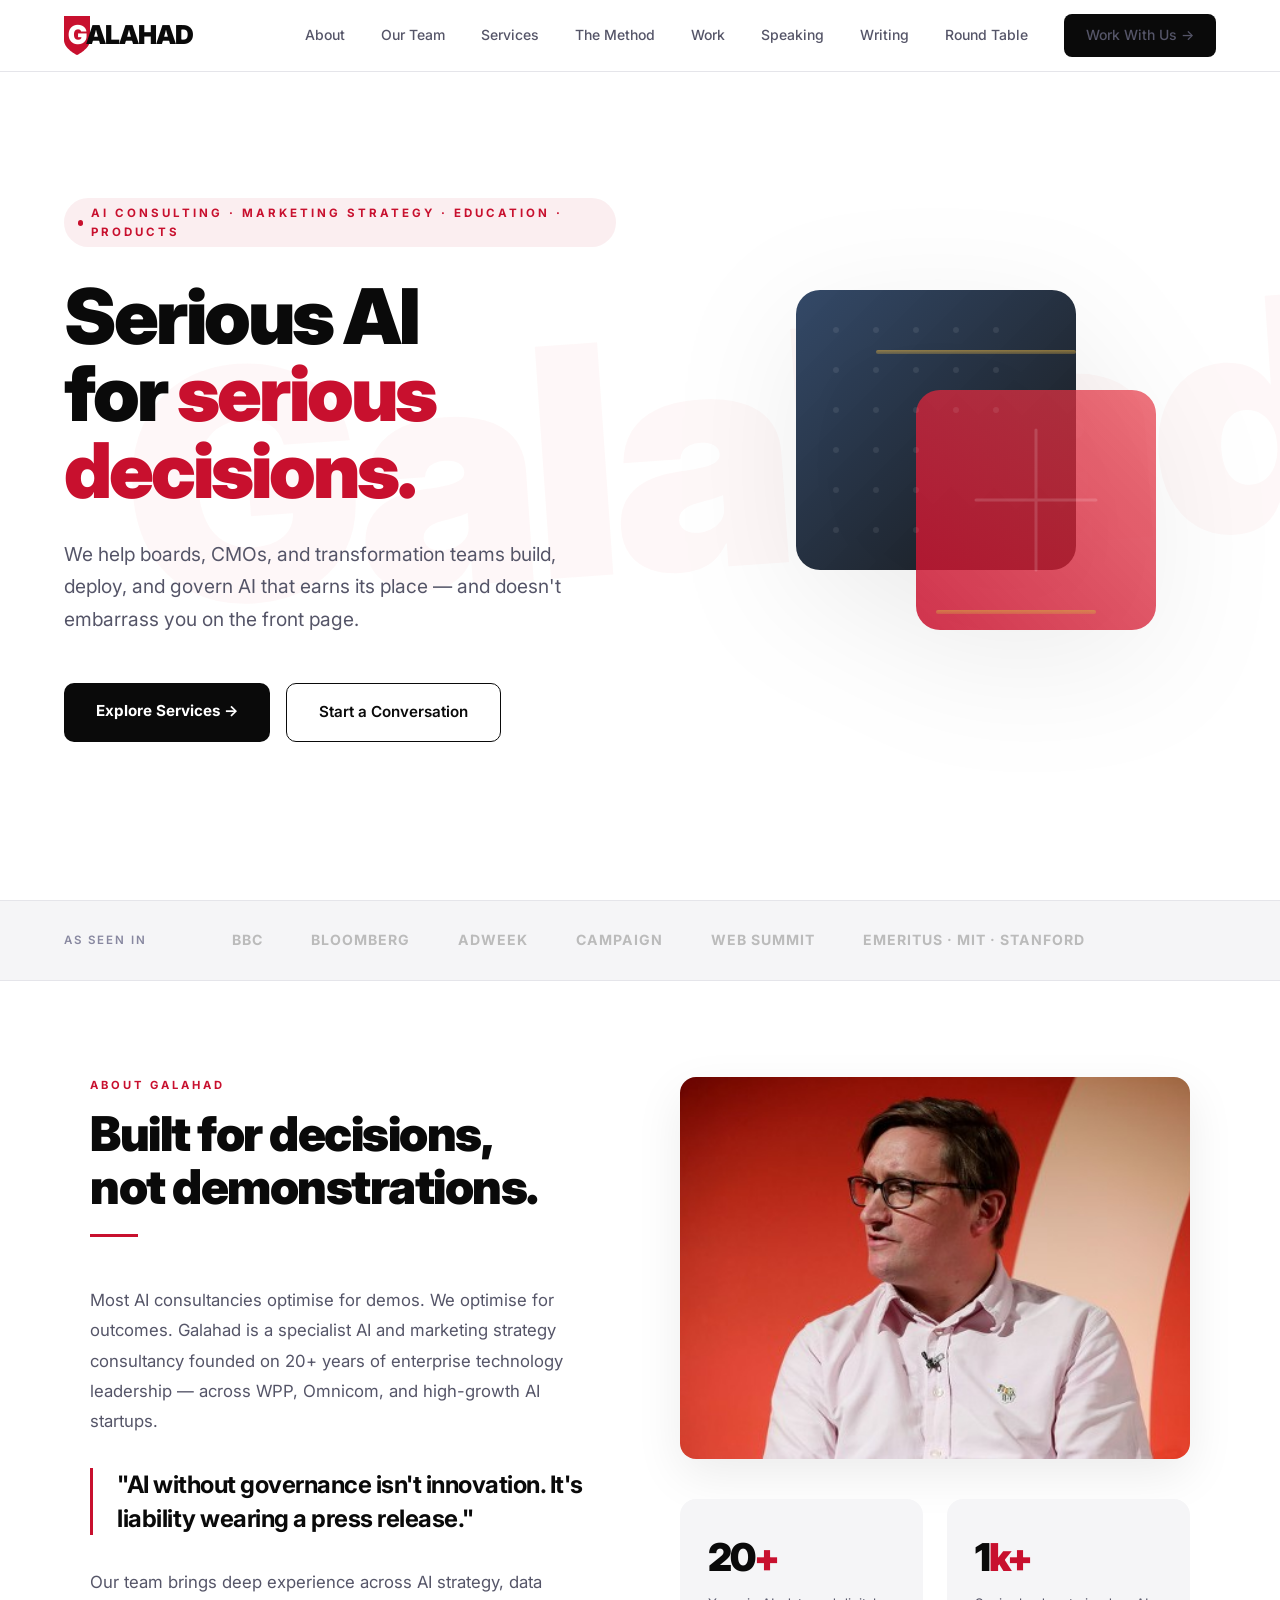
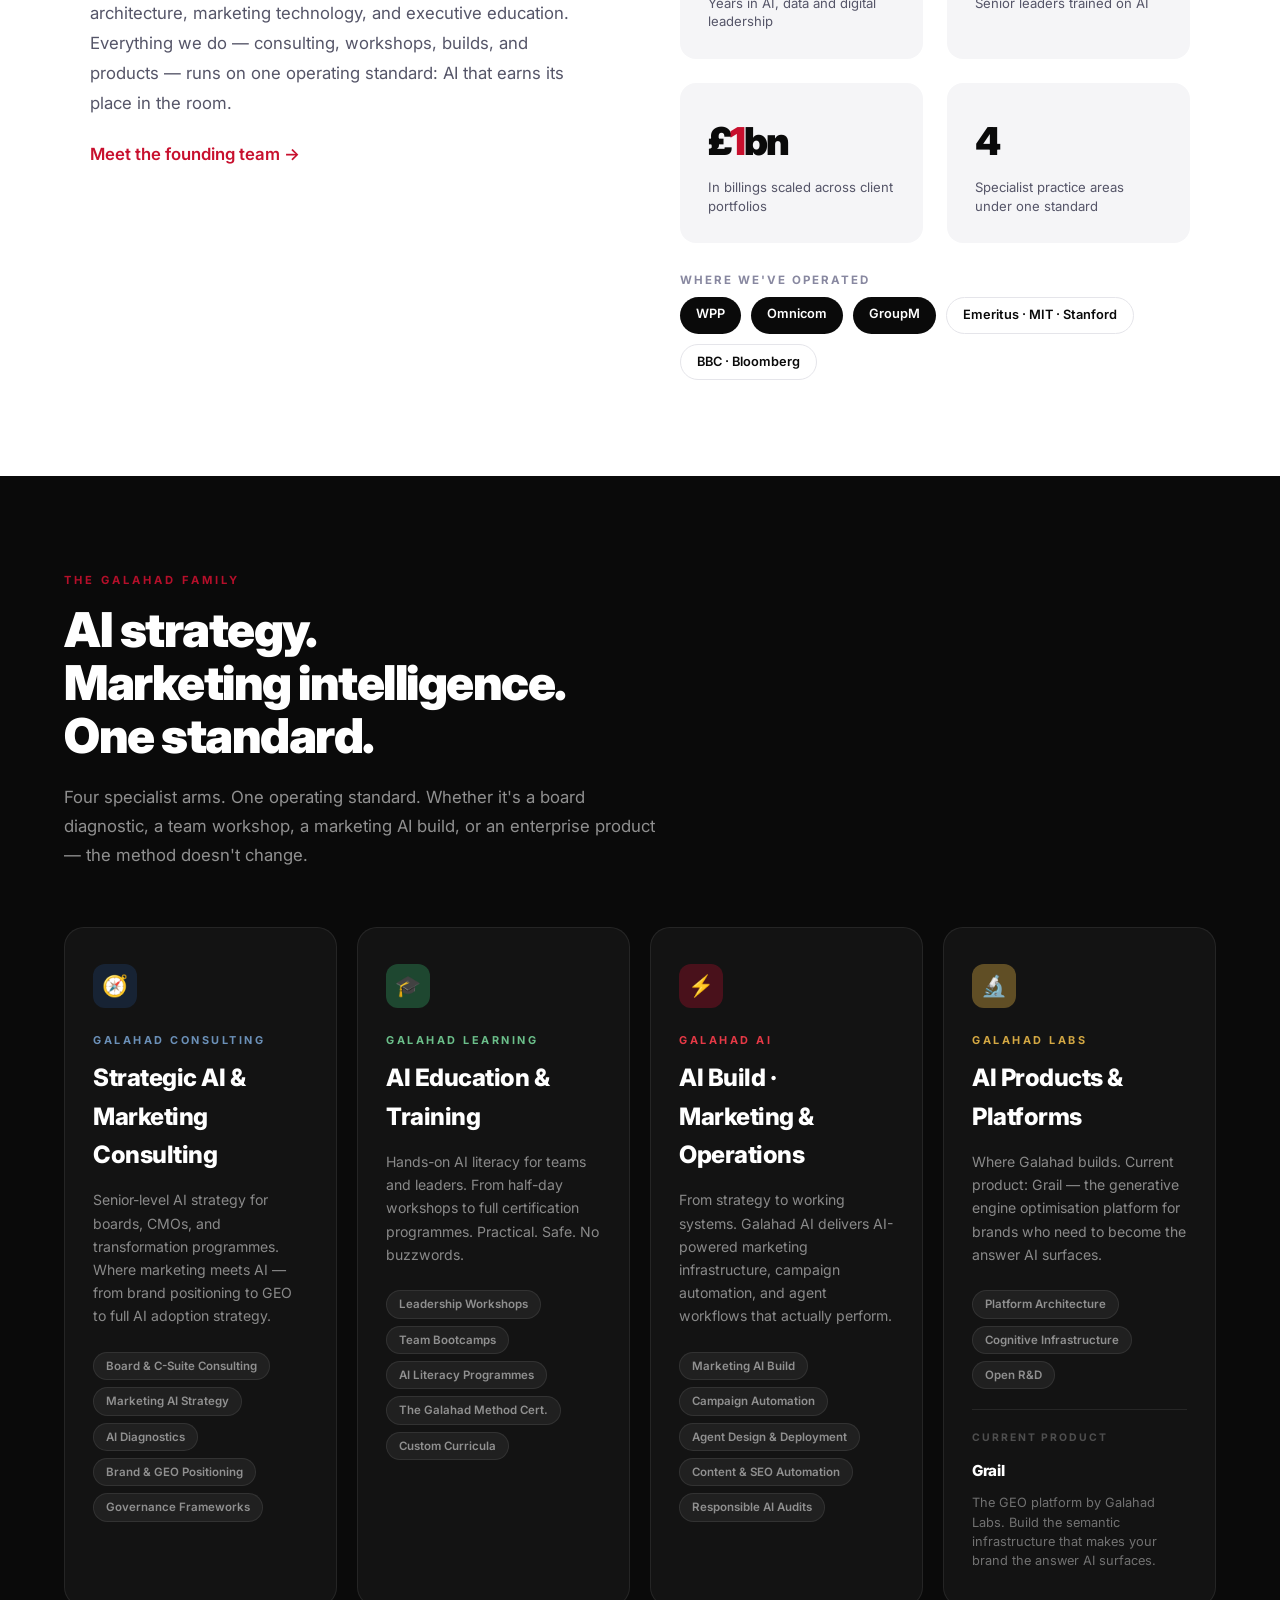
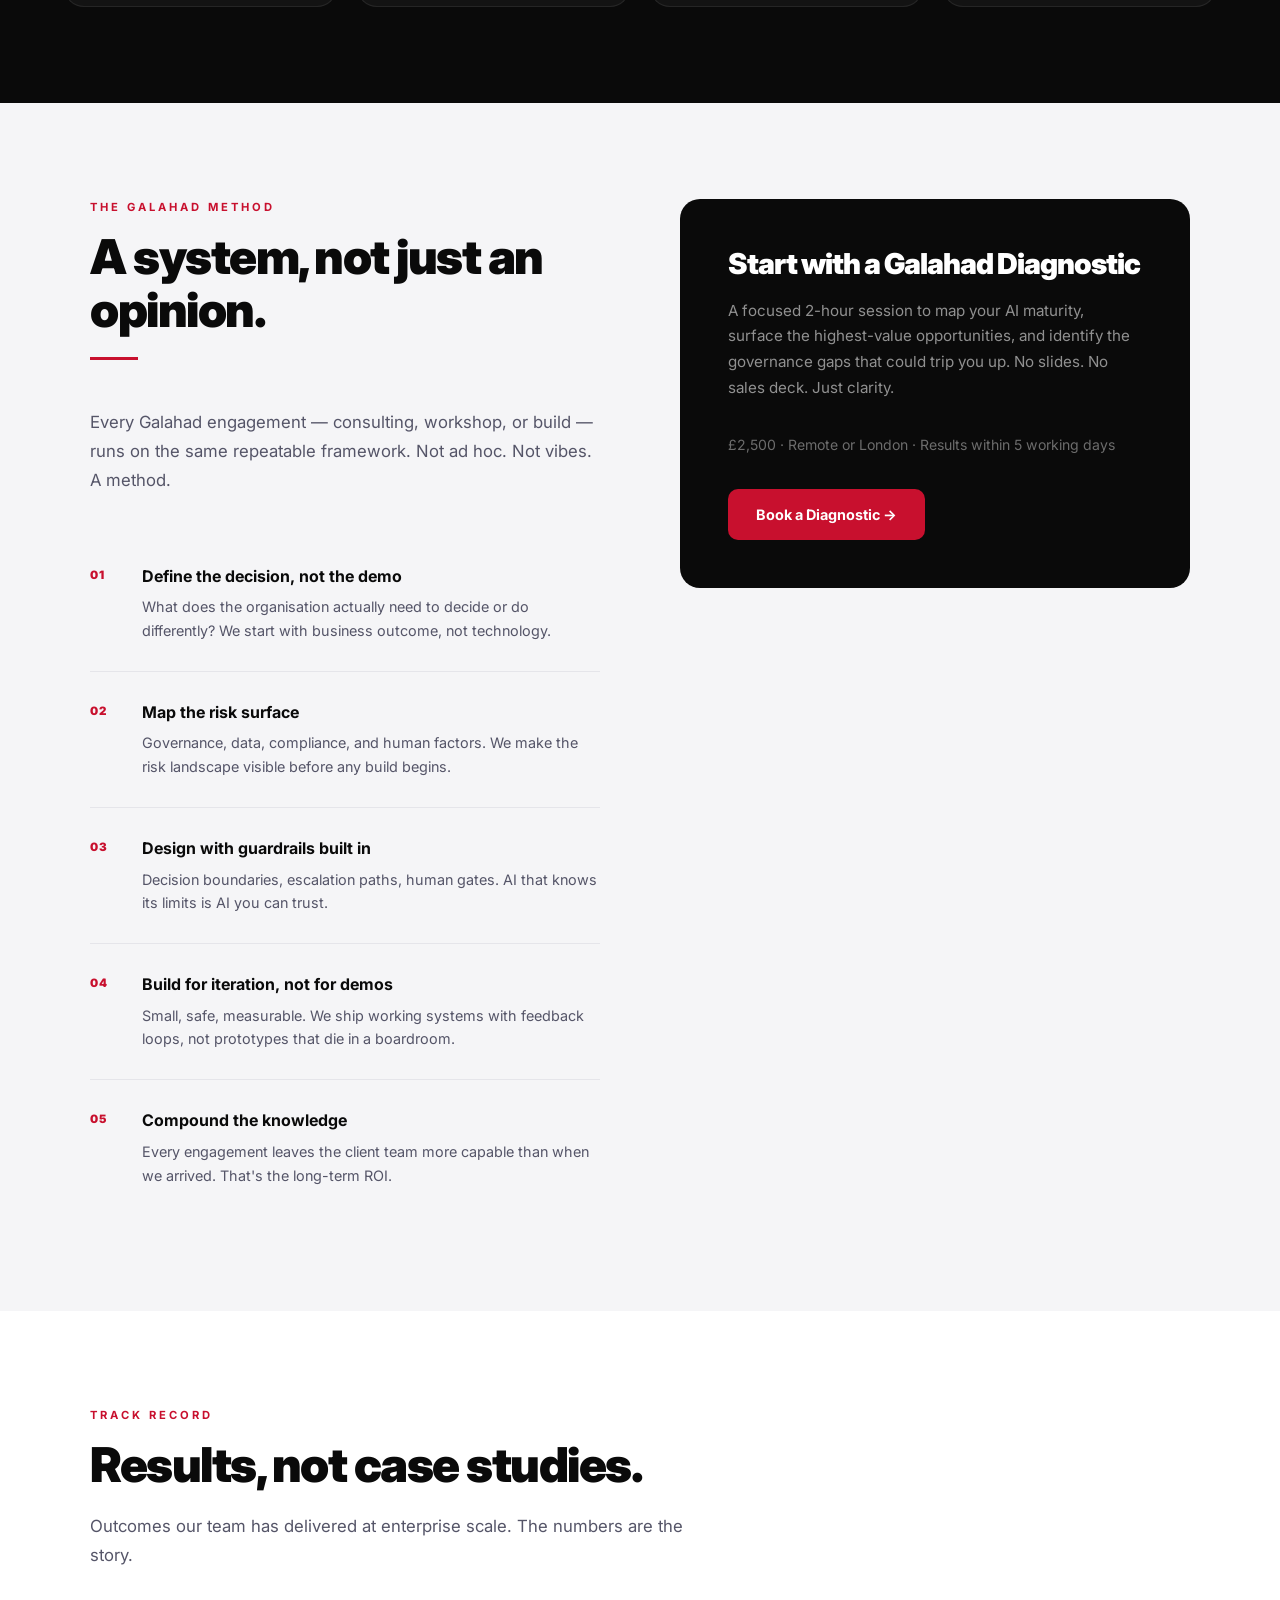
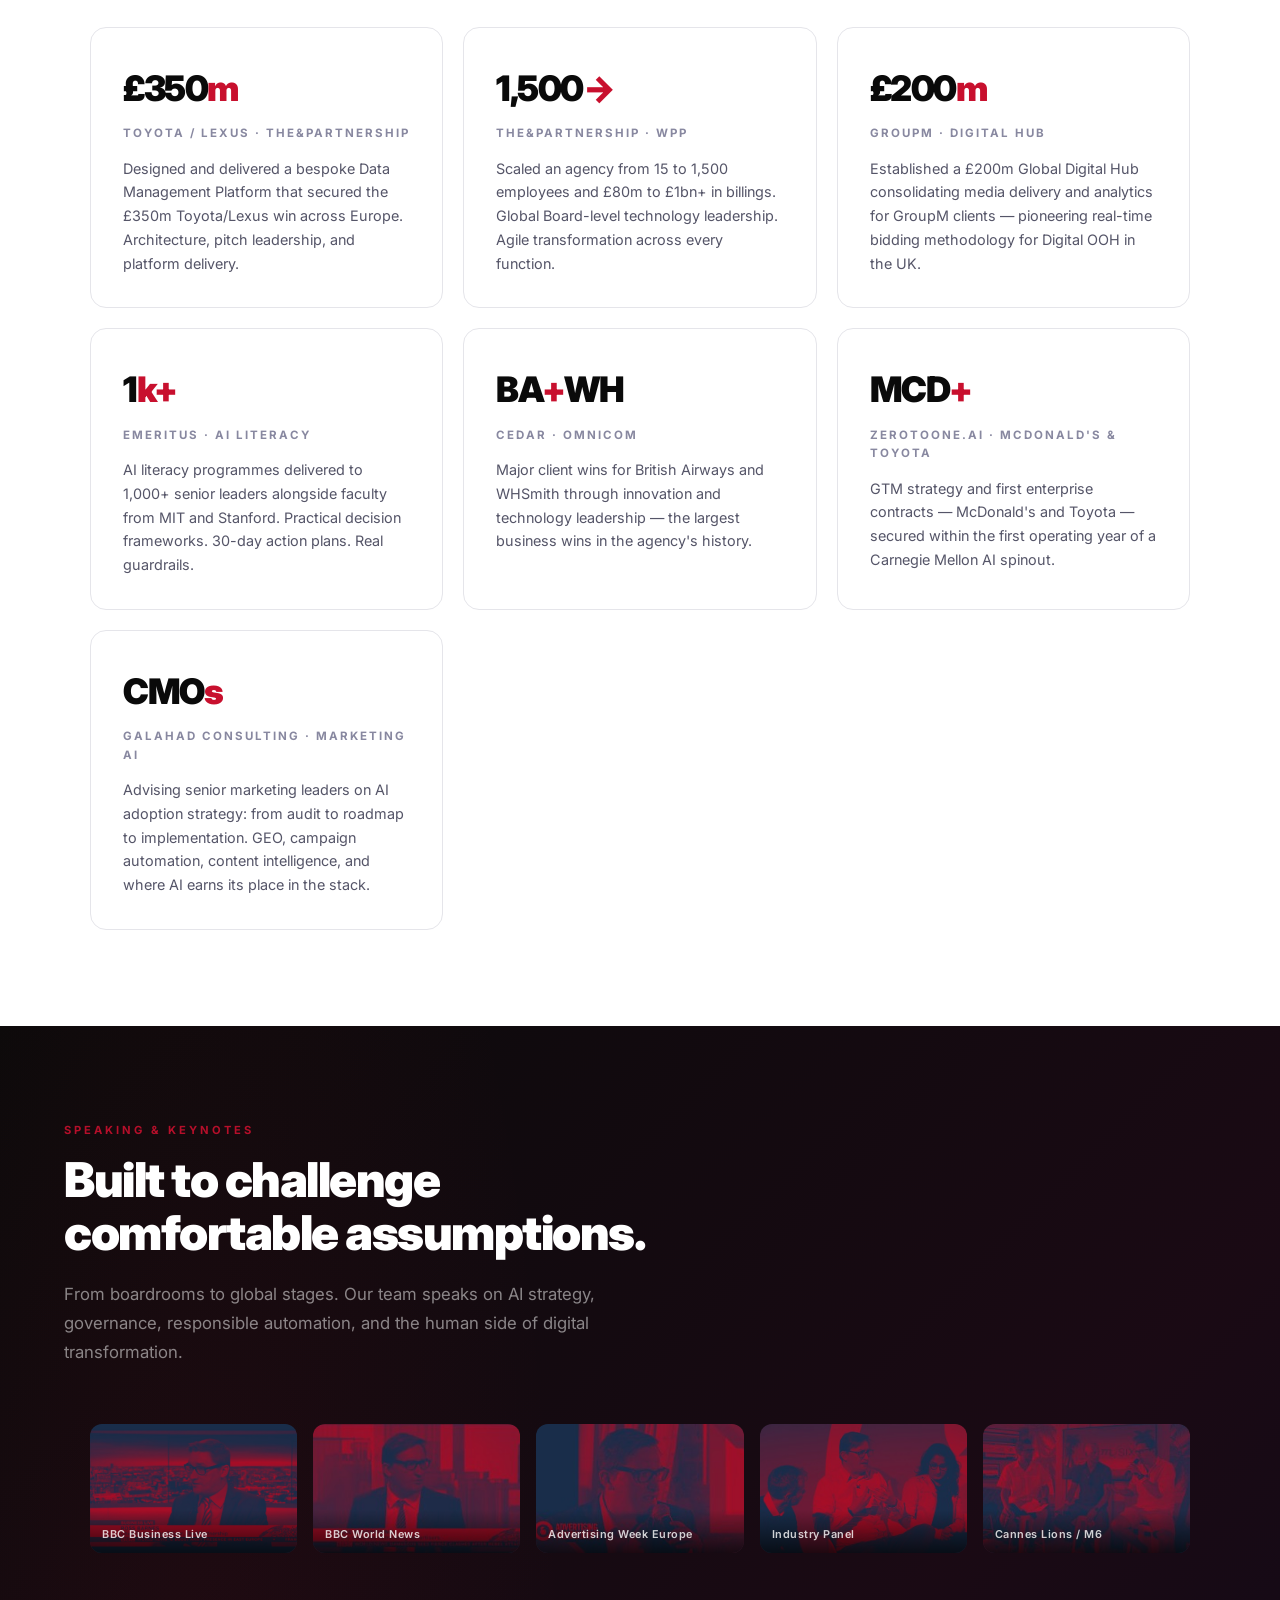
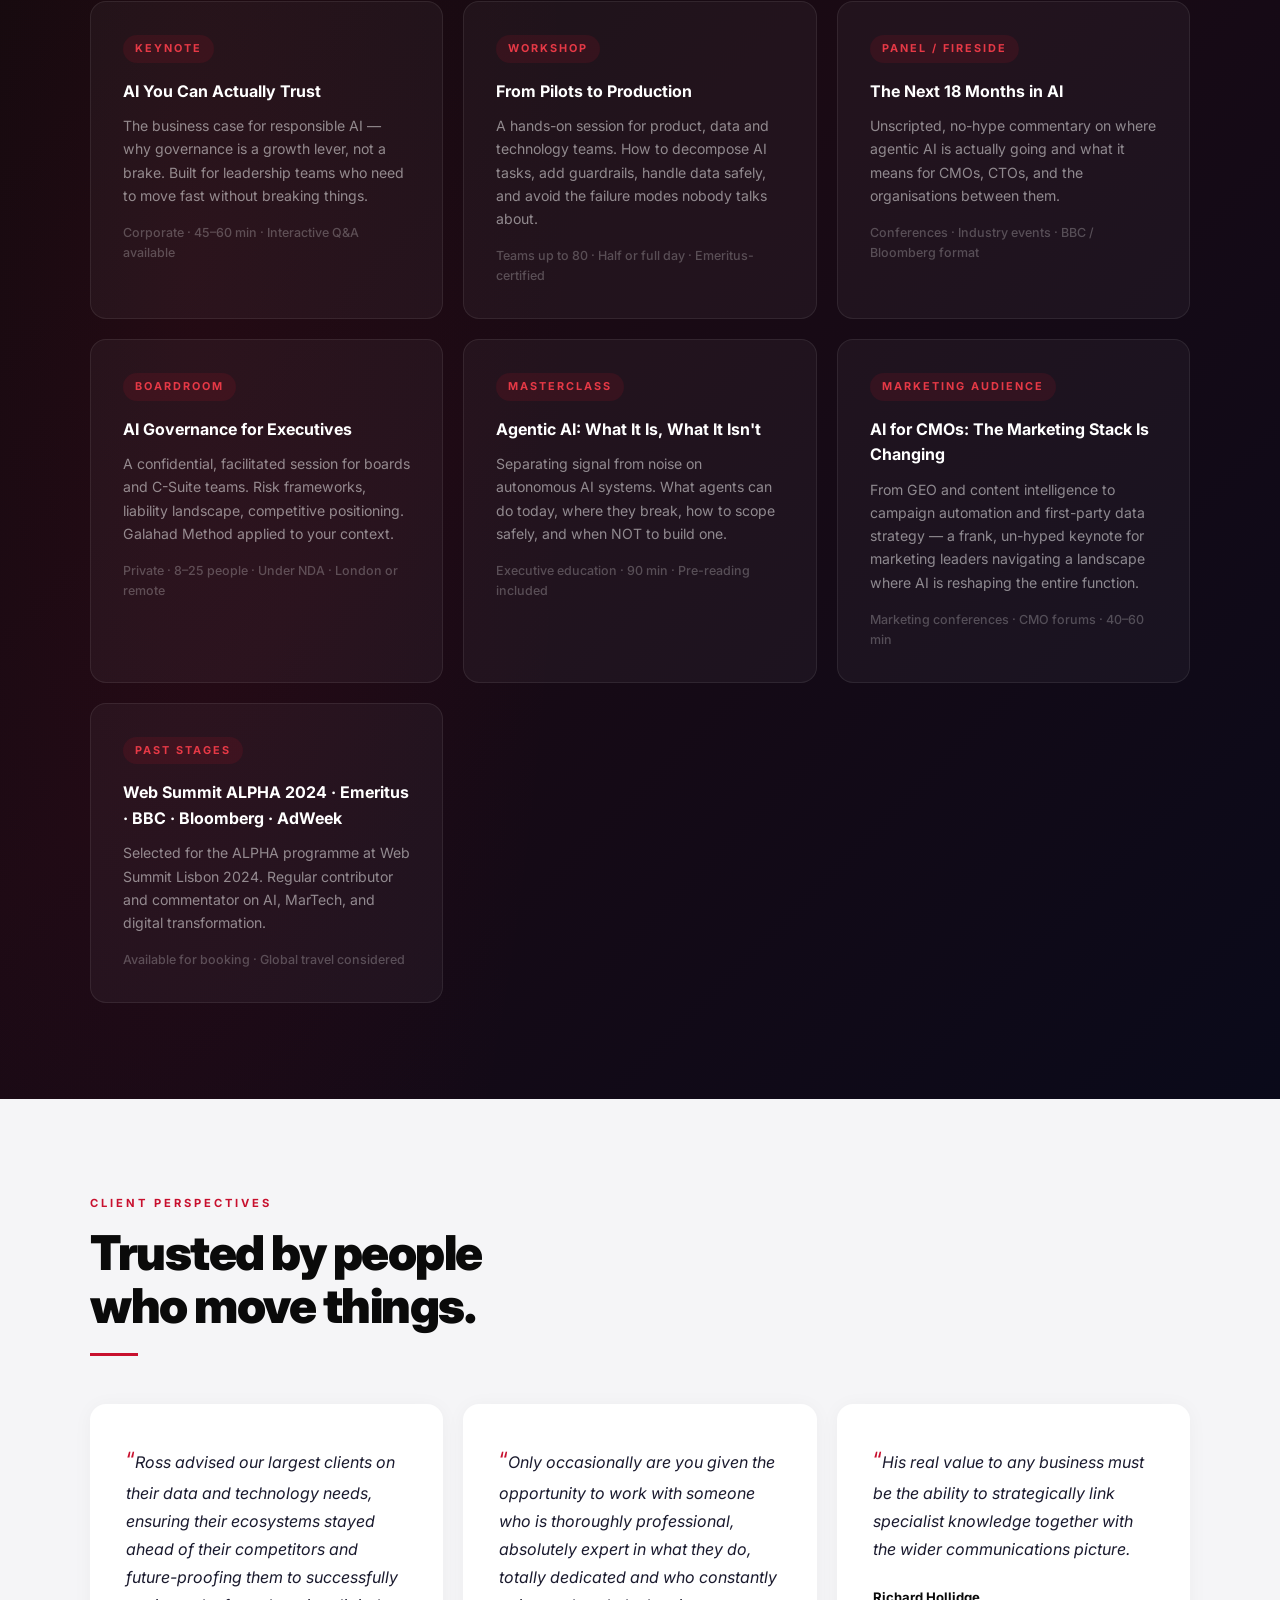
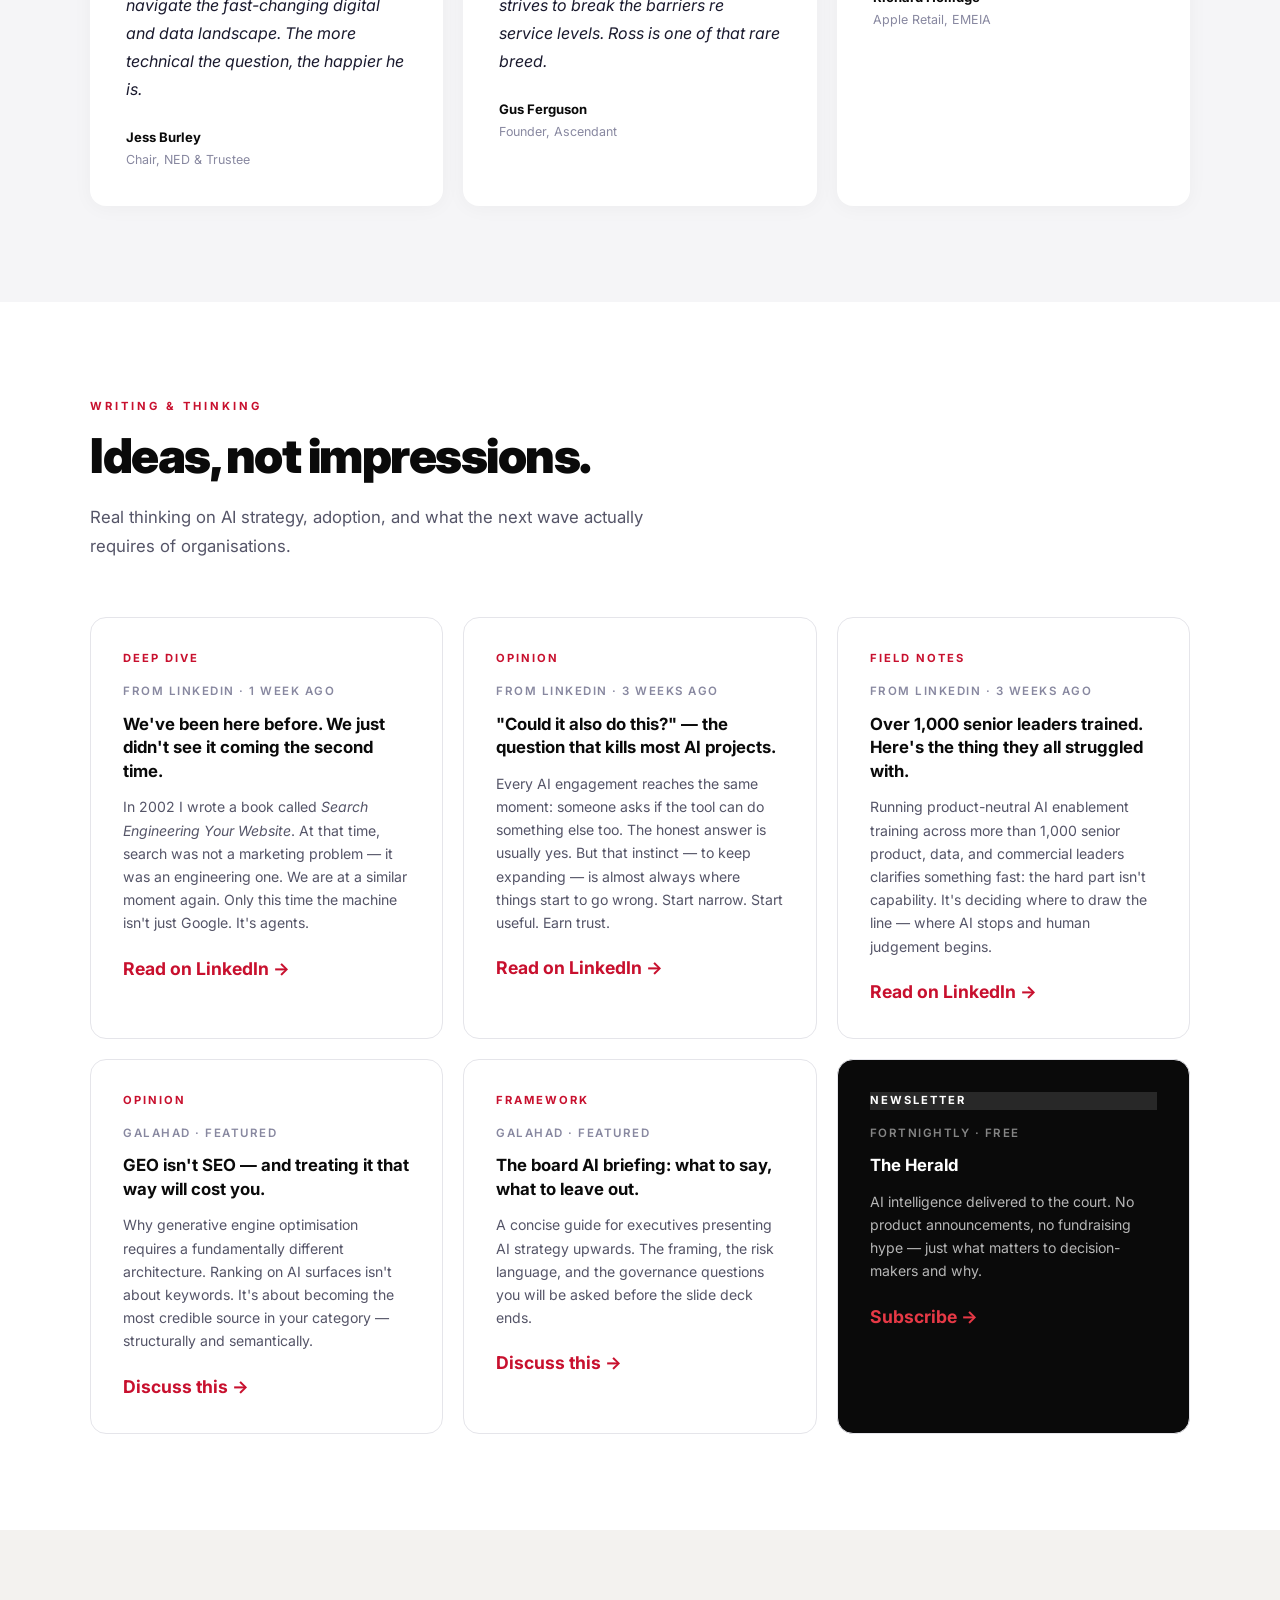
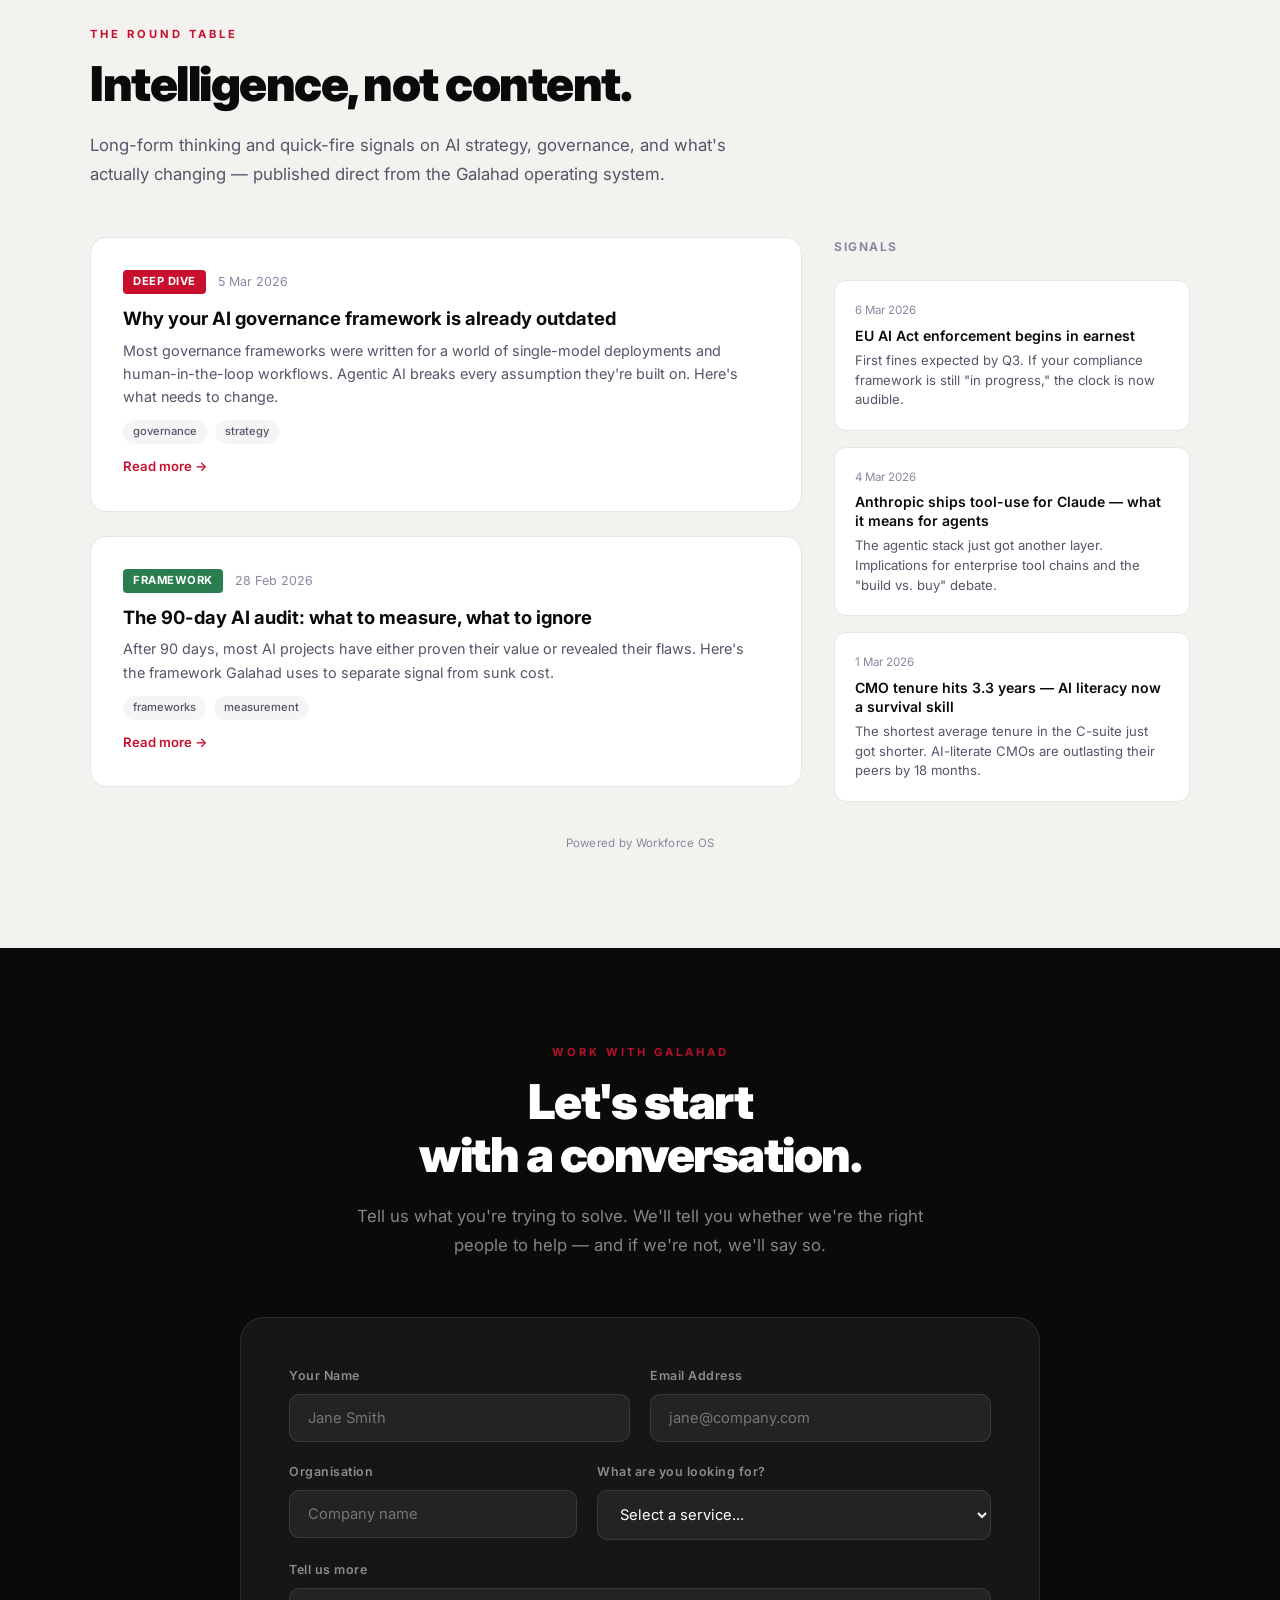
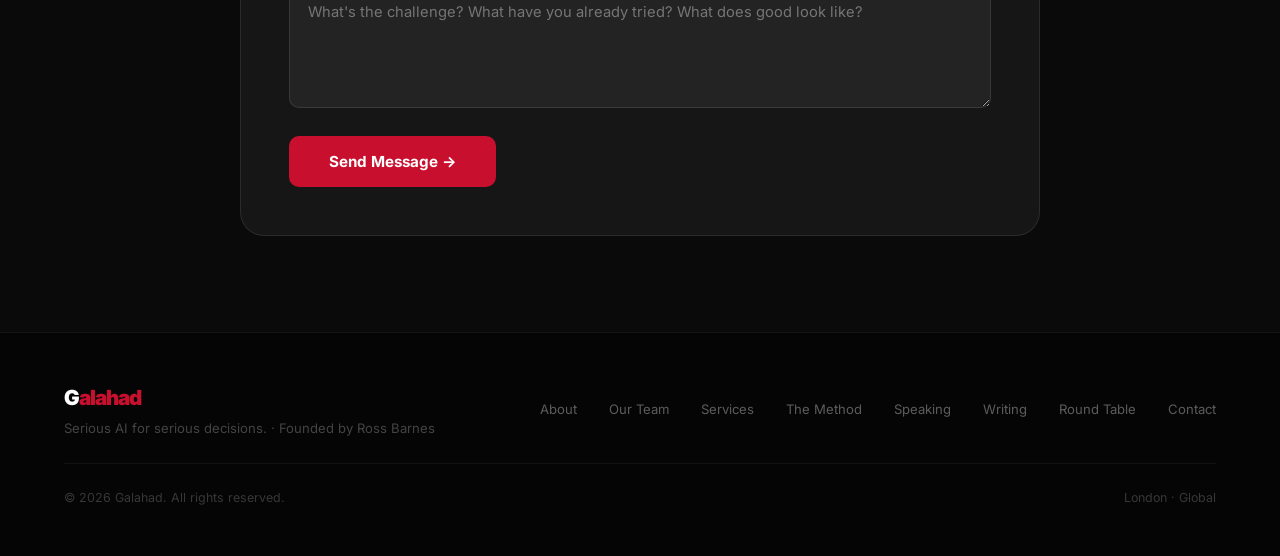
==== commit ccbdc4db: "Shift to firm-first positioning with dedicated About page - Hero: replaced personal headshot with ab" ====
--- a/index.html
+++ b/index.html
@@ -4,7 +4,586 @@
 <meta charset="UTF-8">
 <meta name="viewport" content="width=device-width, initial-scale=1.0">
 <title>Galahad — Serious AI for Serious Decisions</title>
-<link rel="stylesheet" href="css/galahad.css">
+<style>
+  @import url('https://fonts.googleapis.com/css2?family=Inter:wght@300;400;500;600;700;800;900&display=swap');
+
+  * { margin: 0; padding: 0; box-sizing: border-box; }
+
+  :root {
+    --ink:      #0a0a0a;
+    --slate:    #1a1a2e;
+    --mid:      #555568;
+    --light:    #8888a0;
+    --bg:       #fafafa;
+    --white:    #ffffff;
+    --red:      #c8102e;
+    --red2:     #e63946;
+    --border:   #e5e5ea;
+    --card:     #ffffff;
+
+    /* sub-brand colours */
+    --consulting: #1d3557;
+    --learning: #2a7d4f;
+    --ai:       #c8102e;
+    --labs:     #d4a843;
+  }
+
+  html { scroll-behavior: smooth; }
+  body { font-family: 'Inter', sans-serif; background: #fff; color: var(--ink); line-height: 1.6; }
+
+  /* ─── NAV ─── */
+  nav {
+    position: fixed; top: 0; width: 100%; z-index: 100;
+    background: rgba(255,255,255,0.96);
+    backdrop-filter: blur(20px);
+    border-bottom: 1px solid var(--border);
+    padding: 0 64px;
+    display: flex; justify-content: space-between; align-items: center;
+    height: 72px;
+  }
+  .logo {
+    text-decoration: none;
+    display: flex;
+    align-items: center;
+  }
+  .logo em { color: var(--red); font-style: normal; }
+  .nav-links { display: flex; gap: 36px; align-items: center; }
+  .nav-links a {
+    text-decoration: none; color: var(--mid); font-size: 0.875rem; font-weight: 500;
+    transition: color 0.2s;
+  }
+  .nav-links a:hover { color: var(--ink); }
+  .nav-cta {
+    background: var(--ink); color: #fff;
+    padding: 10px 22px; border-radius: 8px;
+    font-size: 0.85rem; font-weight: 600; text-decoration: none;
+    transition: background 0.2s;
+  }
+  .nav-cta:hover { background: var(--red); }
+
+  /* ─── HERO ─── */
+  .hero {
+    min-height: 100vh;
+    display: grid; grid-template-columns: 1fr 1fr;
+    align-items: center;
+    padding: 120px 64px 80px;
+    position: relative; overflow: hidden;
+    background: #fff;
+    gap: 48px;
+  }
+  .hero-inner { max-width: 760px; position: relative; z-index: 2; }
+  .hero-image {
+    position: relative; z-index: 2;
+    display: flex; justify-content: flex-end; align-items: center;
+  }
+  .hero-image img {
+    width: 100%; max-width: 440px;
+    border-radius: 20px;
+    object-fit: cover;
+    box-shadow: 0 32px 64px rgba(0,0,0,0.12);
+  }
+  .hero-visual {
+    position: relative; z-index: 2;
+    display: flex; justify-content: flex-end; align-items: center;
+  }
+  .hero-visual svg {
+    width: 100%; max-width: 480px;
+    filter: drop-shadow(0 32px 64px rgba(0,0,0,0.08));
+  }
+  .hero-eyebrow {
+    display: inline-flex; align-items: center; gap: 8px;
+    font-size: 0.72rem; letter-spacing: 3px; text-transform: uppercase;
+    font-weight: 700; color: var(--red);
+    background: rgba(200,16,46,0.07); padding: 6px 14px; border-radius: 100px;
+    margin-bottom: 32px;
+  }
+  .hero-eyebrow span { width: 6px; height: 6px; background: var(--red); border-radius: 50%; }
+  .hero h1 {
+    font-size: clamp(3rem, 6vw, 5.5rem);
+    font-weight: 900; letter-spacing: -3px; line-height: 1.0;
+    color: var(--ink); margin-bottom: 28px;
+  }
+  .hero h1 .highlight { color: var(--red); }
+  .hero .sub {
+    font-size: 1.2rem; color: var(--mid); font-weight: 400;
+    max-width: 540px; line-height: 1.7; margin-bottom: 48px;
+  }
+  .hero-actions { display: flex; gap: 16px; flex-wrap: wrap; }
+  .btn-primary {
+    background: var(--ink); color: #fff;
+    padding: 16px 32px; border-radius: 10px;
+    font-size: 0.95rem; font-weight: 700; text-decoration: none;
+    transition: background 0.2s;
+  }
+  .btn-primary:hover { background: var(--red); }
+  .btn-secondary {
+    border: 1.5px solid var(--ink); color: var(--ink);
+    padding: 16px 32px; border-radius: 10px;
+    font-size: 0.95rem; font-weight: 600; text-decoration: none;
+    transition: all 0.2s;
+  }
+  .btn-secondary:hover { background: var(--ink); color: #fff; }
+  .hero-bg-word {
+    position: absolute; right: -60px; top: 50%;
+    transform: translateY(-50%) rotate(-4deg);
+    font-size: clamp(160px, 25vw, 320px); font-weight: 900;
+    letter-spacing: -10px; color: rgba(200,16,46,0.03);
+    user-select: none; white-space: nowrap; z-index: 1;
+  }
+
+  /* ─── LOGOS BAR ─── */
+  .logos-bar {
+    background: #f5f5f7; padding: 28px 64px;
+    display: flex; align-items: center;
+    border-top: 1px solid var(--border); border-bottom: 1px solid var(--border);
+  }
+  .logos-label {
+    font-size: 0.72rem; letter-spacing: 2px; text-transform: uppercase;
+    color: var(--light); font-weight: 600; white-space: nowrap; margin-right: 48px;
+    min-width: 120px;
+  }
+  .logos-list { display: flex; gap: 48px; align-items: center; flex-wrap: wrap; }
+  .logos-list span {
+    font-size: 0.88rem; font-weight: 700; color: #bbb;
+    text-transform: uppercase; letter-spacing: 1px;
+  }
+
+  /* ─── SECTION COMMONS ─── */
+  section { padding: 96px 64px; }
+  .section-label {
+    font-size: 0.7rem; letter-spacing: 3px; text-transform: uppercase;
+    font-weight: 700; color: var(--red); margin-bottom: 14px;
+  }
+  .section-title {
+    font-size: clamp(2rem, 4vw, 3rem); font-weight: 900;
+    letter-spacing: -1.5px; line-height: 1.1; color: var(--ink);
+    max-width: 700px; margin-bottom: 20px;
+  }
+  .section-intro {
+    font-size: 1.05rem; color: var(--mid); max-width: 600px;
+    line-height: 1.75; margin-bottom: 56px;
+  }
+  .divider { width: 48px; height: 3px; background: var(--red); margin: 20px 0 48px; }
+
+  /* ─── ABOUT ─── */
+  .about { background: #fff; }
+  .about-grid {
+    display: grid; grid-template-columns: 1fr 1fr;
+    gap: 80px; align-items: start; max-width: 1100px; margin: 0 auto;
+  }
+  .about-portrait {
+    width: 100%; border-radius: 16px; margin-bottom: 32px;
+    object-fit: cover; aspect-ratio: 4/3;
+    box-shadow: 0 16px 48px rgba(0,0,0,0.08);
+  }
+  .about-text p { font-size: 1.05rem; color: var(--mid); line-height: 1.8; margin-bottom: 20px; }
+  .about-text .big-quote {
+    font-size: 1.5rem; font-weight: 700; color: var(--ink);
+    line-height: 1.4; letter-spacing: -0.5px;
+    border-left: 3px solid var(--red); padding-left: 24px;
+    margin: 32px 0;
+  }
+  .about-stats { display: grid; grid-template-columns: 1fr 1fr; gap: 24px; }
+  .stat-box { background: #f5f5f7; border-radius: 16px; padding: 28px; }
+  .stat-box .stat-num {
+    font-size: 2.4rem; font-weight: 900; letter-spacing: -2px; color: var(--ink);
+  }
+  .stat-box .stat-num em { color: var(--red); font-style: normal; }
+  .stat-box .stat-label { font-size: 0.82rem; color: var(--mid); margin-top: 6px; line-height: 1.4; }
+  .media-label {
+    font-size: 0.72rem; letter-spacing: 2px; text-transform: uppercase;
+    font-weight: 700; color: var(--light); margin-bottom: 8px; margin-top: 28px;
+  }
+  .media-chips { display: flex; flex-wrap: wrap; gap: 10px; }
+  .chip {
+    background: var(--ink); color: #fff;
+    font-size: 0.8rem; font-weight: 600; padding: 7px 16px; border-radius: 100px;
+  }
+  .chip.outlined {
+    background: transparent; color: var(--ink); border: 1.5px solid var(--border);
+  }
+
+  /* ─── SUB-BRANDS ─── */
+  .brands { background: var(--ink); }
+  .brands .section-label { color: rgba(200,16,46,0.9); }
+  .brands .section-title { color: #fff; }
+  .brands .section-intro { color: rgba(255,255,255,0.55); }
+  .brands-grid {
+    display: grid; grid-template-columns: repeat(4, 1fr);
+    gap: 20px; margin-top: 56px;
+  }
+  .brand-card {
+    background: rgba(255,255,255,0.04);
+    border: 1px solid rgba(255,255,255,0.08);
+    border-radius: 20px; padding: 36px 28px;
+    transition: all 0.25s; position: relative; overflow: hidden;
+  }
+  .brand-card::before {
+    content: ''; position: absolute; top: 0; left: 0; right: 0; height: 3px;
+    opacity: 0; transition: opacity 0.25s;
+  }
+  .brand-card:hover { background: rgba(255,255,255,0.07); transform: translateY(-4px); }
+  .brand-card:hover::before { opacity: 1; }
+
+  .brand-card[data-brand="consulting"]::before { background: var(--consulting); }
+  .brand-card[data-brand="learning"]::before { background: var(--learning); }
+  .brand-card[data-brand="ai"]::before       { background: var(--ai); }
+  .brand-card[data-brand="labs"]::before     { background: #d4a843; }
+
+  .brand-icon {
+    width: 44px; height: 44px; border-radius: 12px;
+    display: flex; align-items: center; justify-content: center;
+    font-size: 1.3rem; margin-bottom: 24px;
+  }
+  .brand-card[data-brand="consulting"] .brand-icon { background: rgba(29,53,87,0.5); }
+  .brand-card[data-brand="learning"] .brand-icon { background: rgba(42,125,79,0.5); }
+  .brand-card[data-brand="ai"]       .brand-icon { background: rgba(200,16,46,0.3); }
+  .brand-card[data-brand="labs"]     .brand-icon { background: rgba(212,168,67,0.4); }
+
+  .brand-name {
+    font-size: 0.68rem; letter-spacing: 2.5px; text-transform: uppercase;
+    font-weight: 700; margin-bottom: 10px;
+  }
+  .brand-card[data-brand="consulting"] .brand-name { color: #6b90b8; }
+  .brand-card[data-brand="learning"] .brand-name { color: #6bbf8a; }
+  .brand-card[data-brand="ai"]       .brand-name { color: var(--red2); }
+  .brand-card[data-brand="labs"]     .brand-name { color: #d4a843; }
+
+  .brand-title {
+    font-size: 1.5rem; font-weight: 800; letter-spacing: -0.5px;
+    color: #fff; margin-bottom: 14px;
+  }
+  .brand-desc {
+    font-size: 0.88rem; color: rgba(255,255,255,0.5); line-height: 1.65;
+    margin-bottom: 24px;
+  }
+  .brand-services { display: flex; flex-wrap: wrap; gap: 7px; }
+  .brand-tag {
+    font-size: 0.72rem; font-weight: 600; padding: 4px 12px; border-radius: 100px;
+    background: rgba(255,255,255,0.06); color: rgba(255,255,255,0.5);
+    border: 1px solid rgba(255,255,255,0.08);
+  }
+  .brand-tag.product {
+    background: rgba(212,168,67,0.15); color: #d4a843;
+    border-color: rgba(212,168,67,0.25);
+  }
+
+  /* LABS product callout */
+  .labs-products {
+    margin-top: 20px; padding-top: 20px;
+    border-top: 1px solid rgba(255,255,255,0.08);
+  }
+  .labs-product-label {
+    font-size: 0.65rem; letter-spacing: 2px; text-transform: uppercase;
+    font-weight: 700; color: rgba(255,255,255,0.25); margin-bottom: 12px;
+  }
+  .labs-product {
+    display: flex; align-items: baseline; gap: 8px; margin-bottom: 10px;
+  }
+  .labs-product-name {
+    font-size: 0.95rem; font-weight: 800; color: #fff; letter-spacing: -0.3px;
+  }
+  .labs-product-desc {
+    font-size: 0.8rem; color: rgba(255,255,255,0.4); line-height: 1.5;
+  }
+
+  /* ─── METHOD ─── */
+  .method { background: #f5f5f7; }
+  .method-grid {
+    display: grid; grid-template-columns: 1fr 1fr;
+    gap: 80px; align-items: start; max-width: 1100px; margin: 0 auto;
+  }
+  .method-steps { display: flex; flex-direction: column; gap: 0; }
+  .method-step {
+    display: flex; gap: 24px; padding: 28px 0;
+    border-bottom: 1px solid var(--border);
+  }
+  .method-step:last-child { border-bottom: none; }
+  .step-num {
+    font-size: 0.72rem; font-weight: 900; color: var(--red);
+    letter-spacing: 1px; min-width: 28px; padding-top: 2px;
+  }
+  .step-content h4 { font-size: 1rem; font-weight: 700; color: var(--ink); margin-bottom: 6px; }
+  .step-content p { font-size: 0.9rem; color: var(--mid); line-height: 1.65; }
+  .method-cta-box {
+    background: var(--ink); border-radius: 20px; padding: 48px;
+    position: sticky; top: 100px;
+  }
+  .method-cta-box h3 {
+    font-size: 1.8rem; font-weight: 900; letter-spacing: -1px;
+    color: #fff; margin-bottom: 16px; line-height: 1.2;
+  }
+  .method-cta-box p {
+    font-size: 0.95rem; color: rgba(255,255,255,0.55);
+    line-height: 1.7; margin-bottom: 32px;
+  }
+  .method-cta-box a {
+    display: inline-block; background: var(--red); color: #fff;
+    padding: 14px 28px; border-radius: 10px;
+    font-size: 0.9rem; font-weight: 700; text-decoration: none; transition: opacity 0.2s;
+  }
+  .method-cta-box a:hover { opacity: 0.85; }
+
+  /* ─── WORK ─── */
+  .work { background: #fff; }
+  .work-grid {
+    display: grid; grid-template-columns: repeat(3, 1fr);
+    gap: 20px; max-width: 1100px; margin: 0 auto;
+  }
+  .work-card {
+    border: 1px solid var(--border); border-radius: 16px;
+    padding: 32px; transition: box-shadow 0.2s;
+  }
+  .work-card:hover { box-shadow: 0 8px 40px rgba(0,0,0,0.07); }
+  .work-result {
+    font-size: 2.2rem; font-weight: 900; letter-spacing: -1.5px;
+    color: var(--ink); margin-bottom: 8px;
+  }
+  .work-result em { color: var(--red); font-style: normal; }
+  .work-client {
+    font-size: 0.72rem; font-weight: 700; letter-spacing: 2px;
+    text-transform: uppercase; color: var(--light); margin-bottom: 14px;
+  }
+  .work-desc { font-size: 0.9rem; color: var(--mid); line-height: 1.65; }
+
+  /* ─── SPEAKING ─── */
+  .speaking {
+    background: linear-gradient(135deg, #0a0a0a 0%, #1a0a14 50%, #0a0a1a 100%);
+    position: relative; overflow: hidden;
+  }
+  .speaking::before {
+    content: '';
+    position: absolute; top: -50%; left: -20%; width: 70%; height: 200%;
+    background: radial-gradient(ellipse, rgba(200,16,46,0.08) 0%, transparent 60%);
+  }
+  .speaking .section-label { color: rgba(200,16,46,0.9); position: relative; }
+  .speaking .section-title { color: #fff; position: relative; }
+  .speaking .section-intro { color: rgba(255,255,255,0.5); position: relative; }
+  .speaking-grid {
+    display: grid; grid-template-columns: repeat(3, 1fr);
+    gap: 20px; max-width: 1100px; margin: 0 auto; position: relative;
+  }
+  .speaking-card {
+    background: rgba(255,255,255,0.04); border: 1px solid rgba(255,255,255,0.08);
+    border-radius: 16px; padding: 32px; transition: background 0.2s;
+  }
+  .speaking-card:hover { background: rgba(255,255,255,0.07); }
+  .speaking-tag {
+    display: inline-block; font-size: 0.68rem; font-weight: 700;
+    letter-spacing: 2px; text-transform: uppercase;
+    color: var(--red2); background: rgba(200,16,46,0.12);
+    padding: 5px 12px; border-radius: 100px; margin-bottom: 16px;
+  }
+  .speaking-card h4 { font-size: 1rem; font-weight: 700; color: #fff; margin-bottom: 10px; }
+  .speaking-card p { font-size: 0.88rem; color: rgba(255,255,255,0.5); line-height: 1.65; }
+  .speaking-card .speaking-venue {
+    font-size: 0.78rem; color: rgba(255,255,255,0.25); margin-top: 16px; font-weight: 500;
+  }
+
+  /* ─── SPEAKING PHOTOS ─── */
+  .speaking-photos {
+    display: grid; grid-template-columns: repeat(5, 1fr);
+    gap: 16px; max-width: 1100px; margin: 0 auto 48px;
+    position: relative;
+  }
+  .speaking-photo {
+    border-radius: 12px; overflow: hidden;
+    aspect-ratio: 16/10; position: relative;
+  }
+  .speaking-photo img {
+    width: 100%; height: 100%; object-fit: cover;
+    filter: brightness(0.85); transition: filter 0.3s;
+  }
+  .speaking-photo:hover img { filter: brightness(1); }
+  .speaking-photo .photo-caption {
+    position: absolute; bottom: 0; left: 0; right: 0;
+    background: linear-gradient(transparent, rgba(0,0,0,0.7));
+    padding: 16px 12px 10px;
+    font-size: 0.68rem; font-weight: 600; color: rgba(255,255,255,0.8);
+    letter-spacing: 0.5px;
+  }
+
+  /* ─── TESTIMONIALS ─── */
+  .testimonials { background: #f5f5f7; }
+  .testi-grid {
+    display: grid; grid-template-columns: repeat(3, 1fr);
+    gap: 20px; max-width: 1100px; margin: 0 auto;
+  }
+  .testi-card {
+    background: #fff; border-radius: 16px; padding: 36px;
+    box-shadow: 0 2px 20px rgba(0,0,0,0.04);
+  }
+  .testi-quote {
+    font-size: 1rem; color: var(--slate); line-height: 1.75;
+    font-style: italic; margin-bottom: 24px;
+  }
+  .testi-quote::before { content: '\201C'; color: var(--red); font-size: 1.4rem; font-style: normal; }
+  .testi-author { font-size: 0.82rem; font-weight: 700; color: var(--ink); }
+  .testi-role { font-size: 0.78rem; color: var(--light); margin-top: 2px; }
+
+  /* ─── WRITING ─── */
+  .writing { background: #fff; }
+  .writing-grid {
+    display: grid; grid-template-columns: repeat(3, 1fr);
+    gap: 20px; max-width: 1100px; margin: 0 auto;
+  }
+  .writing-card {
+    border: 1px solid var(--border); border-radius: 16px;
+    padding: 32px; transition: box-shadow 0.2s; cursor: pointer;
+  }
+  .writing-card:hover { box-shadow: 0 8px 40px rgba(0,0,0,0.07); }
+  .writing-type {
+    font-size: 0.7rem; font-weight: 700; letter-spacing: 2px;
+    text-transform: uppercase; color: var(--red); margin-bottom: 14px;
+  }
+  .writing-card h4 {
+    font-size: 1.05rem; font-weight: 700; color: var(--ink);
+    margin-bottom: 12px; line-height: 1.4;
+  }
+  .writing-card p { font-size: 0.88rem; color: var(--mid); line-height: 1.65; }
+  .writing-arrow { margin-top: 20px; font-size: 1.1rem; color: var(--red); font-weight: 700; text-decoration: none; display: inline-block; }
+  .writing-arrow:hover { color: var(--ink); }
+  .writing-meta { font-size: 0.72rem; color: var(--light); text-transform: uppercase; letter-spacing: 1.5px; font-weight: 600; margin-bottom: 12px; }
+  .writing-card em { font-style: italic; color: var(--mid); }
+
+  /* ─── ROUND TABLE ─── */
+  .roundtable { background: #f3f2ef; }
+  .roundtable-intro { max-width: 660px; margin-bottom: 48px; }
+  .roundtable-feed { display: grid; grid-template-columns: 2fr 1fr; gap: 32px; max-width: 1100px; margin: 0 auto; }
+  .rt-articles { display: flex; flex-direction: column; gap: 24px; }
+  .rt-signals { display: flex; flex-direction: column; gap: 16px; }
+  .rt-signals-header {
+    font-size: 0.75rem; font-weight: 700; text-transform: uppercase; letter-spacing: 1.5px;
+    color: var(--light); margin-bottom: 8px;
+  }
+  .rt-article-card {
+    background: var(--white); border-radius: 16px; padding: 32px;
+    border: 1px solid var(--border); transition: box-shadow 0.2s;
+  }
+  .rt-article-card:hover { box-shadow: 0 4px 24px rgba(0,0,0,0.06); }
+  .rt-article-meta {
+    display: flex; align-items: center; gap: 12px; margin-bottom: 12px;
+    font-size: 0.78rem; color: var(--light);
+  }
+  .rt-article-type {
+    background: var(--red); color: #fff; padding: 3px 10px; border-radius: 4px;
+    font-size: 0.7rem; font-weight: 700; text-transform: uppercase; letter-spacing: 0.5px;
+  }
+  .rt-article-type.signal { background: var(--consulting); }
+  .rt-article-type.framework { background: var(--learning); }
+  .rt-article-card h4 { font-size: 1.15rem; font-weight: 700; color: var(--ink); margin-bottom: 8px; line-height: 1.35; }
+  .rt-article-card p { font-size: 0.9rem; color: var(--mid); line-height: 1.6; }
+  .rt-article-link {
+    display: inline-block; margin-top: 12px; font-size: 0.82rem; font-weight: 600;
+    color: var(--red); text-decoration: none;
+  }
+  .rt-article-tags { display: flex; gap: 8px; margin-top: 12px; }
+  .rt-tag {
+    font-size: 0.7rem; padding: 3px 10px; border-radius: 20px;
+    background: rgba(0,0,0,0.04); color: var(--mid); font-weight: 500;
+  }
+  .rt-signal-card {
+    background: var(--white); border-radius: 12px; padding: 20px;
+    border: 1px solid var(--border); transition: box-shadow 0.2s;
+  }
+  .rt-signal-card:hover { box-shadow: 0 2px 12px rgba(0,0,0,0.05); }
+  .rt-signal-date { font-size: 0.72rem; color: var(--light); margin-bottom: 6px; }
+  .rt-signal-card h5 { font-size: 0.88rem; font-weight: 600; color: var(--ink); line-height: 1.35; margin-bottom: 6px; }
+  .rt-signal-card p { font-size: 0.82rem; color: var(--mid); line-height: 1.5; }
+  .rt-empty {
+    text-align: center; padding: 48px; color: var(--light); font-size: 0.9rem;
+    grid-column: 1 / -1;
+  }
+  .rt-powered {
+    text-align: center; margin-top: 32px; font-size: 0.72rem; color: var(--light);
+    letter-spacing: 0.3px;
+  }
+
+  /* ─── CONTACT ─── */
+  .contact { background: var(--ink); }
+  .contact-inner { max-width: 800px; margin: 0 auto; text-align: center; }
+  .contact .section-label { color: rgba(200,16,46,0.9); }
+  .contact .section-title { color: #fff; margin-left: auto; margin-right: auto; }
+  .contact .section-intro { color: rgba(255,255,255,0.5); margin-left: auto; margin-right: auto; }
+  .contact-form {
+    background: rgba(255,255,255,0.05); border: 1px solid rgba(255,255,255,0.09);
+    border-radius: 24px; padding: 48px; margin-top: 48px; text-align: left;
+  }
+  .form-row { display: grid; grid-template-columns: 1fr 1fr; gap: 20px; margin-bottom: 20px; }
+  .form-group { display: flex; flex-direction: column; gap: 8px; }
+  .form-group label {
+    font-size: 0.78rem; font-weight: 600; color: rgba(255,255,255,0.5); letter-spacing: 0.5px;
+  }
+  .form-group input, .form-group select, .form-group textarea {
+    background: rgba(255,255,255,0.06); border: 1px solid rgba(255,255,255,0.1);
+    border-radius: 10px; padding: 14px 18px;
+    font-size: 0.92rem; color: #fff; font-family: 'Inter', sans-serif;
+    transition: border-color 0.2s; outline: none;
+  }
+  .form-group input:focus, .form-group select:focus, .form-group textarea:focus {
+    border-color: rgba(200,16,46,0.5);
+  }
+  .form-group select option { background: #1a1a1a; }
+  .form-group textarea { resize: vertical; min-height: 120px; }
+  .form-full { grid-column: 1 / -1; }
+  .form-submit {
+    background: var(--red); color: #fff;
+    padding: 16px 40px; border-radius: 10px; border: none; cursor: pointer;
+    font-size: 0.95rem; font-weight: 700; font-family: 'Inter', sans-serif;
+    transition: opacity 0.2s; margin-top: 8px;
+  }
+  .form-submit:hover { opacity: 0.85; }
+
+  /* ─── FOOTER ─── */
+  footer {
+    background: #050505; padding: 48px 64px;
+    border-top: 1px solid rgba(255,255,255,0.06);
+  }
+  .footer-inner {
+    display: flex; justify-content: space-between; align-items: center;
+    max-width: 1200px; margin: 0 auto;
+  }
+  .footer-logo {
+    font-size: 1.3rem; font-weight: 900; letter-spacing: -1px; color: #fff;
+  }
+  .footer-logo em { color: var(--red); font-style: normal; }
+  .footer-tagline { font-size: 0.82rem; color: rgba(255,255,255,0.25); margin-top: 4px; }
+  .footer-links { display: flex; gap: 32px; }
+  .footer-links a {
+    font-size: 0.82rem; color: rgba(255,255,255,0.35); text-decoration: none; transition: color 0.2s;
+  }
+  .footer-links a:hover { color: rgba(255,255,255,0.7); }
+  .footer-copy {
+    font-size: 0.78rem; color: rgba(255,255,255,0.2);
+    max-width: 1200px; margin: 24px auto 0; padding-top: 24px;
+    border-top: 1px solid rgba(255,255,255,0.05);
+    display: flex; justify-content: space-between;
+  }
+
+  /* ─── RESPONSIVE ─── */
+  @media (max-width: 1000px) {
+    .brands-grid { grid-template-columns: 1fr 1fr; }
+    .about-grid, .method-grid { grid-template-columns: 1fr; gap: 48px; }
+    .hero { grid-template-columns: 1fr; }
+    .hero-image { justify-content: center; }
+    .hero-image img { max-width: 360px; }
+    .method-cta-box { position: static; }
+    .work-grid, .speaking-grid, .testi-grid, .writing-grid { grid-template-columns: 1fr 1fr; }
+    .speaking-photos { grid-template-columns: 1fr 1fr; }
+    .roundtable-feed { grid-template-columns: 1fr; }
+    nav, section, .logos-bar, footer { padding-left: 32px; padding-right: 32px; }
+  }
+  @media (max-width: 640px) {
+    .brands-grid, .work-grid, .speaking-grid, .testi-grid, .writing-grid { grid-template-columns: 1fr; }
+    .speaking-photos { grid-template-columns: 1fr 1fr; }
+    .form-row { grid-template-columns: 1fr; }
+    .hero { padding: 100px 32px 64px; grid-template-columns: 1fr; }
+    .hero h1 { letter-spacing: -2px; }
+    .hero-image img { max-width: 280px; }
+    nav { padding: 0 24px; }
+    .nav-links { display: none; }
+  }
+</style>
 </head>
 <body>
 
@@ -20,6 +599,7 @@
   </a>
   <div class="nav-links">
     <a href="#about">About</a>
+    <a href="about.html">Our Team</a>
     <a href="#brands">Services</a>
     <a href="#method">The Method</a>
     <a href="#work">Work</a>
@@ -36,7 +616,7 @@
     <div class="hero-eyebrow"><span></span>AI Consulting · Marketing Strategy · Education · Products</div>
     <h1>Serious AI<br>for <span class="highlight">serious decisions.</span></h1>
     <p class="sub">
-      Galahad helps boards, CMOs, and transformation teams build, deploy, and govern
+      We help boards, CMOs, and transformation teams build, deploy, and govern
       AI that earns its place — and doesn't embarrass you on the front page.
     </p>
     <div class="hero-actions">
@@ -44,8 +624,42 @@
       <a href="#contact" class="btn-secondary">Start a Conversation</a>
     </div>
   </div>
-  <div class="hero-image">
-    <img src="images/ross-headshot.jpg" alt="Ross Barnes — Founder, Galahad">
+  <div class="hero-visual">
+    <svg viewBox="0 0 480 480" xmlns="http://www.w3.org/2000/svg">
+      <!-- Abstract brand mark: interlocking geometric forms in brand colours -->
+      <defs>
+        <linearGradient id="g1" x1="0%" y1="0%" x2="100%" y2="100%">
+          <stop offset="0%" stop-color="#1d3557" stop-opacity="0.9"/>
+          <stop offset="100%" stop-color="#0a0a0a" stop-opacity="0.95"/>
+        </linearGradient>
+        <linearGradient id="g2" x1="0%" y1="100%" x2="100%" y2="0%">
+          <stop offset="0%" stop-color="#c8102e" stop-opacity="0.85"/>
+          <stop offset="100%" stop-color="#e63946" stop-opacity="0.7"/>
+        </linearGradient>
+        <linearGradient id="g3" x1="50%" y1="0%" x2="50%" y2="100%">
+          <stop offset="0%" stop-color="#d4a843" stop-opacity="0.6"/>
+          <stop offset="100%" stop-color="#d4a843" stop-opacity="0.3"/>
+        </linearGradient>
+      </defs>
+      <!-- Navy foundation block -->
+      <rect x="60" y="60" width="280" height="280" rx="24" fill="url(#g1)" />
+      <!-- Red accent block -->
+      <rect x="180" y="160" width="240" height="240" rx="24" fill="url(#g2)" />
+      <!-- Gold detail line -->
+      <rect x="140" y="120" width="200" height="4" rx="2" fill="url(#g3)" />
+      <rect x="200" y="380" width="160" height="4" rx="2" fill="url(#g3)" />
+      <!-- Abstract cross motif (the Galahad shield idea) -->
+      <path d="M300 200 L300 340 M240 270 L360 270" stroke="rgba(255,255,255,0.15)" stroke-width="3" stroke-linecap="round"/>
+      <!-- Subtle dot grid pattern -->
+      <g fill="rgba(255,255,255,0.08)">
+        <circle cx="100" cy="100" r="3"/><circle cx="140" cy="100" r="3"/><circle cx="180" cy="100" r="3"/><circle cx="220" cy="100" r="3"/><circle cx="260" cy="100" r="3"/>
+        <circle cx="100" cy="140" r="3"/><circle cx="140" cy="140" r="3"/><circle cx="180" cy="140" r="3"/><circle cx="220" cy="140" r="3"/><circle cx="260" cy="140" r="3"/>
+        <circle cx="100" cy="180" r="3"/><circle cx="140" cy="180" r="3"/><circle cx="180" cy="180" r="3"/><circle cx="220" cy="180" r="3"/><circle cx="260" cy="180" r="3"/>
+        <circle cx="100" cy="220" r="3"/><circle cx="140" cy="220" r="3"/><circle cx="180" cy="220" r="3"/>
+        <circle cx="100" cy="260" r="3"/><circle cx="140" cy="260" r="3"/><circle cx="180" cy="260" r="3"/>
+        <circle cx="100" cy="300" r="3"/><circle cx="140" cy="300" r="3"/><circle cx="180" cy="300" r="3"/>
+      </g>
+    </svg>
   </div>
   <div class="hero-bg-word">Galahad</div>
 </section>
@@ -68,26 +682,29 @@
   <div class="about-grid">
     <div class="about-text">
       <div class="section-label">About Galahad</div>
-      <h2 class="section-title">One founder.<br>20 years.<br>No filler.</h2>
+      <h2 class="section-title">Built for decisions,<br>not demonstrations.</h2>
       <div class="divider"></div>
       <p>
-        Ross Barnes has been building digital things since before they were called digital.
-        Global CTO at The&Partnership (WPP) — scaled from 15 to 1,500 people and from £80m
-        to £1bn+ in billings. Chief Innovation Officer at Cedar (Omnicom). Interim CTO at
-        ZerotoOne.ai, where the first enterprise clients were McDonald's and Toyota.
-        He wrote a book on search in 2002. The current moment feels oddly familiar.
+        Most AI consultancies optimise for demos. We optimise for outcomes.
+        Galahad is a specialist AI and marketing strategy consultancy founded on
+        20+ years of enterprise technology leadership — across WPP, Omnicom,
+        and high-growth AI startups.
       </p>
       <div class="big-quote">
         "AI without governance isn't innovation. It's liability wearing a press release."
       </div>
       <p>
-        Galahad exists because most AI consultancies optimise for demos. We optimise for
-        decisions. Everything we do — consulting, education, strategy, products — is built
-        on one principle: AI that earns its place in the room.
+        Our team brings deep experience across AI strategy, data architecture,
+        marketing technology, and executive education. Everything we do — consulting,
+        workshops, builds, and products — runs on one operating standard: AI that
+        earns its place in the room.
       </p>
+      <p>
+        <a href="about.html" style="color:var(--red); font-weight:600; text-decoration:none;">Meet the founding team →</a>
+      </p>
     </div>
     <div>
-      <img src="images/ross-studio-bw.jpg" alt="Ross Barnes" class="about-portrait">
+      <img src="images/ross-editorial-portrait.jpg" alt="Galahad Consultants" class="about-portrait">
       <div class="about-stats">
         <div class="stat-box">
           <div class="stat-num">20<em>+</em></div>
@@ -95,24 +712,24 @@
         </div>
         <div class="stat-box">
           <div class="stat-num">1<em>k+</em></div>
-          <div class="stat-label">Senior leaders trained on AI at Emeritus</div>
+          <div class="stat-label">Senior leaders trained on AI</div>
         </div>
         <div class="stat-box">
           <div class="stat-num">£<em>1</em>bn</div>
-          <div class="stat-label">In billings scaled at The&Partnership</div>
+          <div class="stat-label">In billings scaled across client portfolios</div>
         </div>
         <div class="stat-box">
-          <div class="stat-num">30<em>%</em></div>
-          <div class="stat-label">Client acquisition growth at Ascendancy</div>
-        </div>
-      </div>
-      <div class="media-label">Roles & Credentials</div>
+          <div class="stat-num">4</div>
+          <div class="stat-label">Specialist practice areas under one standard</div>
+        </div>
+      </div>
+      <div class="media-label">Where We've Operated</div>
       <div class="media-chips">
-        <span class="chip">Emeritus Faculty</span>
-        <span class="chip">Ex-Global CTO, WPP</span>
-        <span class="chip outlined">BBC Commentator</span>
-        <span class="chip outlined">Web Summit ALPHA 2024</span>
-        <span class="chip outlined">CTO of the Year, Shortlisted</span>
+        <span class="chip">WPP</span>
+        <span class="chip">Omnicom</span>
+        <span class="chip">GroupM</span>
+        <span class="chip outlined">Emeritus · MIT · Stanford</span>
+        <span class="chip outlined">BBC · Bloomberg</span>
       </div>
     </div>
   </div>
@@ -164,13 +781,6 @@
         <span class="brand-tag">The Galahad Method Cert.</span>
         <span class="brand-tag">Custom Curricula</span>
       </div>
-      <div class="labs-products">
-        <div class="labs-product-label">Product</div>
-        <a href="enable.html" class="labs-product" style="text-decoration:none; color:inherit;">
-          <div class="labs-product-name">Enable</div>
-        </a>
-        <p class="labs-product-desc">14-day AI career transition sprint. Five modules, 42 tasks, real artefacts. From audit to launch.</p>
-      </div>
     </div>
 
     <!-- AI STRATEGY -->
@@ -206,15 +816,11 @@
         <span class="brand-tag">Open R&D</span>
       </div>
       <div class="labs-products">
-        <div class="labs-product-label">Products</div>
-        <a href="grail.html" class="labs-product" style="text-decoration:none; color:inherit;">
+        <div class="labs-product-label">Current Product</div>
+        <div class="labs-product">
           <div class="labs-product-name">Grail</div>
-        </a>
-        <p class="labs-product-desc">The GEO platform. Build the semantic infrastructure that makes your brand the answer AI surfaces.</p>
-        <a href="lancelot.html" class="labs-product" style="text-decoration:none; color:inherit; margin-top:12px;">
-          <div class="labs-product-name">Lancelot</div>
-        </a>
-        <p class="labs-product-desc">Ad fraud and MFA risk detection. See the fraud before it costs you.</p>
+        </div>
+        <p class="labs-product-desc">The GEO platform by Galahad Labs. Build the semantic infrastructure that makes your brand the answer AI surfaces.</p>
       </div>
     </div>
 
@@ -292,19 +898,19 @@
 <!-- ─── WORK ─── -->
 <section class="work" id="work">
   <div style="max-width:1100px; margin:0 auto;">
-    <div class="section-label">Selected Work</div>
+    <div class="section-label">Track Record</div>
     <h2 class="section-title">Results, not case studies.</h2>
-    <p class="section-intro">Real outcomes at real scale. The numbers are the story.</p>
+    <p class="section-intro">Outcomes our team has delivered at enterprise scale. The numbers are the story.</p>
     <div class="work-grid">
       <div class="work-card">
         <div class="work-result">£350<em>m</em></div>
         <div class="work-client">Toyota / Lexus · The&Partnership</div>
-        <p class="work-desc">Designed and delivered a bespoke Data Management Platform that secured the £350m Toyota/Lexus win across Europe. Built the architecture, led the pitch, delivered the platform.</p>
+        <p class="work-desc">Designed and delivered a bespoke Data Management Platform that secured the £350m Toyota/Lexus win across Europe. Architecture, pitch leadership, and platform delivery.</p>
       </div>
       <div class="work-card">
         <div class="work-result">1,500<em>→</em></div>
         <div class="work-client">The&Partnership · WPP</div>
-        <p class="work-desc">Scaled the agency from 15 to 1,500 employees and £80m to £1bn+ in billings as Global CTO. Sat on the Global Board. Drove Agile transformation across every function.</p>
+        <p class="work-desc">Scaled an agency from 15 to 1,500 employees and £80m to £1bn+ in billings. Global Board-level technology leadership. Agile transformation across every function.</p>
       </div>
       <div class="work-card">
         <div class="work-result">£200<em>m</em></div>
@@ -314,22 +920,22 @@
       <div class="work-card">
         <div class="work-result">1<em>k+</em></div>
         <div class="work-client">Emeritus · AI Literacy</div>
-        <p class="work-desc">Delivered AI literacy programmes to 1,000+ senior leaders alongside faculty from MIT and Stanford. Practical decision frameworks. 30-day action plans. Real guardrails.</p>
+        <p class="work-desc">AI literacy programmes delivered to 1,000+ senior leaders alongside faculty from MIT and Stanford. Practical decision frameworks. 30-day action plans. Real guardrails.</p>
       </div>
       <div class="work-card">
         <div class="work-result">BA<em>+</em>WH</div>
         <div class="work-client">Cedar · Omnicom</div>
-        <p class="work-desc">Led and won major client pitches for British Airways and WHSmith as Chief Innovation & Technology Officer — Cedar's largest-ever business wins.</p>
+        <p class="work-desc">Major client wins for British Airways and WHSmith through innovation and technology leadership — the largest business wins in the agency's history.</p>
       </div>
       <div class="work-card">
         <div class="work-result">MCD<em>+</em></div>
         <div class="work-client">ZerotoOne.ai · McDonald's & Toyota</div>
-        <p class="work-desc">As Interim CTO at a Carnegie Mellon AI spinout, defined GTM strategy and secured the first enterprise contracts — McDonald's and Toyota — within the first operating year.</p>
+        <p class="work-desc">GTM strategy and first enterprise contracts — McDonald's and Toyota — secured within the first operating year of a Carnegie Mellon AI spinout.</p>
       </div>
       <div class="work-card">
         <div class="work-result">CMO<em>s</em></div>
         <div class="work-client">Galahad Consulting · Marketing AI</div>
-        <p class="work-desc">Advising senior marketing leaders on AI adoption strategy: from audit to roadmap to implementation. GEO, campaign automation, content intelligence, and where AI earns its place in the marketing stack.</p>
+        <p class="work-desc">Advising senior marketing leaders on AI adoption strategy: from audit to roadmap to implementation. GEO, campaign automation, content intelligence, and where AI earns its place in the stack.</p>
       </div>
     </div>
   </div>
@@ -340,28 +946,28 @@
   <div class="section-label">Speaking & Keynotes</div>
   <h2 class="section-title">Built to challenge<br>comfortable assumptions.</h2>
   <p class="section-intro">
-    From boardrooms to global stages. Ross speaks on AI strategy, governance,
+    From boardrooms to global stages. Our team speaks on AI strategy, governance,
     responsible automation, and the human side of digital transformation.
   </p>
   <div class="speaking-photos">
     <div class="speaking-photo">
-      <img src="images/ross-bbc-world-news.jpg" alt="Ross Barnes on BBC Business Live">
+      <img src="images/ross-bbc-world-news.jpg" alt="Galahad on BBC Business Live">
       <div class="photo-caption">BBC Business Live</div>
     </div>
     <div class="speaking-photo">
-      <img src="images/ross-bbc-fake-advertising.jpg" alt="Ross Barnes on BBC World News — Fake Advertising">
+      <img src="images/ross-bbc-fake-advertising.jpg" alt="Galahad on BBC World News">
       <div class="photo-caption">BBC World News</div>
     </div>
     <div class="speaking-photo">
-      <img src="images/ross-adweek-europe.jpg" alt="Ross Barnes at Advertising Week Europe">
+      <img src="images/ross-adweek-europe.jpg" alt="Galahad at Advertising Week Europe">
       <div class="photo-caption">Advertising Week Europe</div>
     </div>
     <div class="speaking-photo">
-      <img src="images/ross-panel-discussion.jpg" alt="Ross Barnes panel discussion">
+      <img src="images/ross-panel-discussion.jpg" alt="Galahad panel discussion">
       <div class="photo-caption">Industry Panel</div>
     </div>
     <div class="speaking-photo">
-      <img src="images/ross-m6-cannes.jpg" alt="Ross Barnes at M6 Cannes">
+      <img src="images/ross-m6-cannes.jpg" alt="Galahad at Cannes Lions">
       <div class="photo-caption">Cannes Lions / M6</div>
     </div>
   </div>
@@ -415,7 +1021,7 @@
 <!-- ─── TESTIMONIALS ─── -->
 <section class="testimonials">
   <div style="max-width:1100px; margin:0 auto;">
-    <div class="section-label">What People Say</div>
+    <div class="section-label">Client Perspectives</div>
     <h2 class="section-title">Trusted by people<br>who move things.</h2>
     <div class="divider"></div>
     <div class="testi-grid">
@@ -636,8 +1242,6 @@
           <option>Galahad Learning — Workshop or Training</option>
           <option>Galahad AI — Build Project or Automation</option>
           <option>Galahad Labs — Grail (GEO / AI Authority)</option>
-          <option>Galahad Labs — Lancelot (Ad Fraud / MFA Detection)</option>
-          <option>Galahad Learning — Enable (AI Career Sprint)</option>
           <option>Speaking or Keynote Enquiry</option>
           <option>Something else</option>
         </select>
@@ -662,6 +1266,7 @@
     </div>
     <div class="footer-links">
       <a href="#about">About</a>
+      <a href="about.html">Our Team</a>
       <a href="#brands">Services</a>
       <a href="#method">The Method</a>
       <a href="#speaking">Speaking</a>
@@ -669,11 +1274,6 @@
       <a href="#roundtable">Round Table</a>
       <a href="#contact">Contact</a>
     </div>
-    <div class="footer-links">
-      <a href="enable.html">Enable</a>
-      <a href="grail.html">Grail</a>
-      <a href="lancelot.html">Lancelot</a>
-    </div>
   </div>
   <div class="footer-copy">
     <span>© 2026 Galahad. All rights reserved.</span>
